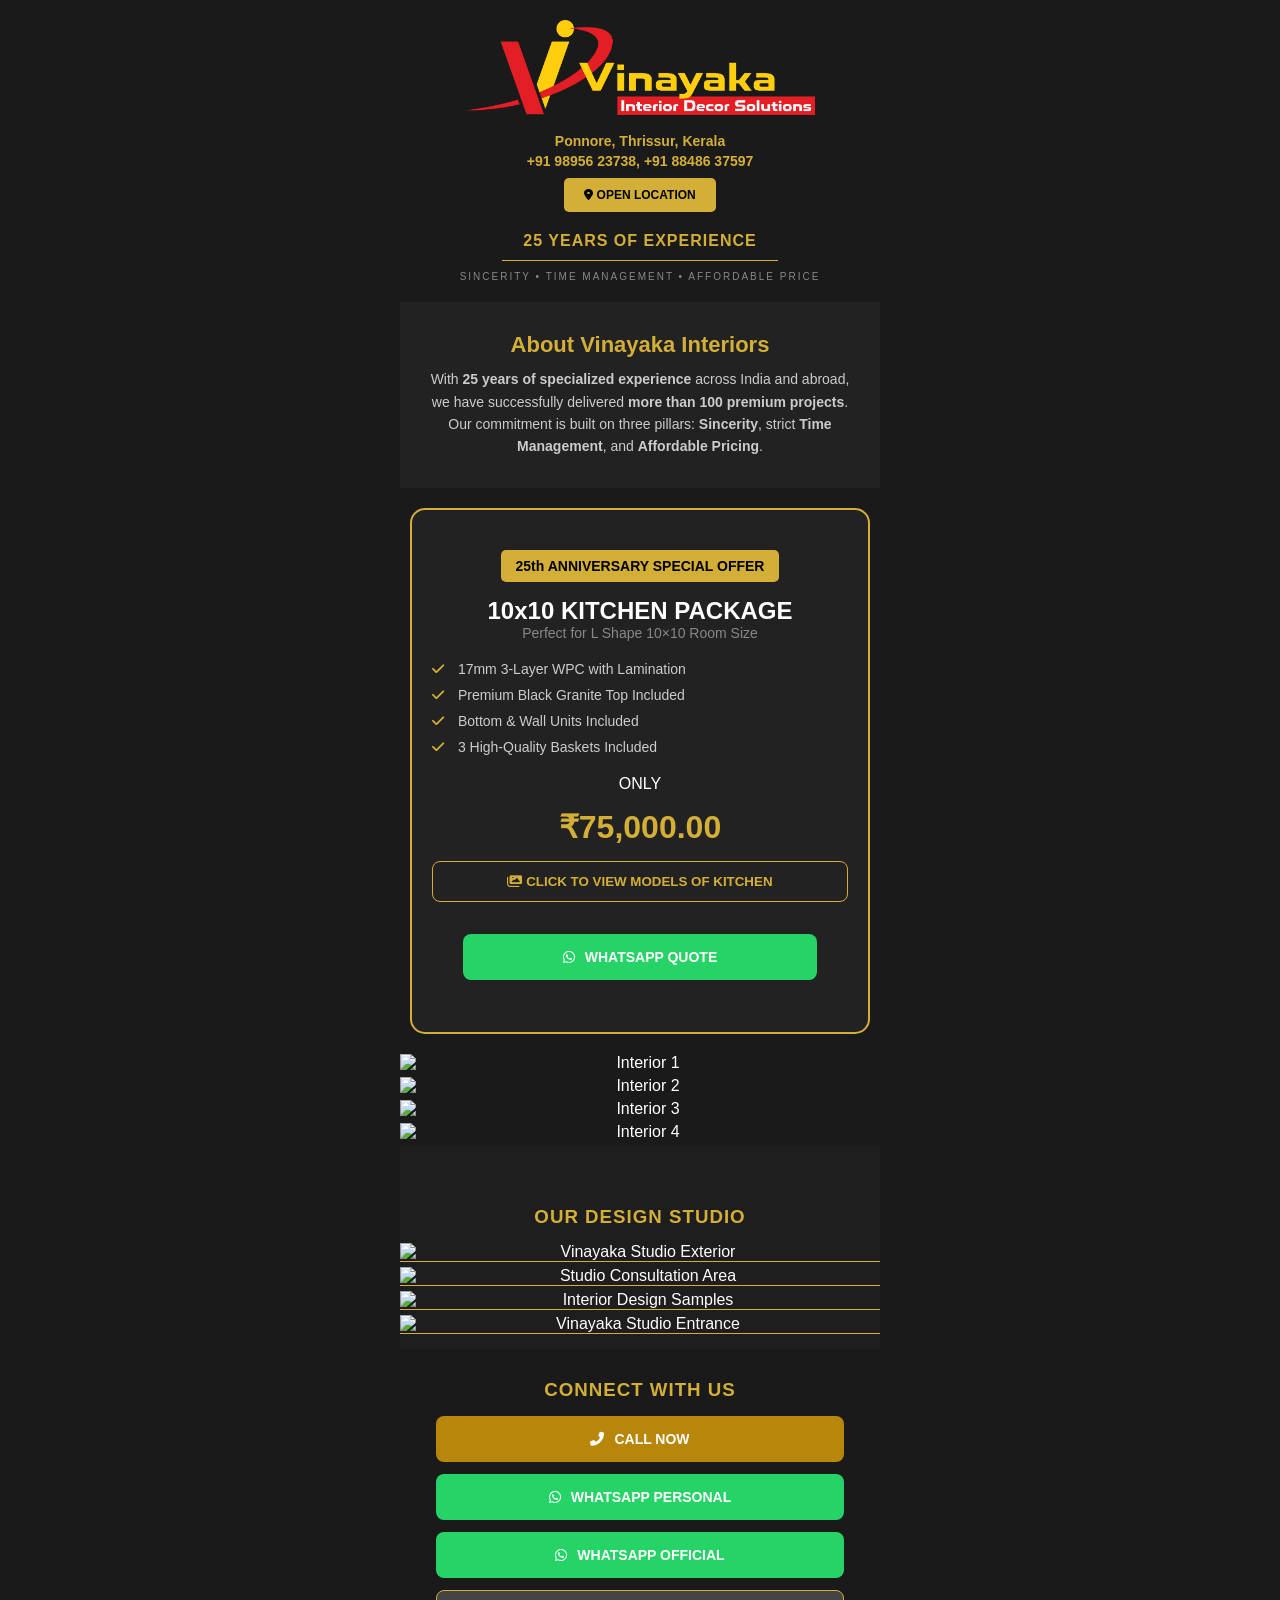
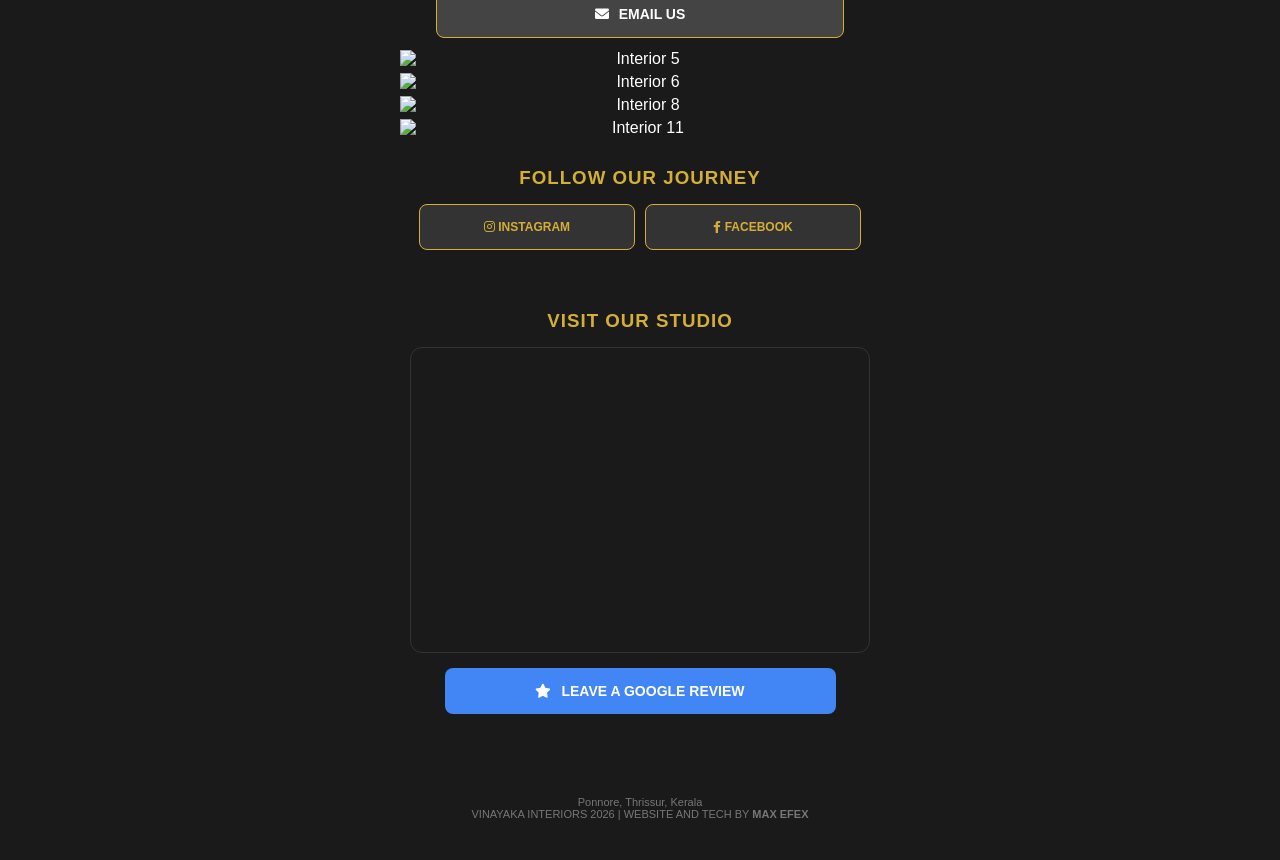
==== index.html @ b16f7d4d "Add files via upload" ====
<!DOCTYPE html>
<html lang="en">

<head>
    <meta charset="UTF-8">
    <meta name="viewport" content="width=device-width, initial-scale=1.0">
    <title>Vinayaka Interiors | Luxury Excellence</title>
    <link rel="stylesheet" href="style.css">
    <link rel="stylesheet" href="https://cdnjs.cloudflare.com/ajax/libs/font-awesome/6.0.0/css/all.min.css">
</head>

<body>

    <header class="luxury-header">
        <div class="logo-area">
            <img src="images/vinayakalogofull.png" alt="Vinayaka Interiors" class="elegant-logo">

            <div class="header-details">
                <p class="loc-name">Ponnore, Thrissur, Kerala</p>
                <p class="phone-num">+91 98956 23738, +91 88486 37597</p>
                <a href="https://maps.app.goo.gl/rWUTkGnAXBbwaqSK6" target="_blank" class="header-loc-btn">
                    <i class="fas fa-map-marker-alt"></i> OPEN LOCATION
                </a>
            </div>
        </div>

        <div class="branding-container">
            <span class="experience-text">25 YEARS OF EXPERIENCE</span>
            <div class="divider"></div>
            <p class="values-text">SINCERITY • TIME MANAGEMENT • AFFORDABLE PRICE</p>
        </div>
    </header>

    <section class="about-section">
        <h2>About Vinayaka Interiors</h2>
        <p>With <strong>25 years of specialized experience</strong> across India and abroad, we have successfully
            delivered <strong>more than 100 premium projects</strong>. Our commitment is built on three pillars:
            <strong>Sincerity</strong>, strict <strong>Time Management</strong>, and <strong>Affordable
                Pricing</strong>.
        </p>
    </section>
    <section class="offer-section">
        <div class="anniversary-badge">25th ANNIVERSARY SPECIAL OFFER</div>
        <h2>10x10 KITCHEN PACKAGE</h2>
        <p class="package-subtitle">Perfect for L Shape 10×10 Room Size</p>

        <div class="offer-details">
            <ul>
                <li><i class="fas fa-check"></i> 17mm 3-Layer WPC with Lamination</li>
                <li><i class="fas fa-check"></i> Premium Black Granite Top Included</li>
                <li><i class="fas fa-check"></i> Bottom & Wall Units Included</li>
                <li><i class="fas fa-check"></i> 3 High-Quality Baskets Included</li>
            </ul>
        </div>

        <div class="price-container">
            <span class="price-label">ONLY</span>
            <span class="price-value">₹75,000.00</span>
        </div>

        <button class="models-btn" onclick="toggleGallery()">
            <i class="fas fa-images"></i> CLICK TO VIEW MODELS OF KITCHEN
        </button>

        <div id="offerGallery" class="offer-gallery-grid" style="display: none;">
            <img src="ofr1.jpeg" alt="Kitchen Model 1">
            <img src="ofr2.jpeg" alt="Kitchen Model 2">
            <img src="ofr3.jpeg" alt="Kitchen Model 3">
            <img src="ofr4.jpeg" alt="Kitchen Model 4">
            <img src="ofr5.jpeg" alt="Kitchen Model 5">
            <img src="ofr6.jpeg" alt="Kitchen Model 6">
            <img src="ofr7.jpeg" alt="Kitchen Model 7">
            <img src="ofr8.jpeg" alt="Kitchen Model 8">
        </div>

        <div class="offer-ctas">
            <a href="https://wa.me/919895623738?text=I%20am%20interested%20in%20the%2075k%20Anniversary%20Kitchen%20Offer"
                class="luxury-btn whatsapp-btn">
                <i class="fab fa-whatsapp"></i> WHATSAPP QUOTE
            </a>
        </div>
    </section>

    <script>
        function toggleGallery() {
            var x = document.getElementById("offerGallery");
            if (x.style.display === "none") {
                x.style.display = "grid";
            } else {
                x.style.display = "none";
            }
        }
    </script>

    <section class="vertical-gallery">
        <img src="images/v1.jpeg" alt="Interior 1">
        <img src="images/v2.jpeg" alt="Interior 2">
        <img src="images/v3.jpeg" alt="Interior 3">
        <img src="images/v4.jpeg" alt="Interior 4">
    </section>

    <section class="studio-gallery">
        <h3>Our Design Studio</h3>
        <img src="images/v12.jpeg" alt="Vinayaka Studio Exterior">
        <img src="images/v13.jpeg" alt="Studio Consultation Area">
        <img src="images/v14.jpeg" alt="Interior Design Samples">
        <img src="images/v15.jpeg" alt="Vinayaka Studio Entrance">
    </section>

    <section class="contact-section">
        <h3>Connect With Us</h3>
        <div class="action-stack">
            <a href="tel:+919895623738" class="luxury-btn call-btn">
                <i class="fas fa-phone-alt"></i> CALL NOW
            </a>
            <a href="https://wa.me/919895623738" class="luxury-btn whatsapp-btn">
                <i class="fab fa-whatsapp"></i> WHATSAPP PERSONAL
            </a>
            <a href="https://wa.me/918848637597" class="luxury-btn whatsapp-btn">
                <i class="fab fa-whatsapp"></i> WHATSAPP OFFICIAL
            </a>
            <a href="mailto:vmk7474@gmail.com?subject=Interior%20Inquiry" class="luxury-btn email-btn">
                <i class="fas fa-envelope"></i> EMAIL US
            </a>
        </div>
    </section>

    <section class="vertical-gallery">
        <img src="images/v5.jpeg" alt="Interior 5">
        <img src="images/v6.jpeg" alt="Interior 6">
        <img src="images/v8.jpeg" alt="Interior 8">
        <img src="images/v11.jpeg" alt="Interior 11">
    </section>

    <section class="social-section">
        <h3>Follow Our Journey</h3>
        <div class="social-links-row">
            <a href="https://www.instagram.com/vijayan.mk/" target="_blank" class="social-item">
                <i class="fab fa-instagram"></i> INSTAGRAM
            </a>
            <a href="https://www.facebook.com/share/1Bd8niPccL/" target="_blank" class="social-item">
                <i class="fab fa-facebook-f"></i> FACEBOOK
            </a>
        </div>
        <section class="map-section">
            <h3>Visit Our Studio</h3>
            <div class="map-container">
                <iframe
                    src="https://www.google.com/maps/embed?pb=!1m18!1m12!1m3!1d4917.789672452954!2d76.13139727503915!3d10.58108328955608!2m3!1f0!2f0!3f0!3m2!1i1024!2i768!4f13.1!3m3!1m2!1s0x3ba7eb006705ee75%3A0x7510680ac60d720!2sVinayaka%20Interiors!5e1!3m2!1sen!2sin!4v1769198369833!5m2!1sen!2sin"
                    width="400" height="300" style="border:0;" allowfullscreen="" loading="lazy"
                    referrerpolicy="no-referrer-when-downgrade" width="100%" height="300" style="border:0;"
                    allowfullscreen="" loading="lazy">
                </iframe>
            </div>
            <a href="https://search.google.com/local/writereview?placeid=ChIJde4FZwDrpzsRINdgrIAGUQc" target="_blank"
                class="review-btn">
                <i class="fas fa-star"></i> LEAVE A GOOGLE REVIEW
            </a>
        </section>

        <footer class="luxury-footer">
            <p>Ponnore, Thrissur, Kerala</p>
            <p>VINAYAKA INTERIORS 2026 | WEBSITE AND TECH BY <strong>MAX EFEX</strong></p>
        </footer>

</body>

</html>
---- style.css ----
/* --- GLOBAL RESET & MOBILE-FIRST CONTAINER --- */
* {
    box-sizing: border-box;
    margin: 0;
    padding: 0;
}

body {
    background-color: #1a1a1a;
    color: #ffffff;
    font-family: 'Segoe UI', Arial, sans-serif;
    margin: 0 auto;
    max-width: 480px;
    /* Limits size on PC to look professional */
    text-align: center;
    overflow-x: hidden;
}

/* --- PREVENT BLUE LINKS --- */
a,
a:visited,
a:hover,
a:active {
    text-decoration: none !important;
    color: inherit;
    -webkit-tap-highlight-color: transparent;
}

/* --- HEADER & LOGO --- */
.elegant-logo {
    width: 90%;
    max-width: 350px;
    height: auto;
    margin: 20px auto 10px;
}

.header-details p {
    color: #d4af37;
    font-weight: bold;
    font-size: 14px;
    margin: 4px 0;
}

.header-loc-btn {
    display: inline-block;
    background: #d4af37 !important;
    color: #000000 !important;
    padding: 10px 20px;
    font-weight: bold;
    border-radius: 5px;
    font-size: 12px;
    margin-top: 5px;
}

.branding-container {
    padding: 20px 10px;
}

.divider {
    height: 1px;
    background: #d4af37;
    width: 60%;
    margin: 10px auto;
}

.experience-text {
    font-weight: bold;
    color: #d4af37;
    letter-spacing: 1px;
}

.values-text {
    font-size: 10px;
    color: #888;
    letter-spacing: 2px;
}

/* --- ABOUT SECTION --- */
.about-section {
    padding: 30px 20px;
    background: #222;
}

.about-section h2 {
    color: #d4af37;
    margin-bottom: 10px;
    font-size: 22px;
}

.about-section p {
    font-size: 14px;
    color: #ccc;
    line-height: 1.6;
}

/* --- VERTICAL PROJECT GALLERY --- */
.vertical-gallery img {
    width: 100%;
    height: auto;
    display: block;
    margin-bottom: 5px;
}

/* --- STUDIO GALLERY (NOW VERTICAL) --- */
.studio-gallery {
    padding: 30px 0 10px;
    /* Removed horizontal padding for full-width look */
    background: #1e1e1e;
}

.studio-gallery img {
    width: 100%;
    height: auto;
    display: block;
    margin-bottom: 5px;
    /* Matches .vertical-gallery spacing */
    border-bottom: 1px solid #d4af37;
    /* Optional: adds a thin gold line between studio photos */
}

/* --- BUTTON STYLING --- */
.luxury-btn,
.review-btn {
    display: flex;
    align-items: center;
    justify-content: center;
    gap: 10px;
    width: 85%;
    margin: 12px auto;
    padding: 15px;
    font-size: 14px;
    font-weight: bold;
    border-radius: 8px;
    text-transform: uppercase;
}

.call-btn {
    background-color: #b8860b !important;
    color: #fff !important;
}

.whatsapp-btn {
    background-color: #25d366 !important;
    color: #fff !important;
}

.email-btn {
    background-color: #444 !important;
    border: 1px solid #d4af37;
    color: #fff !important;
}

.review-btn {
    background-color: #4285F4 !important;
    color: #fff !important;
}

/* --- SOCIAL SECTION --- */
.social-links-row {
    display: flex;
    justify-content: center;
    gap: 10px;
    padding: 0 15px;
}

.social-item {
    width: 48%;
    background: #333 !important;
    color: #d4af37 !important;
    border: 1px solid #d4af37;
    padding: 15px;
    border-radius: 8px;
    font-weight: bold;
    font-size: 12px;
}

/* --- MAP & FOOTER --- */
.map-section {
    padding: 30px 10px;
}

.map-container {
    width: 100%;
    border-radius: 12px;
    overflow: hidden;
    border: 1px solid #333;
    margin-bottom: 15px;
}

h3 {
    color: #d4af37;
    margin: 30px 0 15px;
    text-transform: uppercase;
    letter-spacing: 1px;
}

.luxury-footer {
    padding: 40px 10px;
    font-size: 11px;
    color: #777;
}

/* --- ANNIVERSARY OFFER SECTION --- */
.offer-section {
    background: #222;
    padding: 40px 20px;
    border: 2px solid #d4af37;
    margin: 20px 10px;
    border-radius: 15px;
}

.anniversary-badge {
    background: #d4af37;
    color: #000;
    font-weight: 900;
    padding: 8px 15px;
    display: inline-block;
    border-radius: 5px;
    margin-bottom: 15px;
    font-size: 14px;
}

.package-subtitle {
    color: #888;
    font-size: 14px;
    margin-bottom: 20px;
}

.offer-details ul {
    list-style: none;
    text-align: left;
    margin: 20px 0;
}

.offer-details li {
    margin: 10px 0;
    font-size: 14px;
    color: #ccc;
}

.offer-details i {
    color: #d4af37;
    margin-right: 10px;
}

.price-value {
    display: block;
    font-size: 32px;
    font-weight: 900;
    color: #d4af37;
    margin: 15px 0;
}

.models-btn {
    background: transparent;
    color: #d4af37;
    border: 1px solid #d4af37;
    padding: 12px;
    width: 100%;
    font-weight: bold;
    cursor: pointer;
    border-radius: 8px;
    margin-bottom: 20px;
}

.offer-gallery-grid {
    display: grid;
    grid-template-columns: 1fr 1fr;
    gap: 10px;
    margin-bottom: 25px;
}

.offer-gallery-grid img {
    width: 100%;
    border-radius: 5px;
    border: 1px solid #333;
}

.get-offer-btn {
    background-color: #d4af37 !important;
    color: #000 !important;
}
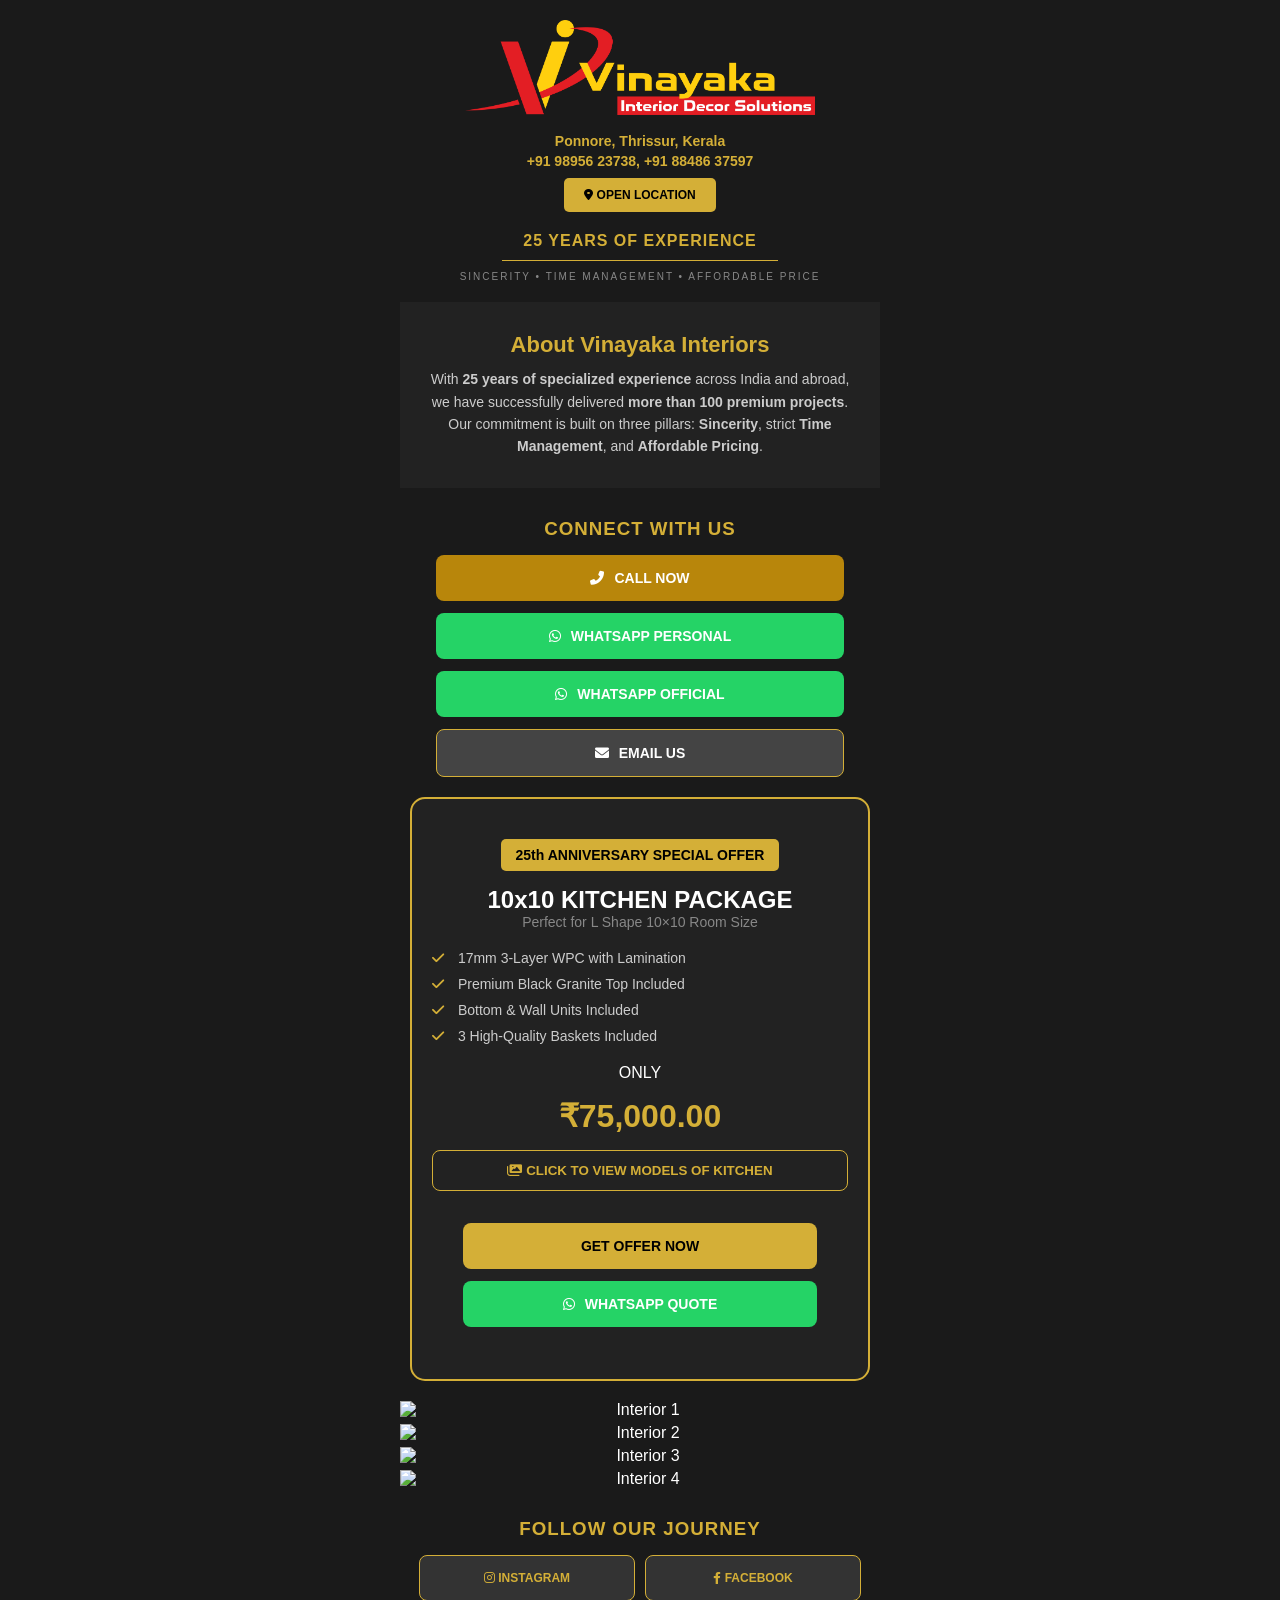
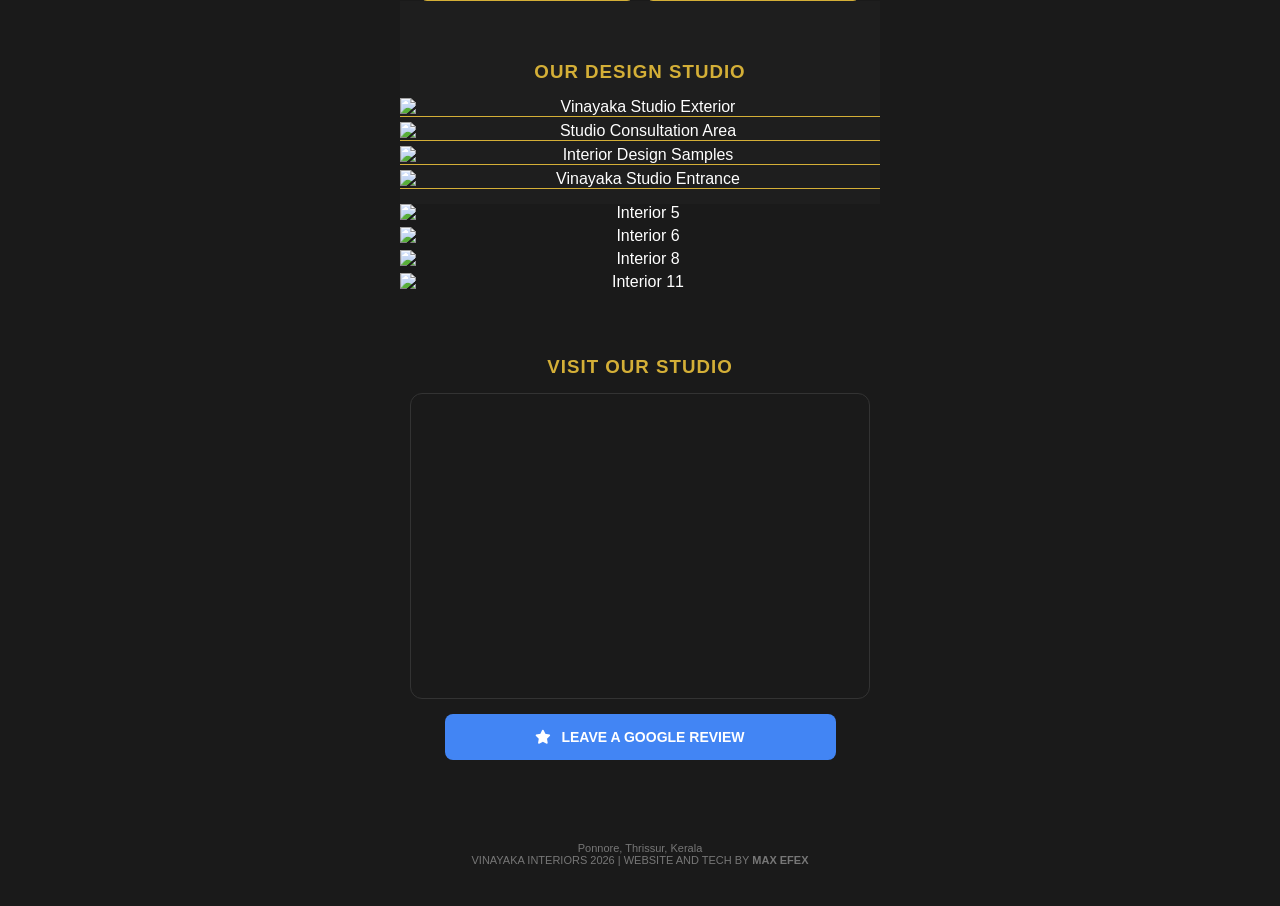
==== commit db393c59: "Add files via upload" ====
--- a/index.html
+++ b/index.html
@@ -39,6 +39,23 @@
                 Pricing</strong>.
         </p>
     </section>
+<section class="contact-section">
+        <h3>Connect With Us</h3>
+        <div class="action-stack">
+            <a href="tel:+919895623738" class="luxury-btn call-btn">
+                <i class="fas fa-phone-alt"></i> CALL NOW
+            </a>
+            <a href="https://wa.me/919895623738" class="luxury-btn whatsapp-btn">
+                <i class="fab fa-whatsapp"></i> WHATSAPP PERSONAL
+            </a>
+            <a href="https://wa.me/918848637597" class="luxury-btn whatsapp-btn">
+                <i class="fab fa-whatsapp"></i> WHATSAPP OFFICIAL
+            </a>
+            <a href="mailto:vmk7474@gmail.com?subject=Interior%20Inquiry" class="luxury-btn email-btn">
+                <i class="fas fa-envelope"></i> EMAIL US
+            </a>
+        </div>
+    </section>
     <section class="offer-section">
         <div class="anniversary-badge">25th ANNIVERSARY SPECIAL OFFER</div>
         <h2>10x10 KITCHEN PACKAGE</h2>
@@ -74,6 +91,7 @@
         </div>
 
         <div class="offer-ctas">
+            <a href="#contact-section" class="luxury-btn get-offer-btn">GET OFFER NOW</a>
             <a href="https://wa.me/919895623738?text=I%20am%20interested%20in%20the%2075k%20Anniversary%20Kitchen%20Offer"
                 class="luxury-btn whatsapp-btn">
                 <i class="fab fa-whatsapp"></i> WHATSAPP QUOTE
@@ -99,39 +117,6 @@
         <img src="images/v4.jpeg" alt="Interior 4">
     </section>
 
-    <section class="studio-gallery">
-        <h3>Our Design Studio</h3>
-        <img src="images/v12.jpeg" alt="Vinayaka Studio Exterior">
-        <img src="images/v13.jpeg" alt="Studio Consultation Area">
-        <img src="images/v14.jpeg" alt="Interior Design Samples">
-        <img src="images/v15.jpeg" alt="Vinayaka Studio Entrance">
-    </section>
-
-    <section class="contact-section">
-        <h3>Connect With Us</h3>
-        <div class="action-stack">
-            <a href="tel:+919895623738" class="luxury-btn call-btn">
-                <i class="fas fa-phone-alt"></i> CALL NOW
-            </a>
-            <a href="https://wa.me/919895623738" class="luxury-btn whatsapp-btn">
-                <i class="fab fa-whatsapp"></i> WHATSAPP PERSONAL
-            </a>
-            <a href="https://wa.me/918848637597" class="luxury-btn whatsapp-btn">
-                <i class="fab fa-whatsapp"></i> WHATSAPP OFFICIAL
-            </a>
-            <a href="mailto:vmk7474@gmail.com?subject=Interior%20Inquiry" class="luxury-btn email-btn">
-                <i class="fas fa-envelope"></i> EMAIL US
-            </a>
-        </div>
-    </section>
-
-    <section class="vertical-gallery">
-        <img src="images/v5.jpeg" alt="Interior 5">
-        <img src="images/v6.jpeg" alt="Interior 6">
-        <img src="images/v8.jpeg" alt="Interior 8">
-        <img src="images/v11.jpeg" alt="Interior 11">
-    </section>
-
     <section class="social-section">
         <h3>Follow Our Journey</h3>
         <div class="social-links-row">
@@ -142,7 +127,24 @@
                 <i class="fab fa-facebook-f"></i> FACEBOOK
             </a>
         </div>
-        <section class="map-section">
+
+    <section class="studio-gallery">
+        <h3>Our Design Studio</h3>
+        <img src="images/v12.jpeg" alt="Vinayaka Studio Exterior">
+        <img src="images/v13.jpeg" alt="Studio Consultation Area">
+        <img src="images/v14.jpeg" alt="Interior Design Samples">
+        <img src="images/v15.jpeg" alt="Vinayaka Studio Entrance">
+    </section>
+
+
+    <section class="vertical-gallery">
+        <img src="images/v5.jpeg" alt="Interior 5">
+        <img src="images/v6.jpeg" alt="Interior 6">
+        <img src="images/v8.jpeg" alt="Interior 8">
+        <img src="images/v11.jpeg" alt="Interior 11">
+    </section>
+
+            <section class="map-section">
             <h3>Visit Our Studio</h3>
             <div class="map-container">
                 <iframe
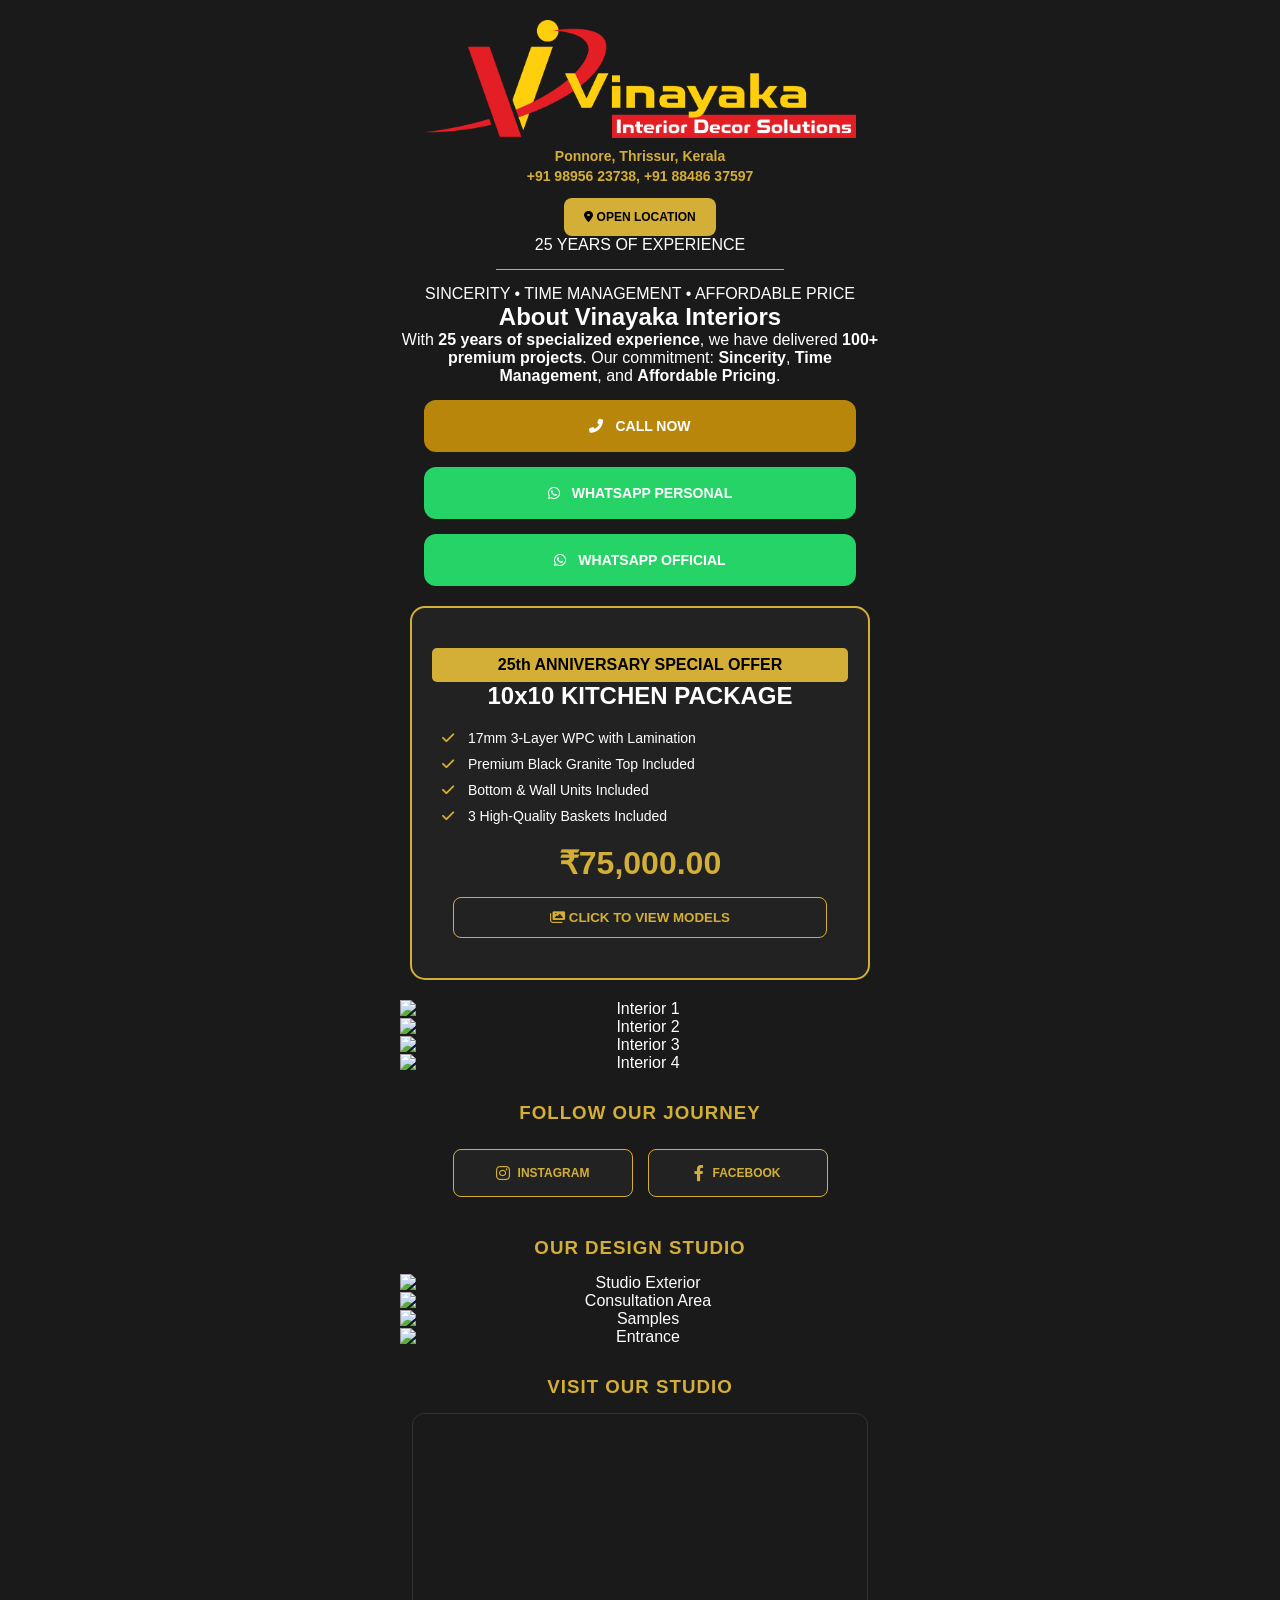
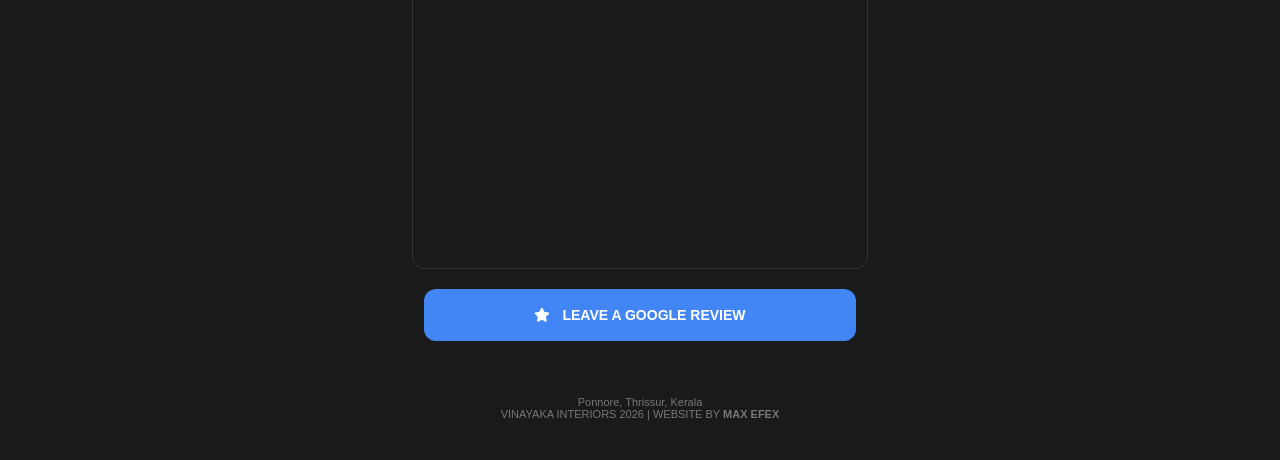
==== commit 93e5d453: "Add files via upload" ====
--- a/index.html
+++ b/index.html
@@ -1,6 +1,5 @@
 <!DOCTYPE html>
 <html lang="en">
-
 <head>
     <meta charset="UTF-8">
     <meta name="viewport" content="width=device-width, initial-scale=1.0">
@@ -8,22 +7,19 @@
     <link rel="stylesheet" href="style.css">
     <link rel="stylesheet" href="https://cdnjs.cloudflare.com/ajax/libs/font-awesome/6.0.0/css/all.min.css">
 </head>
-
 <body>
 
     <header class="luxury-header">
         <div class="logo-area">
             <img src="images/vinayakalogofull.png" alt="Vinayaka Interiors" class="elegant-logo">
-
             <div class="header-details">
                 <p class="loc-name">Ponnore, Thrissur, Kerala</p>
                 <p class="phone-num">+91 98956 23738, +91 88486 37597</p>
-                <a href="https://maps.app.goo.gl/rWUTkGnAXBbwaqSK6" target="_blank" class="header-loc-btn">
+                <a href="https://maps.app.goo.gl/8g2rGRspGR6bTbxo7" target="_blank" class="header-loc-btn">
                     <i class="fas fa-map-marker-alt"></i> OPEN LOCATION
                 </a>
             </div>
         </div>
-
         <div class="branding-container">
             <span class="experience-text">25 YEARS OF EXPERIENCE</span>
             <div class="divider"></div>
@@ -33,14 +29,10 @@
 
     <section class="about-section">
         <h2>About Vinayaka Interiors</h2>
-        <p>With <strong>25 years of specialized experience</strong> across India and abroad, we have successfully
-            delivered <strong>more than 100 premium projects</strong>. Our commitment is built on three pillars:
-            <strong>Sincerity</strong>, strict <strong>Time Management</strong>, and <strong>Affordable
-                Pricing</strong>.
-        </p>
+        <p>With <strong>25 years of specialized experience</strong>, we have delivered <strong>100+ premium projects</strong>. Our commitment: <strong>Sincerity</strong>, <strong>Time Management</strong>, and <strong>Affordable Pricing</strong>.</p>
     </section>
-<section class="contact-section">
-        <h3>Connect With Us</h3>
+
+    <section class="contact-section">
         <div class="action-stack">
             <a href="tel:+919895623738" class="luxury-btn call-btn">
                 <i class="fas fa-phone-alt"></i> CALL NOW
@@ -51,16 +43,12 @@
             <a href="https://wa.me/918848637597" class="luxury-btn whatsapp-btn">
                 <i class="fab fa-whatsapp"></i> WHATSAPP OFFICIAL
             </a>
-            <a href="mailto:vmk7474@gmail.com?subject=Interior%20Inquiry" class="luxury-btn email-btn">
-                <i class="fas fa-envelope"></i> EMAIL US
-            </a>
         </div>
     </section>
+
     <section class="offer-section">
         <div class="anniversary-badge">25th ANNIVERSARY SPECIAL OFFER</div>
         <h2>10x10 KITCHEN PACKAGE</h2>
-        <p class="package-subtitle">Perfect for L Shape 10×10 Room Size</p>
-
         <div class="offer-details">
             <ul>
                 <li><i class="fas fa-check"></i> 17mm 3-Layer WPC with Lamination</li>
@@ -69,46 +57,23 @@
                 <li><i class="fas fa-check"></i> 3 High-Quality Baskets Included</li>
             </ul>
         </div>
-
         <div class="price-container">
-            <span class="price-label">ONLY</span>
             <span class="price-value">₹75,000.00</span>
         </div>
-
         <button class="models-btn" onclick="toggleGallery()">
-            <i class="fas fa-images"></i> CLICK TO VIEW MODELS OF KITCHEN
+            <i class="fas fa-images"></i> CLICK TO VIEW MODELS
         </button>
-
         <div id="offerGallery" class="offer-gallery-grid" style="display: none;">
-            <img src="ofr1.jpeg" alt="Kitchen Model 1">
-            <img src="ofr2.jpeg" alt="Kitchen Model 2">
-            <img src="ofr3.jpeg" alt="Kitchen Model 3">
-            <img src="ofr4.jpeg" alt="Kitchen Model 4">
-            <img src="ofr5.jpeg" alt="Kitchen Model 5">
-            <img src="ofr6.jpeg" alt="Kitchen Model 6">
-            <img src="ofr7.jpeg" alt="Kitchen Model 7">
-            <img src="ofr8.jpeg" alt="Kitchen Model 8">
-        </div>
-
-        <div class="offer-ctas">
-            <a href="#contact-section" class="luxury-btn get-offer-btn">GET OFFER NOW</a>
-            <a href="https://wa.me/919895623738?text=I%20am%20interested%20in%20the%2075k%20Anniversary%20Kitchen%20Offer"
-                class="luxury-btn whatsapp-btn">
-                <i class="fab fa-whatsapp"></i> WHATSAPP QUOTE
-            </a>
+            <img src="ofr1.jpeg" alt="Kitchen 1">
+            <img src="ofr2.jpeg" alt="Kitchen 2">
+            <img src="ofr3.jpeg" alt="Kitchen 3">
+            <img src="ofr4.jpeg" alt="Kitchen 4">
+            <img src="ofr5.jpeg" alt="Kitchen 5">
+            <img src="ofr6.jpeg" alt="Kitchen 6">
+            <img src="ofr7.jpeg" alt="Kitchen 7">
+            <img src="ofr8.jpeg" alt="Kitchen 8">
         </div>
     </section>
-
-    <script>
-        function toggleGallery() {
-            var x = document.getElementById("offerGallery");
-            if (x.style.display === "none") {
-                x.style.display = "grid";
-            } else {
-                x.style.display = "none";
-            }
-        }
-    </script>
 
     <section class="vertical-gallery">
         <img src="images/v1.jpeg" alt="Interior 1">
@@ -118,53 +83,48 @@
     </section>
 
     <section class="social-section">
-        <h3>Follow Our Journey</h3>
-        <div class="social-links-row">
-            <a href="https://www.instagram.com/vijayan.mk/" target="_blank" class="social-item">
-                <i class="fab fa-instagram"></i> INSTAGRAM
-            </a>
-            <a href="https://www.facebook.com/share/1Bd8niPccL/" target="_blank" class="social-item">
-                <i class="fab fa-facebook-f"></i> FACEBOOK
-            </a>
-        </div>
+    <h3>Follow Our Journey</h3>
+    <div class="social-links-row">
+        <a href="https://www.instagram.com/vijayan.mk/" target="_blank" class="social-item">
+            <i class="fab fa-instagram"></i> INSTAGRAM
+        </a>
+        <a href="https://www.facebook.com/share/1Bd8niPccL/" target="_blank" class="social-item">
+            <i class="fab fa-facebook-f"></i> FACEBOOK
+        </a>
+    </div>
+</section>
 
     <section class="studio-gallery">
         <h3>Our Design Studio</h3>
-        <img src="images/v12.jpeg" alt="Vinayaka Studio Exterior">
-        <img src="images/v13.jpeg" alt="Studio Consultation Area">
-        <img src="images/v14.jpeg" alt="Interior Design Samples">
-        <img src="images/v15.jpeg" alt="Vinayaka Studio Entrance">
+        <img src="images/v12.jpeg" alt="Studio Exterior">
+        <img src="images/v13.jpeg" alt="Consultation Area">
+        <img src="images/v14.jpeg" alt="Samples">
+        <img src="images/v15.jpeg" alt="Entrance">
     </section>
 
-
-    <section class="vertical-gallery">
-        <img src="images/v5.jpeg" alt="Interior 5">
-        <img src="images/v6.jpeg" alt="Interior 6">
-        <img src="images/v8.jpeg" alt="Interior 8">
-        <img src="images/v11.jpeg" alt="Interior 11">
+    <section class="map-section">
+        <h3>Visit Our Studio</h3>
+        <div class="map-container">
+            <iframe
+                src="https://www.google.com/maps/embed?pb=!1m18!1m12!1m3!1d3921.9755641903052!2d76.1339722!3d10.5810833!2m3!1f0!2f0!3f0!3m2!1i1024!2i768!4f13.1!3m3!1m2!1s0x3ba7eb006705ee75%3A0x7510680ac60d720!2sVinayaka%20Interiors!5e0!3m2!1sen!2sin!4v1769610318908!5m2!1sen!2sin" width="600" height="450" style="border:0;" allowfullscreen="" loading="lazy" referrerpolicy="no-referrer-when-downgrade""
+                width="100%" height="300" style="border:0;" allowfullscreen="" loading="lazy">
+            </iframe>
+        </div>
+        <a href="https://search.google.com/local/writereview?placeid=ChIJde4FZwDrpzsRINdgrIAGUQc" target="_blank" class="review-btn">
+            <i class="fas fa-star"></i> LEAVE A GOOGLE REVIEW
+        </a>
     </section>
 
-            <section class="map-section">
-            <h3>Visit Our Studio</h3>
-            <div class="map-container">
-                <iframe
-                    src="https://www.google.com/maps/embed?pb=!1m18!1m12!1m3!1d4917.789672452954!2d76.13139727503915!3d10.58108328955608!2m3!1f0!2f0!3f0!3m2!1i1024!2i768!4f13.1!3m3!1m2!1s0x3ba7eb006705ee75%3A0x7510680ac60d720!2sVinayaka%20Interiors!5e1!3m2!1sen!2sin!4v1769198369833!5m2!1sen!2sin"
-                    width="400" height="300" style="border:0;" allowfullscreen="" loading="lazy"
-                    referrerpolicy="no-referrer-when-downgrade" width="100%" height="300" style="border:0;"
-                    allowfullscreen="" loading="lazy">
-                </iframe>
-            </div>
-            <a href="https://search.google.com/local/writereview?placeid=ChIJde4FZwDrpzsRINdgrIAGUQc" target="_blank"
-                class="review-btn">
-                <i class="fas fa-star"></i> LEAVE A GOOGLE REVIEW
-            </a>
-        </section>
+    <footer class="luxury-footer">
+        <p>Ponnore, Thrissur, Kerala</p>
+        <p>VINAYAKA INTERIORS 2026 | WEBSITE BY <strong>MAX EFEX</strong></p>
+    </footer>
 
-        <footer class="luxury-footer">
-            <p>Ponnore, Thrissur, Kerala</p>
-            <p>VINAYAKA INTERIORS 2026 | WEBSITE AND TECH BY <strong>MAX EFEX</strong></p>
-        </footer>
-
+    <script>
+        function toggleGallery() {
+            var x = document.getElementById("offerGallery");
+            x.style.display = (x.style.display === "none") ? "grid" : "none";
+        }
+    </script>
 </body>
-
 </html>
--- a/style.css
+++ b/style.css
@@ -1,206 +1,57 @@
-/* --- GLOBAL RESET & MOBILE-FIRST CONTAINER --- */
-* {
-    box-sizing: border-box;
-    margin: 0;
-    padding: 0;
-}
+/* --- GLOBAL RESET & NO OVERFLOW --- */
+* { box-sizing: border-box; margin: 0; padding: 0; }
 
 body {
     background-color: #1a1a1a;
     color: #ffffff;
     font-family: 'Segoe UI', Arial, sans-serif;
     margin: 0 auto;
-    max-width: 480px;
-    /* Limits size on PC to look professional */
+    max-width: 480px; /* Forces mobile view on desktop */
     text-align: center;
     overflow-x: hidden;
 }
 
-/* --- PREVENT BLUE LINKS --- */
-a,
-a:visited,
-a:hover,
-a:active {
-    text-decoration: none !important;
-    color: inherit;
-    -webkit-tap-highlight-color: transparent;
-}
+/* FIX: Ensure images never get too big */
+img { max-width: 100%; height: auto; display: block; }
 
-/* --- HEADER & LOGO --- */
-.elegant-logo {
-    width: 90%;
-    max-width: 350px;
-    height: auto;
-    margin: 20px auto 10px;
-}
-
-.header-details p {
-    color: #d4af37;
-    font-weight: bold;
-    font-size: 14px;
-    margin: 4px 0;
-}
-
+/* --- HEADER --- */
+.elegant-logo { width: 90%; margin: 20px auto 10px; }
+.header-details p { color: #d4af37; font-weight: bold; font-size: 14px; margin: 4px 0; }
 .header-loc-btn {
     display: inline-block;
-    background: #d4af37 !important;
-    color: #000000 !important;
-    padding: 10px 20px;
+    background: #d4af37;
+    color: #000;
+    padding: 12px 20px;
     font-weight: bold;
-    border-radius: 5px;
+    border-radius: 8px;
     font-size: 12px;
-    margin-top: 5px;
+    text-decoration: none;
+    margin-top: 10px;
 }
+.divider { height: 1px; background: #d4af37; width: 60%; margin: 15px auto; }
 
-.branding-container {
-    padding: 20px 10px;
-}
-
-.divider {
-    height: 1px;
-    background: #d4af37;
-    width: 60%;
-    margin: 10px auto;
-}
-
-.experience-text {
-    font-weight: bold;
-    color: #d4af37;
-    letter-spacing: 1px;
-}
-
-.values-text {
-    font-size: 10px;
-    color: #888;
-    letter-spacing: 2px;
-}
-
-/* --- ABOUT SECTION --- */
-.about-section {
-    padding: 30px 20px;
-    background: #222;
-}
-
-.about-section h2 {
-    color: #d4af37;
-    margin-bottom: 10px;
-    font-size: 22px;
-}
-
-.about-section p {
-    font-size: 14px;
-    color: #ccc;
-    line-height: 1.6;
-}
-
-/* --- VERTICAL PROJECT GALLERY --- */
-.vertical-gallery img {
-    width: 100%;
-    height: auto;
-    display: block;
-    margin-bottom: 5px;
-}
-
-/* --- STUDIO GALLERY (NOW VERTICAL) --- */
-.studio-gallery {
-    padding: 30px 0 10px;
-    /* Removed horizontal padding for full-width look */
-    background: #1e1e1e;
-}
-
-.studio-gallery img {
-    width: 100%;
-    height: auto;
-    display: block;
-    margin-bottom: 5px;
-    /* Matches .vertical-gallery spacing */
-    border-bottom: 1px solid #d4af37;
-    /* Optional: adds a thin gold line between studio photos */
-}
-
-/* --- BUTTON STYLING --- */
-.luxury-btn,
-.review-btn {
+/* --- BUTTON STYLING (THE REFIX) --- */
+.luxury-btn, .review-btn {
     display: flex;
     align-items: center;
     justify-content: center;
-    gap: 10px;
-    width: 85%;
-    margin: 12px auto;
-    padding: 15px;
+    gap: 12px;
+    width: 90%;
+    margin: 15px auto;
+    padding: 18px;
     font-size: 14px;
-    font-weight: bold;
-    border-radius: 8px;
+    font-weight: 800;
+    border-radius: 12px;
+    text-decoration: none;
     text-transform: uppercase;
+    border: none;
 }
 
-.call-btn {
-    background-color: #b8860b !important;
-    color: #fff !important;
-}
+.call-btn { background: #b8860b; color: #fff; }
+.whatsapp-btn { background: #25d366; color: #fff; }
+.review-btn { background: #4285F4; color: #fff; margin-top: 20px; }
 
-.whatsapp-btn {
-    background-color: #25d366 !important;
-    color: #fff !important;
-}
-
-.email-btn {
-    background-color: #444 !important;
-    border: 1px solid #d4af37;
-    color: #fff !important;
-}
-
-.review-btn {
-    background-color: #4285F4 !important;
-    color: #fff !important;
-}
-
-/* --- SOCIAL SECTION --- */
-.social-links-row {
-    display: flex;
-    justify-content: center;
-    gap: 10px;
-    padding: 0 15px;
-}
-
-.social-item {
-    width: 48%;
-    background: #333 !important;
-    color: #d4af37 !important;
-    border: 1px solid #d4af37;
-    padding: 15px;
-    border-radius: 8px;
-    font-weight: bold;
-    font-size: 12px;
-}
-
-/* --- MAP & FOOTER --- */
-.map-section {
-    padding: 30px 10px;
-}
-
-.map-container {
-    width: 100%;
-    border-radius: 12px;
-    overflow: hidden;
-    border: 1px solid #333;
-    margin-bottom: 15px;
-}
-
-h3 {
-    color: #d4af37;
-    margin: 30px 0 15px;
-    text-transform: uppercase;
-    letter-spacing: 1px;
-}
-
-.luxury-footer {
-    padding: 40px 10px;
-    font-size: 11px;
-    color: #777;
-}
-
-/* --- ANNIVERSARY OFFER SECTION --- */
+/* --- OFFER SECTION --- */
 .offer-section {
     background: #222;
     padding: 40px 20px;
@@ -208,75 +59,51 @@
     margin: 20px 10px;
     border-radius: 15px;
 }
+.anniversary-badge { background: #d4af37; color: #000; padding: 8px 15px; border-radius: 5px; font-weight: 900; }
+.offer-details ul { list-style: none; text-align: left; margin: 20px 0; padding-left: 10px; }
+.offer-details li { margin: 10px 0; font-size: 14px; }
+.offer-details i { color: #d4af37; margin-right: 10px; }
+.price-value { font-size: 32px; font-weight: 900; color: #d4af37; display: block; margin: 15px 0; }
 
-.anniversary-badge {
-    background: #d4af37;
-    color: #000;
-    font-weight: 900;
-    padding: 8px 15px;
-    display: inline-block;
-    border-radius: 5px;
-    margin-bottom: 15px;
-    font-size: 14px;
+.models-btn { background: transparent; color: #d4af37; border: 1px solid #d4af37; padding: 12px; width: 90%; border-radius: 8px; font-weight: bold; cursor: pointer; }
+.offer-gallery-grid { display: grid; grid-template-columns: 1fr 1fr; gap: 10px; padding: 15px; }
+
+/* --- MAP & FOOTER --- */
+.map-container { width: 95%; margin: 15px auto; border-radius: 12px; overflow: hidden; border: 1px solid #333; }
+h3 { color: #d4af37; margin: 30px 0 15px; text-transform: uppercase; letter-spacing: 1px; }
+.luxury-footer { padding: 40px 10px; font-size: 11px; color: #777; }
+/* --- SOCIAL SECTION BUTTONS --- */
+.social-links-row {
+    display: flex;
+    justify-content: center;
+    gap: 15px;
+    padding: 10px 15px;
+    margin-top: 10px;
 }
 
-.package-subtitle {
-    color: #888;
-    font-size: 14px;
-    margin-bottom: 20px;
+.social-item {
+    flex: 1; /* Makes both buttons equal width */
+    max-width: 180px;
+    background: #222 !important; /* Dark background */
+    color: #d4af37 !important; /* Gold text */
+    border: 1px solid #d4af37; /* Gold border */
+    padding: 15px 10px;
+    border-radius: 8px;
+    font-weight: bold;
+    font-size: 12px;
+    text-decoration: none !important; /* Removes the underline/purple color */
+    display: flex;
+    align-items: center;
+    justify-content: center;
+    gap: 8px;
+    transition: 0.3s;
 }
 
-.offer-details ul {
-    list-style: none;
-    text-align: left;
-    margin: 20px 0;
+.social-item:hover {
+    background: #d4af37 !important;
+    color: #000 !important; /* Inverts colors on hover */
 }
 
-.offer-details li {
-    margin: 10px 0;
-    font-size: 14px;
-    color: #ccc;
-}
-
-.offer-details i {
-    color: #d4af37;
-    margin-right: 10px;
-}
-
-.price-value {
-    display: block;
-    font-size: 32px;
-    font-weight: 900;
-    color: #d4af37;
-    margin: 15px 0;
-}
-
-.models-btn {
-    background: transparent;
-    color: #d4af37;
-    border: 1px solid #d4af37;
-    padding: 12px;
-    width: 100%;
-    font-weight: bold;
-    cursor: pointer;
-    border-radius: 8px;
-    margin-bottom: 20px;
-}
-
-.offer-gallery-grid {
-    display: grid;
-    grid-template-columns: 1fr 1fr;
-    gap: 10px;
-    margin-bottom: 25px;
-}
-
-.offer-gallery-grid img {
-    width: 100%;
-    border-radius: 5px;
-    border: 1px solid #333;
-}
-
-.get-offer-btn {
-    background-color: #d4af37 !important;
-    color: #000 !important;
+.social-item i {
+    font-size: 16px;
 }
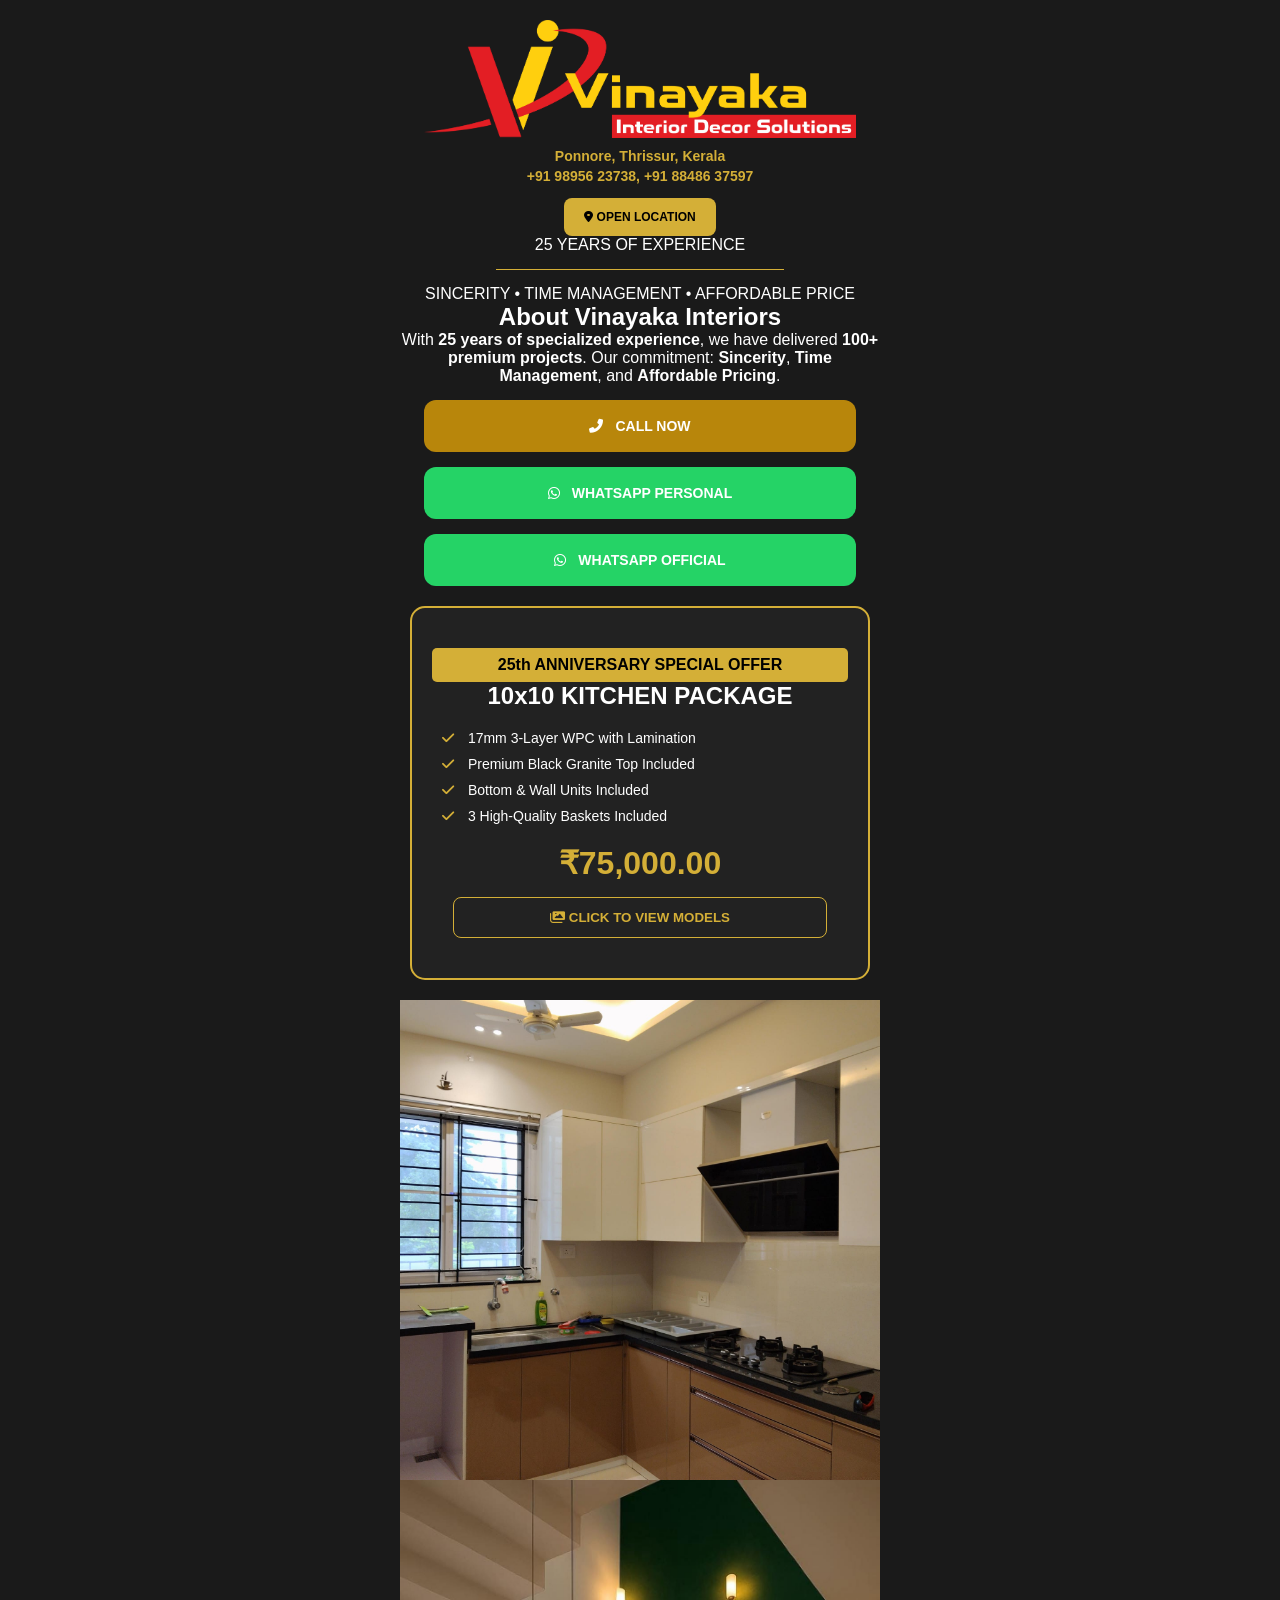
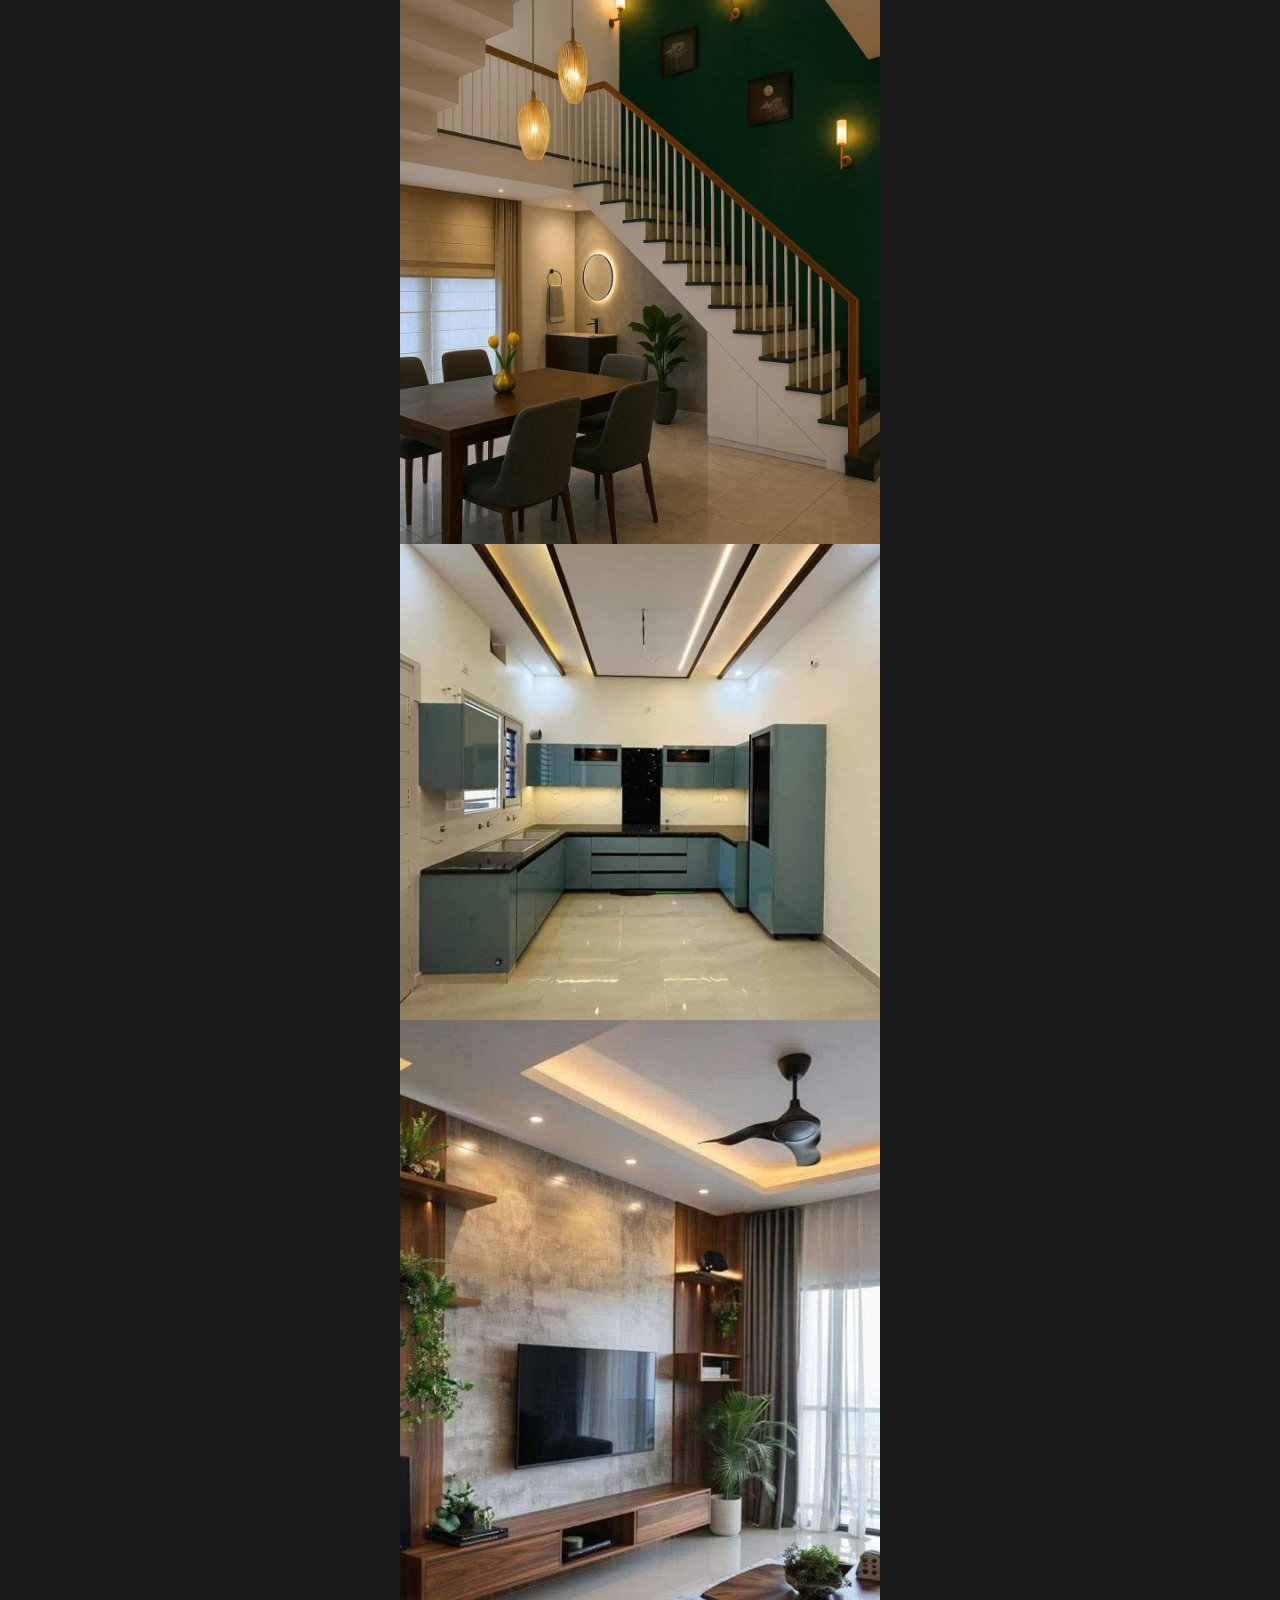
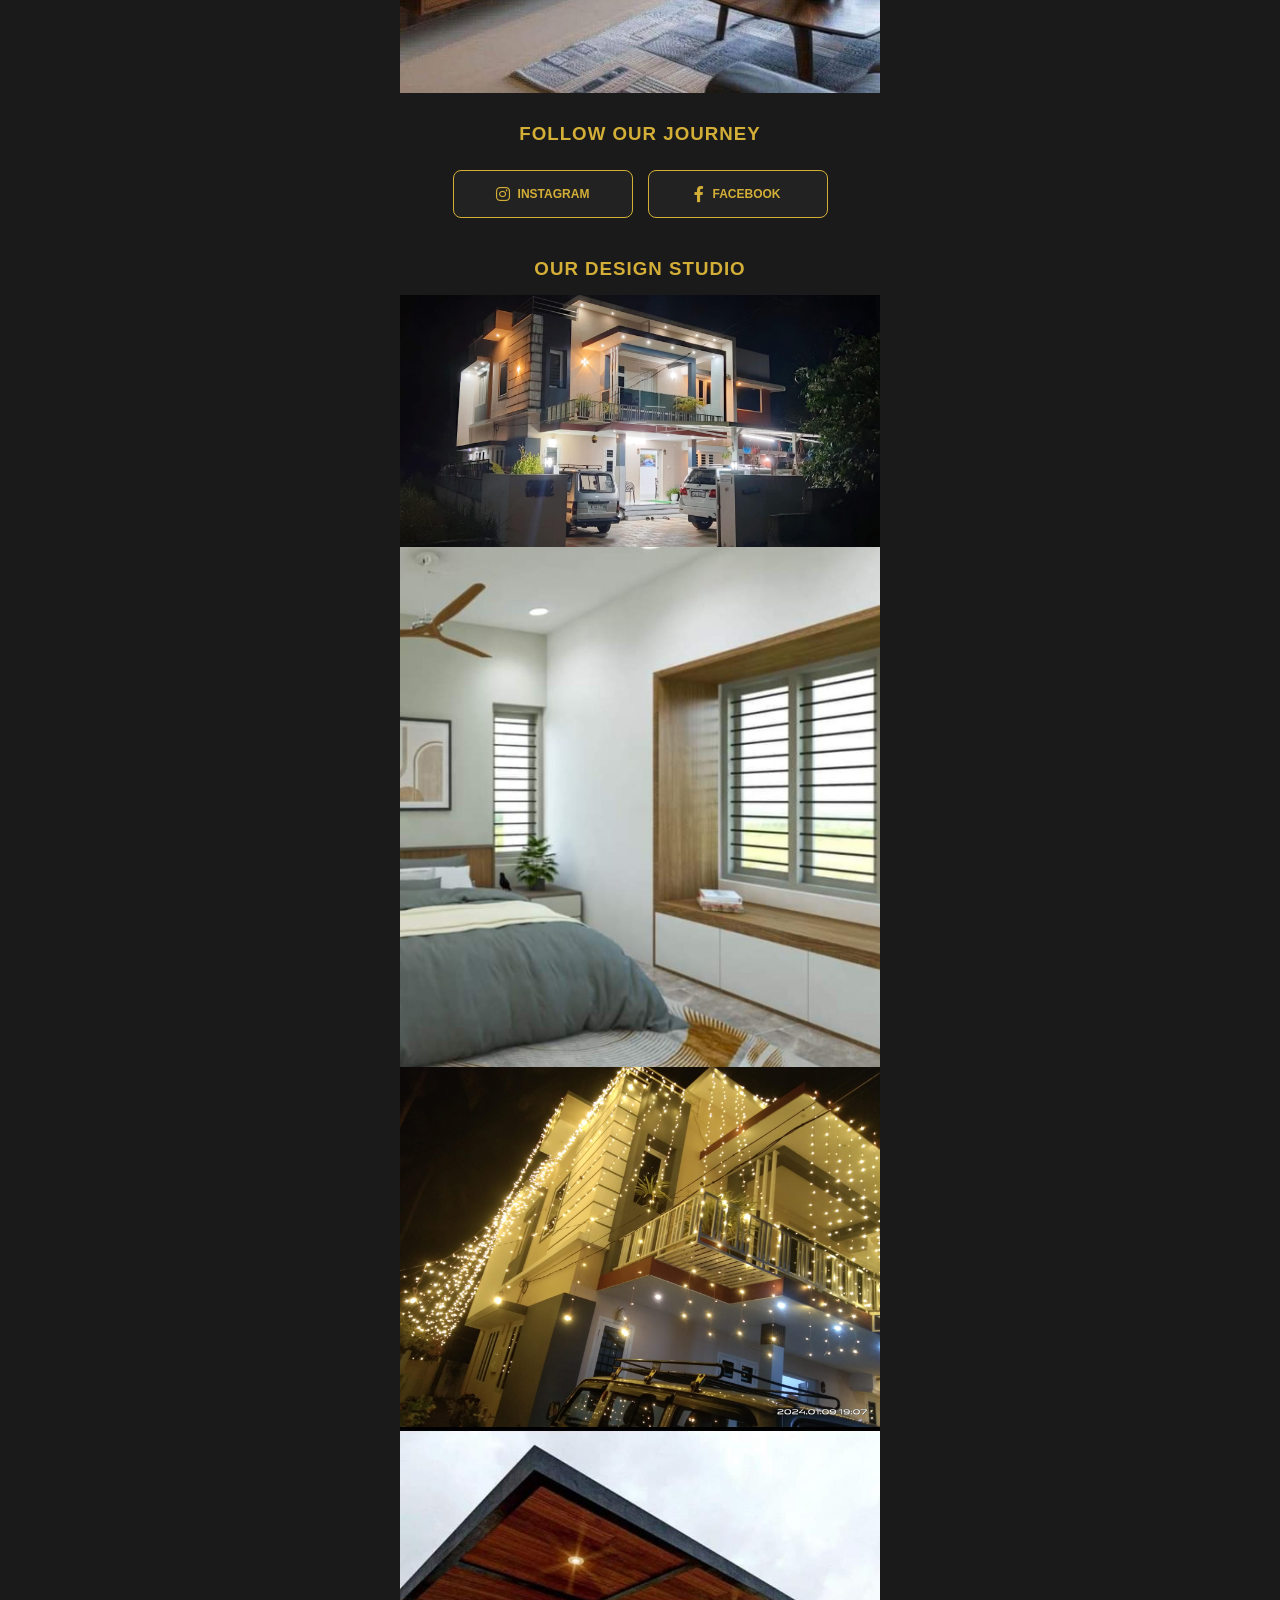
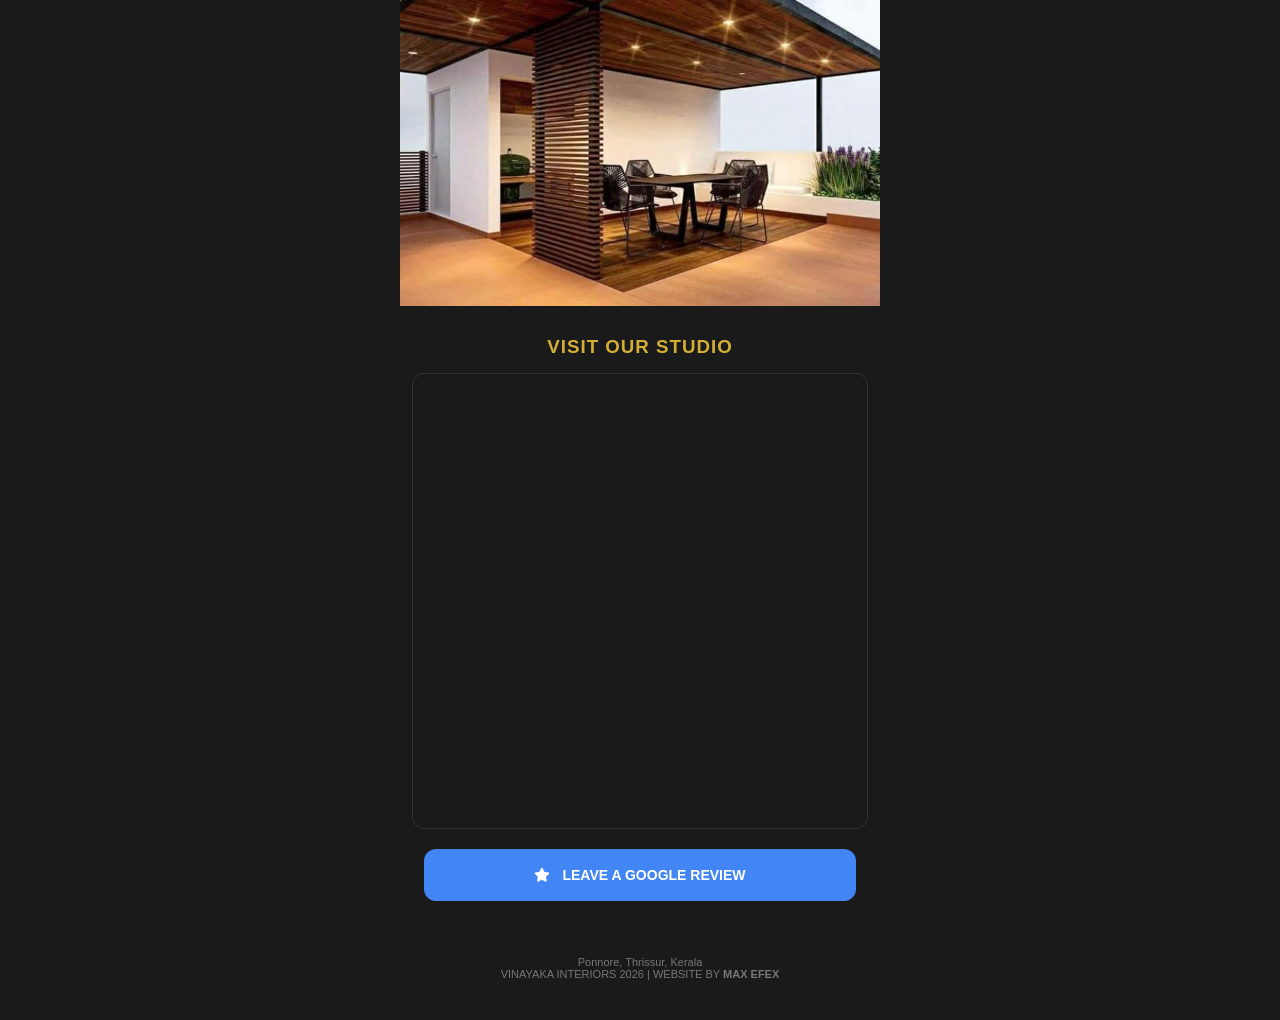
==== commit 61eeaf52: "Add files via upload" ====
--- a/index.html
+++ b/index.html
@@ -15,7 +15,7 @@
             <div class="header-details">
                 <p class="loc-name">Ponnore, Thrissur, Kerala</p>
                 <p class="phone-num">+91 98956 23738, +91 88486 37597</p>
-                <a href="https://maps.app.goo.gl/8g2rGRspGR6bTbxo7" target="_blank" class="header-loc-btn">
+                <a href="https://maps.app.goo.gl/gSb2u2tdSpuxBzYN9" class="header-loc-btn">
                     <i class="fas fa-map-marker-alt"></i> OPEN LOCATION
                 </a>
             </div>
@@ -76,44 +76,41 @@
     </section>
 
     <section class="vertical-gallery">
-        <img src="images/v1.jpeg" alt="Interior 1">
-        <img src="images/v2.jpeg" alt="Interior 2">
-        <img src="images/v3.jpeg" alt="Interior 3">
-        <img src="images/v4.jpeg" alt="Interior 4">
+        <img src="images/V1.jpeg" alt="Interior 1">
+        <img src="images/V2.jpeg" alt="Interior 2">
+        <img src="images/V3.jpeg" alt="Interior 3">
+        <img src="images/V4.jpeg" alt="Interior 4">
     </section>
 
     <section class="social-section">
-    <h3>Follow Our Journey</h3>
-    <div class="social-links-row">
-        <a href="https://www.instagram.com/vijayan.mk/" target="_blank" class="social-item">
-            <i class="fab fa-instagram"></i> INSTAGRAM
-        </a>
-        <a href="https://www.facebook.com/share/1Bd8niPccL/" target="_blank" class="social-item">
-            <i class="fab fa-facebook-f"></i> FACEBOOK
-        </a>
-    </div>
-</section>
+        <h3>Follow Our Journey</h3>
+        <div class="social-links-row">
+            <a href="https://www.instagram.com/vijayan.mk/" target="_blank" class="social-item">
+                <i class="fab fa-instagram"></i> INSTAGRAM
+            </a>
+            <a href="https://www.facebook.com/share/1Bd8niPccL/" target="_blank" class="social-item">
+                <i class="fab fa-facebook-f"></i> FACEBOOK
+            </a>
+        </div>
+    </section>
 
     <section class="studio-gallery">
         <h3>Our Design Studio</h3>
-        <img src="images/v12.jpeg" alt="Studio Exterior">
-        <img src="images/v13.jpeg" alt="Consultation Area">
-        <img src="images/v14.jpeg" alt="Samples">
-        <img src="images/v15.jpeg" alt="Entrance">
+        <img src="images/V12.jpeg" alt="Studio Exterior">
+        <img src="images/V13.jpeg" alt="Consultation Area">
+        <img src="images/V14.jpeg" alt="Samples">
+        <img src="images/V15.jpeg" alt="Entrance">
     </section>
 
     <section class="map-section">
-        <h3>Visit Our Studio</h3>
-        <div class="map-container">
-            <iframe
-                src="https://www.google.com/maps/embed?pb=!1m18!1m12!1m3!1d3921.9755641903052!2d76.1339722!3d10.5810833!2m3!1f0!2f0!3f0!3m2!1i1024!2i768!4f13.1!3m3!1m2!1s0x3ba7eb006705ee75%3A0x7510680ac60d720!2sVinayaka%20Interiors!5e0!3m2!1sen!2sin!4v1769610318908!5m2!1sen!2sin" width="600" height="450" style="border:0;" allowfullscreen="" loading="lazy" referrerpolicy="no-referrer-when-downgrade""
-                width="100%" height="300" style="border:0;" allowfullscreen="" loading="lazy">
-            </iframe>
-        </div>
-        <a href="https://search.google.com/local/writereview?placeid=ChIJde4FZwDrpzsRINdgrIAGUQc" target="_blank" class="review-btn">
-            <i class="fas fa-star"></i> LEAVE A GOOGLE REVIEW
-        </a>
-    </section>
+    <h3>Visit Our Studio</h3>
+    <div class="map-container">
+        <iframe src="https://www.google.com/maps/embed?pb=!1m18!1m12!1m3!1d3921.9755641903052!2d76.1339722!3d10.5810833!2m3!1f0!2f0!3f0!3m2!1i1024!2i768!4f13.1!3m3!1m2!1s0x3ba7eb006705ee75%3A0x7510680ac60d720!2sVinayaka%20Interiors!5e0!3m2!1sen!2sin!4v1769613013277!5m2!1sen!2sin" width="600" height="450" style="border:0;" allowfullscreen="" loading="lazy" referrerpolicy="no-referrer-when-downgrade"></iframe>
+    </div>
+    <a href="https://search.google.com/local/writereview?placeid=ChIJde4FZwDrpzsRINdgrIAGUQc" target="_blank" class="review-btn">
+        <i class="fas fa-star"></i> LEAVE A GOOGLE REVIEW
+    </a>
+</section>
 
     <footer class="luxury-footer">
         <p>Ponnore, Thrissur, Kerala</p>
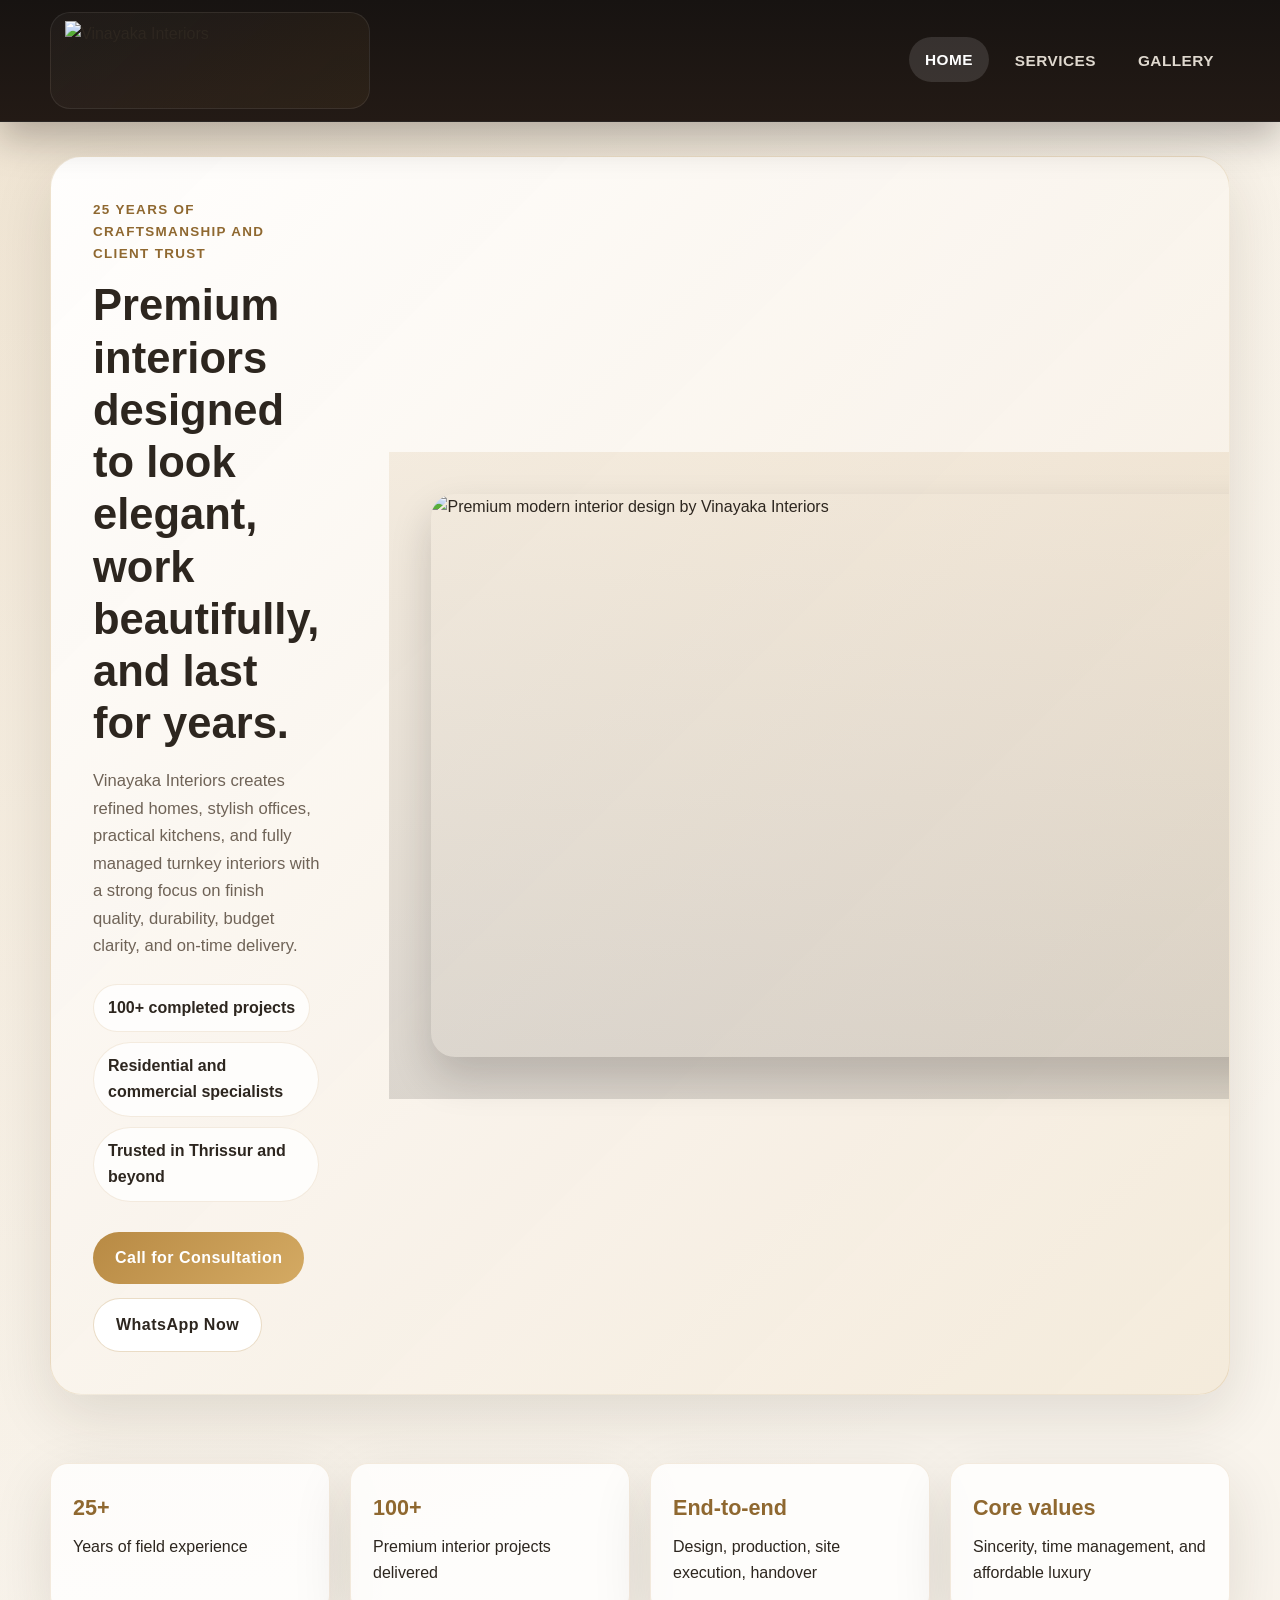
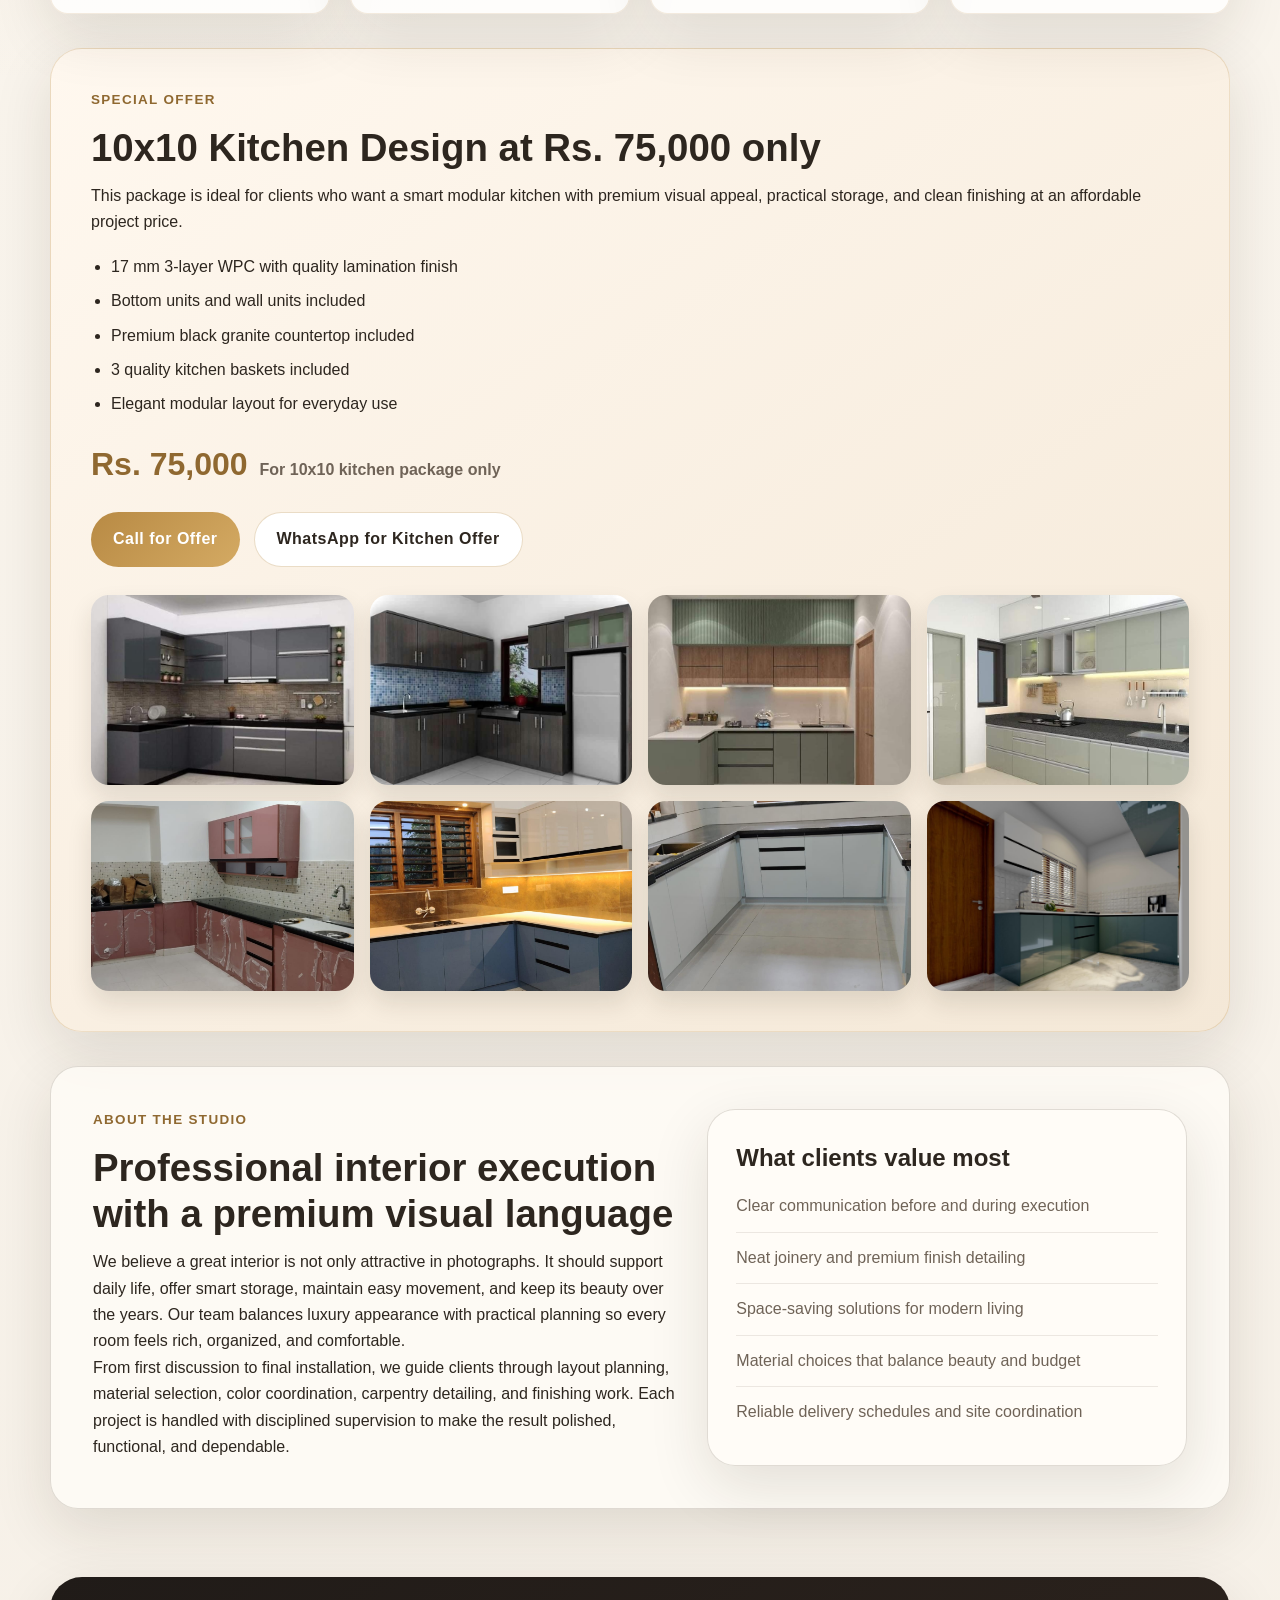
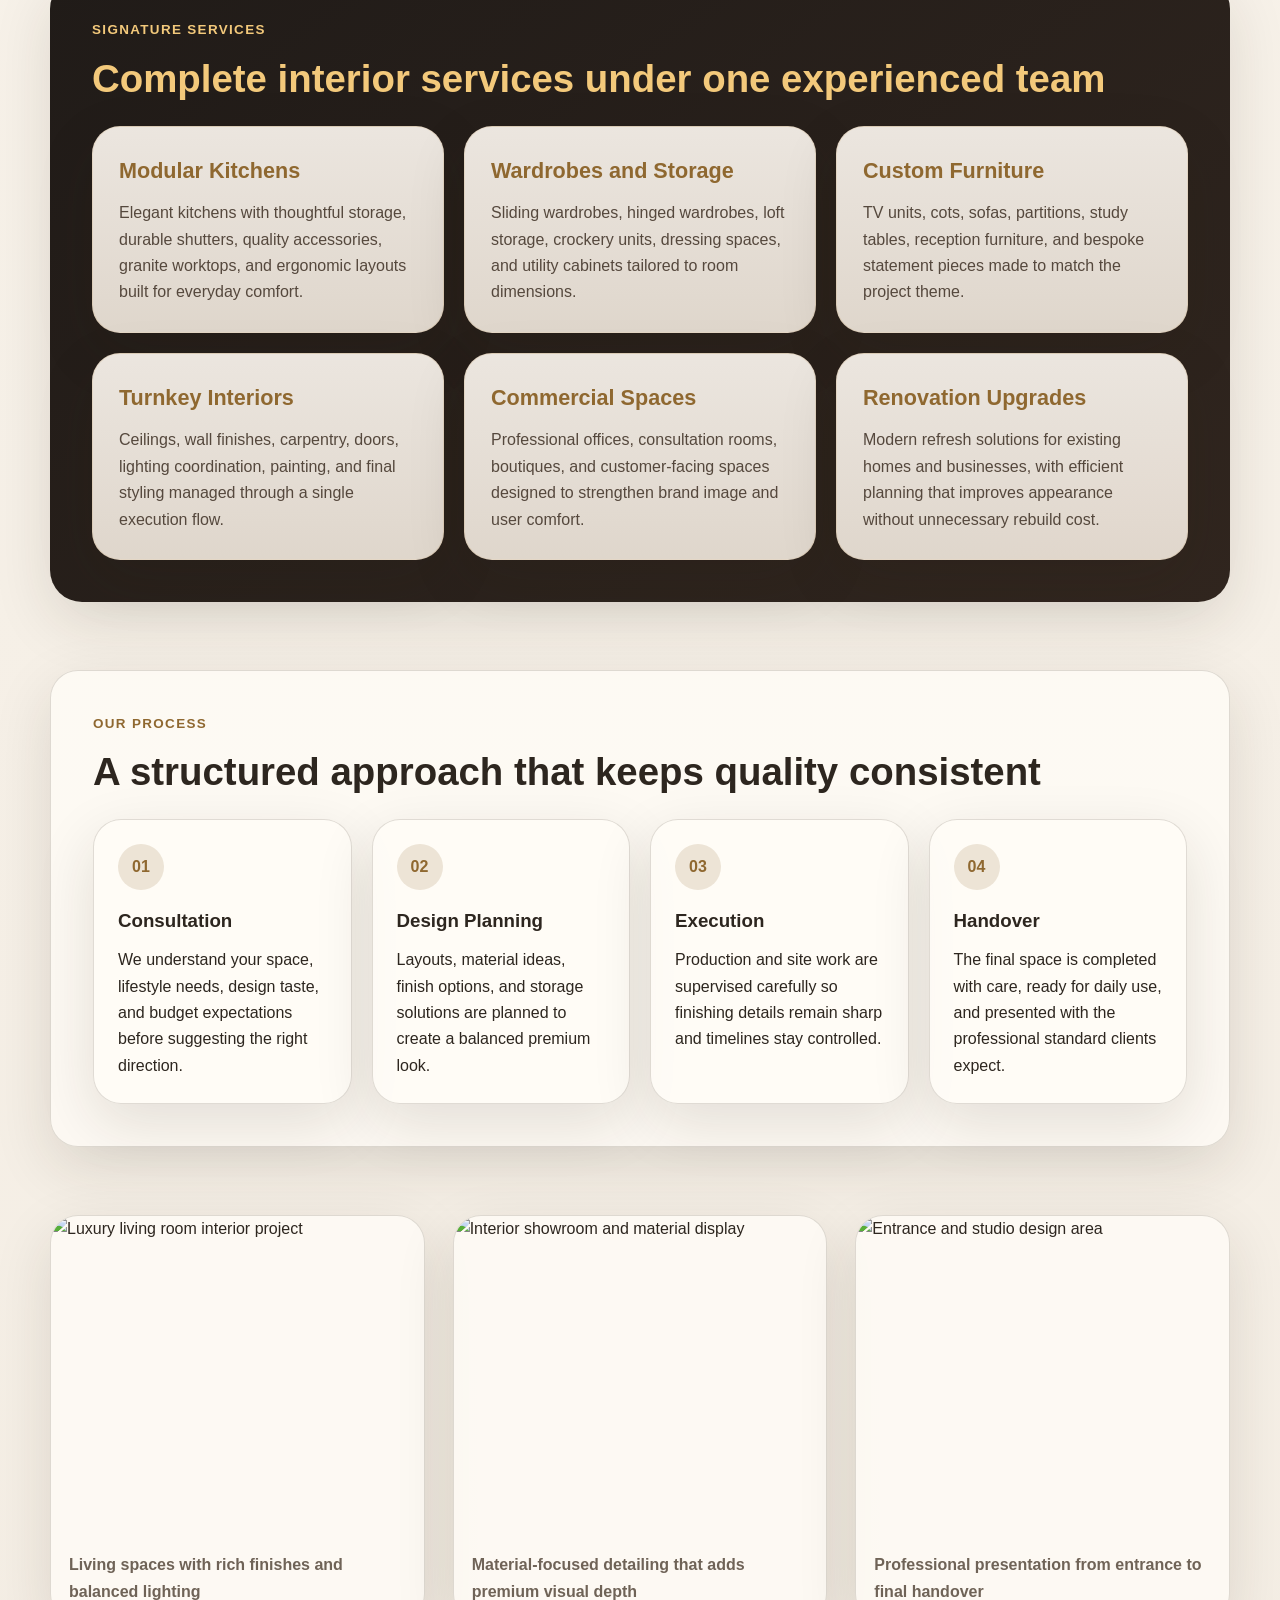
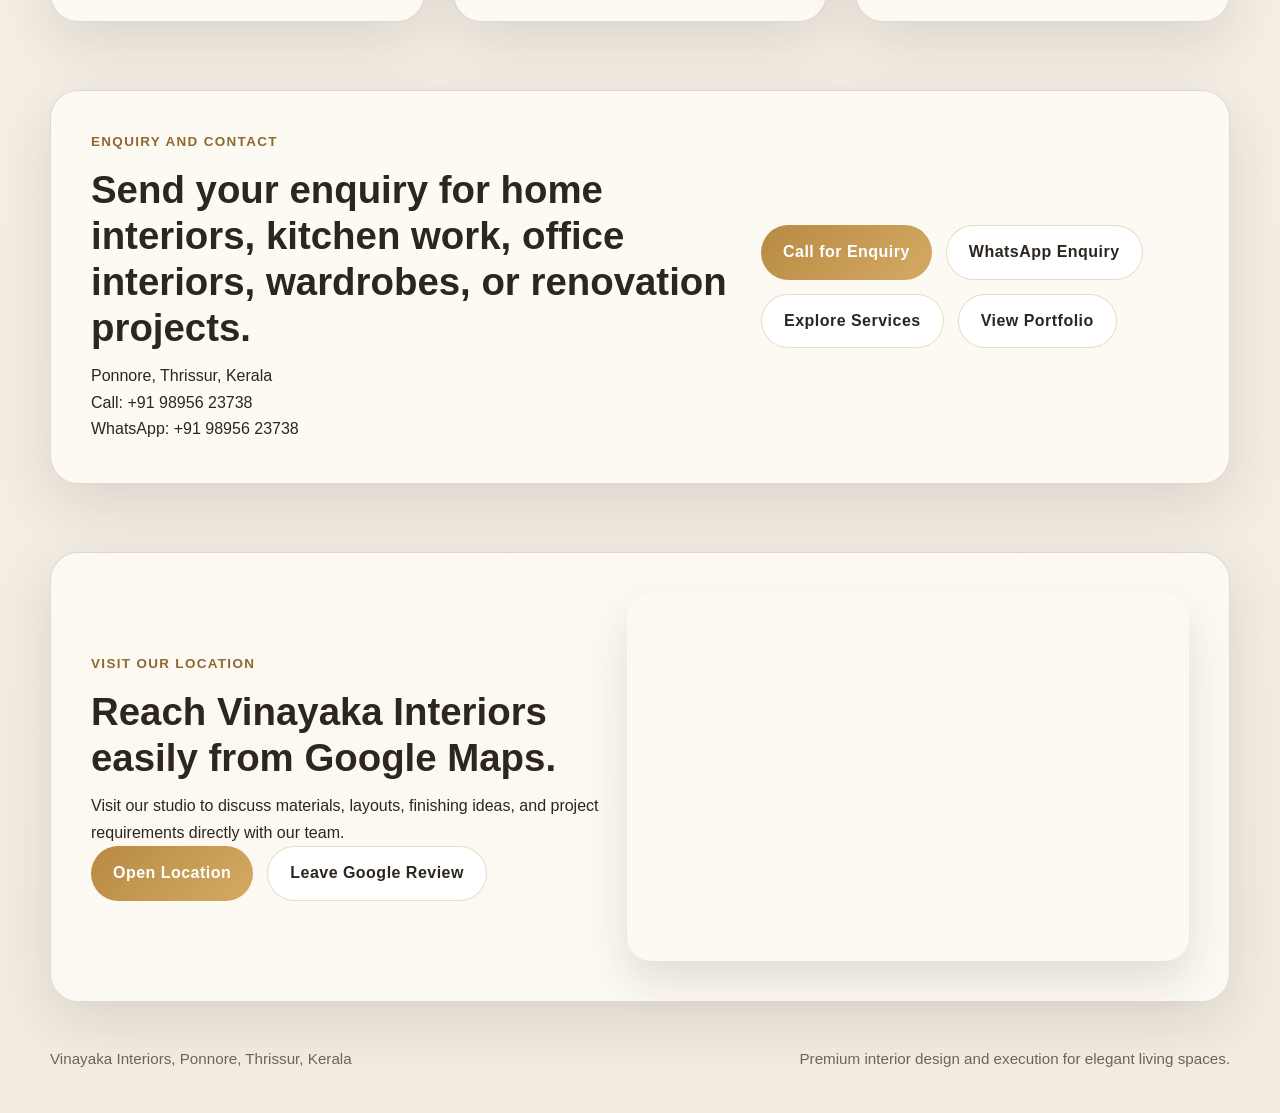
==== commit f14cb216: "Add files via upload" ====
--- a/index.html
+++ b/index.html
@@ -1,127 +1,250 @@
-<!DOCTYPE html>
-<html lang="en">
-<head>
-    <meta charset="UTF-8">
-    <meta name="viewport" content="width=device-width, initial-scale=1.0">
-    <title>Vinayaka Interiors | Luxury Excellence</title>
-    <link rel="stylesheet" href="style.css">
-    <link rel="stylesheet" href="https://cdnjs.cloudflare.com/ajax/libs/font-awesome/6.0.0/css/all.min.css">
-</head>
-<body>
-
-    <header class="luxury-header">
-        <div class="logo-area">
-            <img src="images/vinayakalogofull.png" alt="Vinayaka Interiors" class="elegant-logo">
-            <div class="header-details">
-                <p class="loc-name">Ponnore, Thrissur, Kerala</p>
-                <p class="phone-num">+91 98956 23738, +91 88486 37597</p>
-                <a href="https://maps.app.goo.gl/gSb2u2tdSpuxBzYN9" class="header-loc-btn">
-                    <i class="fas fa-map-marker-alt"></i> OPEN LOCATION
-                </a>
-            </div>
-        </div>
-        <div class="branding-container">
-            <span class="experience-text">25 YEARS OF EXPERIENCE</span>
-            <div class="divider"></div>
-            <p class="values-text">SINCERITY • TIME MANAGEMENT • AFFORDABLE PRICE</p>
-        </div>
-    </header>
-
-    <section class="about-section">
-        <h2>About Vinayaka Interiors</h2>
-        <p>With <strong>25 years of specialized experience</strong>, we have delivered <strong>100+ premium projects</strong>. Our commitment: <strong>Sincerity</strong>, <strong>Time Management</strong>, and <strong>Affordable Pricing</strong>.</p>
-    </section>
-
-    <section class="contact-section">
-        <div class="action-stack">
-            <a href="tel:+919895623738" class="luxury-btn call-btn">
-                <i class="fas fa-phone-alt"></i> CALL NOW
-            </a>
-            <a href="https://wa.me/919895623738" class="luxury-btn whatsapp-btn">
-                <i class="fab fa-whatsapp"></i> WHATSAPP PERSONAL
-            </a>
-            <a href="https://wa.me/918848637597" class="luxury-btn whatsapp-btn">
-                <i class="fab fa-whatsapp"></i> WHATSAPP OFFICIAL
-            </a>
-        </div>
-    </section>
-
-    <section class="offer-section">
-        <div class="anniversary-badge">25th ANNIVERSARY SPECIAL OFFER</div>
-        <h2>10x10 KITCHEN PACKAGE</h2>
-        <div class="offer-details">
-            <ul>
-                <li><i class="fas fa-check"></i> 17mm 3-Layer WPC with Lamination</li>
-                <li><i class="fas fa-check"></i> Premium Black Granite Top Included</li>
-                <li><i class="fas fa-check"></i> Bottom & Wall Units Included</li>
-                <li><i class="fas fa-check"></i> 3 High-Quality Baskets Included</li>
-            </ul>
-        </div>
-        <div class="price-container">
-            <span class="price-value">₹75,000.00</span>
-        </div>
-        <button class="models-btn" onclick="toggleGallery()">
-            <i class="fas fa-images"></i> CLICK TO VIEW MODELS
-        </button>
-        <div id="offerGallery" class="offer-gallery-grid" style="display: none;">
-            <img src="ofr1.jpeg" alt="Kitchen 1">
-            <img src="ofr2.jpeg" alt="Kitchen 2">
-            <img src="ofr3.jpeg" alt="Kitchen 3">
-            <img src="ofr4.jpeg" alt="Kitchen 4">
-            <img src="ofr5.jpeg" alt="Kitchen 5">
-            <img src="ofr6.jpeg" alt="Kitchen 6">
-            <img src="ofr7.jpeg" alt="Kitchen 7">
-            <img src="ofr8.jpeg" alt="Kitchen 8">
-        </div>
-    </section>
-
-    <section class="vertical-gallery">
-        <img src="images/V1.jpeg" alt="Interior 1">
-        <img src="images/V2.jpeg" alt="Interior 2">
-        <img src="images/V3.jpeg" alt="Interior 3">
-        <img src="images/V4.jpeg" alt="Interior 4">
-    </section>
-
-    <section class="social-section">
-        <h3>Follow Our Journey</h3>
-        <div class="social-links-row">
-            <a href="https://www.instagram.com/vijayan.mk/" target="_blank" class="social-item">
-                <i class="fab fa-instagram"></i> INSTAGRAM
-            </a>
-            <a href="https://www.facebook.com/share/1Bd8niPccL/" target="_blank" class="social-item">
-                <i class="fab fa-facebook-f"></i> FACEBOOK
-            </a>
-        </div>
-    </section>
-
-    <section class="studio-gallery">
-        <h3>Our Design Studio</h3>
-        <img src="images/V12.jpeg" alt="Studio Exterior">
-        <img src="images/V13.jpeg" alt="Consultation Area">
-        <img src="images/V14.jpeg" alt="Samples">
-        <img src="images/V15.jpeg" alt="Entrance">
-    </section>
-
-    <section class="map-section">
-    <h3>Visit Our Studio</h3>
-    <div class="map-container">
-        <iframe src="https://www.google.com/maps/embed?pb=!1m18!1m12!1m3!1d3921.9755641903052!2d76.1339722!3d10.5810833!2m3!1f0!2f0!3f0!3m2!1i1024!2i768!4f13.1!3m3!1m2!1s0x3ba7eb006705ee75%3A0x7510680ac60d720!2sVinayaka%20Interiors!5e0!3m2!1sen!2sin!4v1769613013277!5m2!1sen!2sin" width="600" height="450" style="border:0;" allowfullscreen="" loading="lazy" referrerpolicy="no-referrer-when-downgrade"></iframe>
-    </div>
-    <a href="https://search.google.com/local/writereview?placeid=ChIJde4FZwDrpzsRINdgrIAGUQc" target="_blank" class="review-btn">
-        <i class="fas fa-star"></i> LEAVE A GOOGLE REVIEW
-    </a>
-</section>
-
-    <footer class="luxury-footer">
-        <p>Ponnore, Thrissur, Kerala</p>
-        <p>VINAYAKA INTERIORS 2026 | WEBSITE BY <strong>MAX EFEX</strong></p>
-    </footer>
-
-    <script>
-        function toggleGallery() {
-            var x = document.getElementById("offerGallery");
-            x.style.display = (x.style.display === "none") ? "grid" : "none";
-        }
-    </script>
-</body>
-</html>+<!DOCTYPE html>
+<html lang="en">
+<head>
+    <meta charset="UTF-8">
+    <meta name="viewport" content="width=device-width, initial-scale=1.0">
+    <meta name="description" content="Vinayaka Interiors delivers premium residential and commercial interior design, modular kitchens, wardrobes, custom furniture, false ceilings, and turnkey execution across Kerala.">
+    <title>Vinayaka Interiors | Premium Interior Design in Thrissur</title>
+    <link rel="stylesheet" href="style.css">
+</head>
+<body>
+    <header class="site-header">
+        <div class="container topbar">
+            <a href="index.html" class="brand-mark" aria-label="Vinayaka Interiors home">
+                <img src="images/optimized/vinayakalogofull.png" alt="Vinayaka Interiors" class="elegant-logo" width="1400" height="381" fetchpriority="high" decoding="async">
+            </a>
+            <nav class="main-nav" aria-label="Primary navigation">
+                <a href="index.html" class="active">Home</a>
+                <a href="services.html">Services</a>
+                <a href="gallery.html">Gallery</a>
+            </nav>
+        </div>
+    </header>
+
+    <main>
+        <section class="hero-section">
+            <div class="container hero-grid">
+                <div class="hero-copy">
+                    <p class="eyebrow">25 years of craftsmanship and client trust</p>
+                    <h1>Premium interiors designed to look elegant, work beautifully, and last for years.</h1>
+                    <p class="lead">Vinayaka Interiors creates refined homes, stylish offices, practical kitchens, and fully managed turnkey interiors with a strong focus on finish quality, durability, budget clarity, and on-time delivery.</p>
+                    <div class="hero-points">
+                        <span>100+ completed projects</span>
+                        <span>Residential and commercial specialists</span>
+                        <span>Trusted in Thrissur and beyond</span>
+                    </div>
+                    <div class="cta-row">
+                        <a href="tel:+919895623738" class="luxury-btn primary-btn">Call for Consultation</a>
+                        <a href="https://wa.me/919895623738" class="luxury-btn secondary-btn">WhatsApp Now</a>
+                    </div>
+                </div>
+                <div class="hero-visual">
+                    <img src="images/optimized/V12.jpeg" alt="Premium modern interior design by Vinayaka Interiors" width="1200" height="630" class="hero-image" fetchpriority="high" decoding="async">
+                </div>
+            </div>
+        </section>
+
+        <section class="stats-section">
+            <div class="container stats-grid">
+                <article class="stat-card">
+                    <strong>25+</strong>
+                    <span>Years of field experience</span>
+                </article>
+                <article class="stat-card">
+                    <strong>100+</strong>
+                    <span>Premium interior projects delivered</span>
+                </article>
+                <article class="stat-card">
+                    <strong>End-to-end</strong>
+                    <span>Design, production, site execution, handover</span>
+                </article>
+                <article class="stat-card">
+                    <strong>Core values</strong>
+                    <span>Sincerity, time management, and affordable luxury</span>
+                </article>
+            </div>
+        </section>
+
+        <section class="offer-section">
+            <div class="container offer-panel">
+                <div class="offer-copy">
+                    <p class="section-tag">Special offer</p>
+                    <h2>10x10 Kitchen Design at Rs. 75,000 only</h2>
+                    <p>This package is ideal for clients who want a smart modular kitchen with premium visual appeal, practical storage, and clean finishing at an affordable project price.</p>
+                    <ul class="offer-list">
+                        <li>17 mm 3-layer WPC with quality lamination finish</li>
+                        <li>Bottom units and wall units included</li>
+                        <li>Premium black granite countertop included</li>
+                        <li>3 quality kitchen baskets included</li>
+                        <li>Elegant modular layout for everyday use</li>
+                    </ul>
+                    <div class="offer-price-row">
+                        <strong>Rs. 75,000</strong>
+                        <span>For 10x10 kitchen package only</span>
+                    </div>
+                    <div class="cta-row">
+                        <a href="tel:+919895623738" class="luxury-btn primary-btn">Call for Offer</a>
+                        <a href="https://wa.me/919895623738" class="luxury-btn secondary-btn">WhatsApp for Kitchen Offer</a>
+                    </div>
+                </div>
+                <div class="offer-gallery">
+                    <img src="ofr1.jpeg" alt="10x10 modular kitchen design model 1" width="720" height="720" loading="lazy" decoding="async">
+                    <img src="ofr2.jpeg" alt="10x10 modular kitchen design model 2" width="720" height="720" loading="lazy" decoding="async">
+                    <img src="ofr3.jpeg" alt="10x10 modular kitchen design model 3" width="720" height="720" loading="lazy" decoding="async">
+                    <img src="ofr4.jpeg" alt="10x10 modular kitchen design model 4" width="720" height="720" loading="lazy" decoding="async">
+                    <img src="ofr5.jpeg" alt="10x10 modular kitchen design model 5" width="720" height="720" loading="lazy" decoding="async">
+                    <img src="ofr6.jpeg" alt="10x10 modular kitchen design model 6" width="720" height="720" loading="lazy" decoding="async">
+                    <img src="ofr7.jpeg" alt="10x10 modular kitchen design model 7" width="720" height="720" loading="lazy" decoding="async">
+                    <img src="ofr8.jpeg" alt="10x10 modular kitchen design model 8" width="720" height="720" loading="lazy" decoding="async">
+                </div>
+            </div>
+        </section>
+
+        <section class="content-section">
+            <div class="container split-section">
+                <div>
+                    <p class="section-tag">About the studio</p>
+                    <h2>Professional interior execution with a premium visual language</h2>
+                    <p>We believe a great interior is not only attractive in photographs. It should support daily life, offer smart storage, maintain easy movement, and keep its beauty over the years. Our team balances luxury appearance with practical planning so every room feels rich, organized, and comfortable.</p>
+                    <p>From first discussion to final installation, we guide clients through layout planning, material selection, color coordination, carpentry detailing, and finishing work. Each project is handled with disciplined supervision to make the result polished, functional, and dependable.</p>
+                </div>
+                <div class="info-panel">
+                    <h3>What clients value most</h3>
+                    <ul class="feature-list">
+                        <li>Clear communication before and during execution</li>
+                        <li>Neat joinery and premium finish detailing</li>
+                        <li>Space-saving solutions for modern living</li>
+                        <li>Material choices that balance beauty and budget</li>
+                        <li>Reliable delivery schedules and site coordination</li>
+                    </ul>
+                </div>
+            </div>
+        </section>
+
+        <section class="dark-section">
+            <div class="container">
+                <div class="section-heading">
+                    <p class="section-tag">Signature services</p>
+                    <h2>Complete interior services under one experienced team</h2>
+                </div>
+                <div class="service-grid">
+                    <article class="service-card">
+                        <h3>Modular Kitchens</h3>
+                        <p>Elegant kitchens with thoughtful storage, durable shutters, quality accessories, granite worktops, and ergonomic layouts built for everyday comfort.</p>
+                    </article>
+                    <article class="service-card">
+                        <h3>Wardrobes and Storage</h3>
+                        <p>Sliding wardrobes, hinged wardrobes, loft storage, crockery units, dressing spaces, and utility cabinets tailored to room dimensions.</p>
+                    </article>
+                    <article class="service-card">
+                        <h3>Custom Furniture</h3>
+                        <p>TV units, cots, sofas, partitions, study tables, reception furniture, and bespoke statement pieces made to match the project theme.</p>
+                    </article>
+                    <article class="service-card">
+                        <h3>Turnkey Interiors</h3>
+                        <p>Ceilings, wall finishes, carpentry, doors, lighting coordination, painting, and final styling managed through a single execution flow.</p>
+                    </article>
+                    <article class="service-card">
+                        <h3>Commercial Spaces</h3>
+                        <p>Professional offices, consultation rooms, boutiques, and customer-facing spaces designed to strengthen brand image and user comfort.</p>
+                    </article>
+                    <article class="service-card">
+                        <h3>Renovation Upgrades</h3>
+                        <p>Modern refresh solutions for existing homes and businesses, with efficient planning that improves appearance without unnecessary rebuild cost.</p>
+                    </article>
+                </div>
+            </div>
+        </section>
+
+        <section class="content-section">
+            <div class="container">
+                <div class="section-heading">
+                    <p class="section-tag">Our process</p>
+                    <h2>A structured approach that keeps quality consistent</h2>
+                </div>
+                <div class="process-grid">
+                    <article class="process-card">
+                        <span>01</span>
+                        <h3>Consultation</h3>
+                        <p>We understand your space, lifestyle needs, design taste, and budget expectations before suggesting the right direction.</p>
+                    </article>
+                    <article class="process-card">
+                        <span>02</span>
+                        <h3>Design Planning</h3>
+                        <p>Layouts, material ideas, finish options, and storage solutions are planned to create a balanced premium look.</p>
+                    </article>
+                    <article class="process-card">
+                        <span>03</span>
+                        <h3>Execution</h3>
+                        <p>Production and site work are supervised carefully so finishing details remain sharp and timelines stay controlled.</p>
+                    </article>
+                    <article class="process-card">
+                        <span>04</span>
+                        <h3>Handover</h3>
+                        <p>The final space is completed with care, ready for daily use, and presented with the professional standard clients expect.</p>
+                    </article>
+                </div>
+            </div>
+        </section>
+
+        <section class="gallery-preview-section">
+            <div class="container preview-grid">
+                <figure class="preview-card">
+                    <img src="images/optimized/V1.jpeg" alt="Luxury living room interior project" width="1200" height="1200" loading="lazy" decoding="async">
+                    <figcaption>Living spaces with rich finishes and balanced lighting</figcaption>
+                </figure>
+                <figure class="preview-card">
+                    <img src="images/optimized/V14.jpeg" alt="Interior showroom and material display" width="1200" height="900" loading="lazy" decoding="async">
+                    <figcaption>Material-focused detailing that adds premium visual depth</figcaption>
+                </figure>
+                <figure class="preview-card">
+                    <img src="images/optimized/V15.jpeg" alt="Entrance and studio design area" width="720" height="719" loading="lazy" decoding="async">
+                    <figcaption>Professional presentation from entrance to final handover</figcaption>
+                </figure>
+            </div>
+        </section>
+
+        <section class="contact-section">
+            <div class="container contact-panel">
+                <div>
+                    <p class="section-tag">Enquiry and contact</p>
+                    <h2>Send your enquiry for home interiors, kitchen work, office interiors, wardrobes, or renovation projects.</h2>
+                    <p>Ponnore, Thrissur, Kerala</p>
+                    <p>Call: +91 98956 23738</p>
+                    <p>WhatsApp: +91 98956 23738</p>
+                </div>
+                <div class="cta-column">
+                    <a href="tel:+919895623738" class="luxury-btn primary-btn">Call for Enquiry</a>
+                    <a href="https://wa.me/919895623738" class="luxury-btn secondary-btn">WhatsApp Enquiry</a>
+                    <a href="services.html" class="luxury-btn tertiary-btn">Explore Services</a>
+                    <a href="gallery.html" class="luxury-btn tertiary-btn">View Portfolio</a>
+                </div>
+            </div>
+        </section>
+
+        <section class="map-section">
+            <div class="container map-panel">
+                <div class="map-copy">
+                    <p class="section-tag">Visit our location</p>
+                    <h2>Reach Vinayaka Interiors easily from Google Maps.</h2>
+                    <p>Visit our studio to discuss materials, layouts, finishing ideas, and project requirements directly with our team.</p>
+                    <div class="cta-row">
+                        <a href="https://maps.app.goo.gl/gSb2u2tdSpuxBzYN9" class="luxury-btn primary-btn" target="_blank" rel="noopener">Open Location</a>
+                        <a href="https://search.google.com/local/writereview?placeid=ChIJde4FZwDrpzsRINdgrIAGUQc" class="luxury-btn secondary-btn" target="_blank" rel="noopener">Leave Google Review</a>
+                    </div>
+                </div>
+                <div class="map-frame">
+                    <iframe src="https://www.google.com/maps/embed?pb=!1m18!1m12!1m3!1d3921.9755641903052!2d76.1339722!3d10.5810833!2m3!1f0!2f0!3f0!3m2!1i1024!2i768!4f13.1!3m3!1m2!1s0x3ba7eb006705ee75%3A0x7510680ac60d720!2sVinayaka%20Interiors!5e0!3m2!1sen!2sin!4v1769613013277!5m2!1sen!2sin" title="Vinayaka Interiors location map" loading="lazy" referrerpolicy="no-referrer-when-downgrade" allowfullscreen></iframe>
+                </div>
+            </div>
+        </section>
+    </main>
+
+    <footer class="luxury-footer">
+        <div class="container footer-layout">
+            <p>Vinayaka Interiors, Ponnore, Thrissur, Kerala</p>
+            <p>Premium interior design and execution for elegant living spaces.</p>
+        </div>
+    </footer>
+</body>
+</html>
--- a/style.css
+++ b/style.css
@@ -1,109 +1,651 @@
-/* --- GLOBAL RESET & NO OVERFLOW --- */
-* { box-sizing: border-box; margin: 0; padding: 0; }
-
-body {
-    background-color: #1a1a1a;
-    color: #ffffff;
-    font-family: 'Segoe UI', Arial, sans-serif;
-    margin: 0 auto;
-    max-width: 480px; /* Forces mobile view on desktop */
-    text-align: center;
-    overflow-x: hidden;
-}
-
-/* FIX: Ensure images never get too big */
-img { max-width: 100%; height: auto; display: block; }
-
-/* --- HEADER --- */
-.elegant-logo { width: 90%; margin: 20px auto 10px; }
-.header-details p { color: #d4af37; font-weight: bold; font-size: 14px; margin: 4px 0; }
-.header-loc-btn {
-    display: inline-block;
-    background: #d4af37;
-    color: #000;
-    padding: 12px 20px;
-    font-weight: bold;
-    border-radius: 8px;
-    font-size: 12px;
-    text-decoration: none;
-    margin-top: 10px;
-}
-.divider { height: 1px; background: #d4af37; width: 60%; margin: 15px auto; }
-
-/* --- BUTTON STYLING (THE REFIX) --- */
-.luxury-btn, .review-btn {
-    display: flex;
-    align-items: center;
-    justify-content: center;
-    gap: 12px;
-    width: 90%;
-    margin: 15px auto;
-    padding: 18px;
-    font-size: 14px;
-    font-weight: 800;
-    border-radius: 12px;
-    text-decoration: none;
-    text-transform: uppercase;
-    border: none;
-}
-
-.call-btn { background: #b8860b; color: #fff; }
-.whatsapp-btn { background: #25d366; color: #fff; }
-.review-btn { background: #4285F4; color: #fff; margin-top: 20px; }
-
-/* --- OFFER SECTION --- */
-.offer-section {
-    background: #222;
-    padding: 40px 20px;
-    border: 2px solid #d4af37;
-    margin: 20px 10px;
-    border-radius: 15px;
-}
-.anniversary-badge { background: #d4af37; color: #000; padding: 8px 15px; border-radius: 5px; font-weight: 900; }
-.offer-details ul { list-style: none; text-align: left; margin: 20px 0; padding-left: 10px; }
-.offer-details li { margin: 10px 0; font-size: 14px; }
-.offer-details i { color: #d4af37; margin-right: 10px; }
-.price-value { font-size: 32px; font-weight: 900; color: #d4af37; display: block; margin: 15px 0; }
-
-.models-btn { background: transparent; color: #d4af37; border: 1px solid #d4af37; padding: 12px; width: 90%; border-radius: 8px; font-weight: bold; cursor: pointer; }
-.offer-gallery-grid { display: grid; grid-template-columns: 1fr 1fr; gap: 10px; padding: 15px; }
-
-/* --- MAP & FOOTER --- */
-.map-container { width: 95%; margin: 15px auto; border-radius: 12px; overflow: hidden; border: 1px solid #333; }
-h3 { color: #d4af37; margin: 30px 0 15px; text-transform: uppercase; letter-spacing: 1px; }
-.luxury-footer { padding: 40px 10px; font-size: 11px; color: #777; }
-/* --- SOCIAL SECTION BUTTONS --- */
-.social-links-row {
-    display: flex;
-    justify-content: center;
-    gap: 15px;
-    padding: 10px 15px;
-    margin-top: 10px;
-}
-
-.social-item {
-    flex: 1; /* Makes both buttons equal width */
-    max-width: 180px;
-    background: #222 !important; /* Dark background */
-    color: #d4af37 !important; /* Gold text */
-    border: 1px solid #d4af37; /* Gold border */
-    padding: 15px 10px;
-    border-radius: 8px;
-    font-weight: bold;
-    font-size: 12px;
-    text-decoration: none !important; /* Removes the underline/purple color */
-    display: flex;
-    align-items: center;
-    justify-content: center;
-    gap: 8px;
-    transition: 0.3s;
-}
-
-.social-item:hover {
-    background: #d4af37 !important;
-    color: #000 !important; /* Inverts colors on hover */
-}
-
-.social-item i {
-    font-size: 16px;
-}+:root {
+    --bg: #f5f0e8;
+    --surface: #fffdf8;
+    --surface-strong: #1f1b18;
+    --surface-soft: #ede4d6;
+    --text: #2d261f;
+    --muted: #6f6357;
+    --line: rgba(67, 51, 34, 0.16);
+    --accent: #b88a44;
+    --accent-deep: #8f6830;
+    --white: #ffffff;
+    --shadow: 0 20px 60px rgba(41, 30, 16, 0.12);
+    --radius-lg: 28px;
+    --radius-md: 18px;
+    --container: 1180px;
+}
+
+* {
+    box-sizing: border-box;
+    margin: 0;
+    padding: 0;
+}
+
+html {
+    scroll-behavior: smooth;
+}
+
+body {
+    background:
+        radial-gradient(circle at top left, rgba(184, 138, 68, 0.18), transparent 28%),
+        linear-gradient(180deg, #fbf7f0 0%, #f3ece2 100%);
+    color: var(--text);
+    font-family: Arial, "Segoe UI", sans-serif;
+    line-height: 1.65;
+}
+
+img {
+    display: block;
+    max-width: 100%;
+}
+
+a {
+    color: inherit;
+    text-decoration: none;
+}
+
+.container {
+    width: min(calc(100% - 32px), var(--container));
+    margin: 0 auto;
+}
+
+.site-header {
+    position: sticky;
+    top: 0;
+    z-index: 20;
+    background: linear-gradient(180deg, #171311 0%, #231a15 100%);
+    border-bottom: 1px solid rgba(255, 255, 255, 0.08);
+    box-shadow: 0 16px 36px rgba(17, 11, 8, 0.28);
+}
+
+.topbar {
+    display: flex;
+    align-items: center;
+    justify-content: space-between;
+    gap: 24px;
+    padding: 12px 0;
+}
+
+.brand-mark {
+    flex: 0 1 320px;
+    display: inline-flex;
+    align-items: center;
+    padding: 8px 14px;
+    border-radius: 20px;
+    background: linear-gradient(135deg, rgba(255, 255, 255, 0.03), rgba(184, 138, 68, 0.08));
+    border: 1px solid rgba(255, 255, 255, 0.08);
+}
+
+.elegant-logo {
+    width: min(100%, 290px);
+    height: auto;
+}
+
+.main-nav {
+    display: flex;
+    align-items: center;
+    gap: 10px;
+    flex-wrap: wrap;
+    justify-content: flex-end;
+}
+
+.main-nav a {
+    padding: 10px 16px;
+    border-radius: 999px;
+    color: rgba(255, 248, 238, 0.86);
+    font-size: 0.96rem;
+    font-weight: 700;
+    letter-spacing: 0.03em;
+    text-transform: uppercase;
+    transition: background-color 0.25s ease, color 0.25s ease, transform 0.25s ease;
+}
+
+.main-nav a:hover,
+.main-nav a.active {
+    background: rgba(255, 255, 255, 0.12);
+    color: #ffffff;
+    transform: translateY(-1px);
+}
+
+.hero-section {
+    padding-top: 22px;
+}
+
+.hero-section,
+.inner-hero,
+.content-section,
+.dark-section,
+.stats-section,
+.gallery-preview-section,
+.contact-section,
+.map-section {
+    padding: 34px 0;
+}
+
+.hero-grid,
+.split-section,
+.preview-grid,
+.contact-panel,
+.map-panel {
+    display: grid;
+    gap: 28px;
+}
+
+.hero-grid {
+    grid-template-columns: 1.05fr 0.95fr;
+    align-items: center;
+    background: linear-gradient(135deg, rgba(255, 255, 255, 0.95), rgba(243, 233, 217, 0.92));
+    border: 1px solid rgba(184, 138, 68, 0.18);
+    border-radius: 32px;
+    box-shadow: var(--shadow);
+    overflow: hidden;
+}
+
+.hero-copy,
+.hero-visual,
+.inner-hero .container,
+.content-section .container,
+.dark-section .container,
+.contact-panel {
+    padding: clamp(24px, 4vw, 42px);
+}
+
+.hero-copy h1,
+.inner-hero h1,
+.section-heading h2,
+.split-section h2,
+.contact-panel h2 {
+    font-family: Arial, "Segoe UI", sans-serif;
+    line-height: 1.2;
+    letter-spacing: 0;
+}
+
+.hero-copy h1 {
+    font-size: clamp(2rem, 3.4vw, 3.6rem);
+    max-width: 13ch;
+    margin-bottom: 18px;
+}
+
+.lead {
+    font-size: 1.04rem;
+    color: var(--muted);
+    max-width: 64ch;
+}
+
+.eyebrow,
+.section-tag {
+    color: var(--accent-deep);
+    font-size: 0.84rem;
+    font-weight: 800;
+    letter-spacing: 0.1em;
+    text-transform: uppercase;
+    margin-bottom: 14px;
+}
+
+.hero-points {
+    display: flex;
+    flex-wrap: wrap;
+    gap: 10px;
+    margin: 24px 0 30px;
+}
+
+.hero-points span,
+.stat-card,
+.gallery-card figcaption {
+    background: rgba(255, 255, 255, 0.78);
+    border: 1px solid rgba(184, 138, 68, 0.16);
+}
+
+.hero-points span {
+    padding: 10px 14px;
+    border-radius: 999px;
+    font-weight: 700;
+    color: var(--text);
+}
+
+.cta-row,
+.cta-column {
+    display: flex;
+    gap: 14px;
+    flex-wrap: wrap;
+}
+
+.luxury-btn {
+    display: inline-flex;
+    align-items: center;
+    justify-content: center;
+    min-height: 50px;
+    padding: 13px 22px;
+    border-radius: 999px;
+    font-weight: 800;
+    letter-spacing: 0.03em;
+    transition: transform 0.25s ease, box-shadow 0.25s ease, background-color 0.25s ease;
+}
+
+.luxury-btn:hover {
+    transform: translateY(-2px);
+    box-shadow: 0 14px 28px rgba(41, 30, 16, 0.12);
+}
+
+.primary-btn {
+    background: linear-gradient(135deg, var(--accent), #d4aa63);
+    color: var(--white);
+}
+
+.secondary-btn,
+.tertiary-btn {
+    background: var(--white);
+    color: var(--text);
+    border: 1px solid rgba(184, 138, 68, 0.3);
+}
+
+.hero-visual {
+    background: linear-gradient(180deg, rgba(184, 138, 68, 0.12), rgba(31, 27, 24, 0.14));
+}
+
+.hero-image {
+    width: 100%;
+    height: clamp(340px, 44vw, 620px);
+    object-fit: cover;
+    border-radius: 24px;
+    box-shadow: 0 20px 40px rgba(22, 18, 14, 0.18);
+}
+
+.stats-grid,
+.service-grid,
+.process-grid,
+.gallery-grid {
+    display: grid;
+    gap: 20px;
+}
+
+.stats-grid {
+    grid-template-columns: repeat(4, 1fr);
+}
+
+.stat-card {
+    padding: 26px 22px;
+    border-radius: var(--radius-md);
+    box-shadow: var(--shadow);
+}
+
+.stat-card strong {
+    display: block;
+    margin-bottom: 8px;
+    color: var(--accent-deep);
+    font-size: 1.35rem;
+}
+
+.split-section {
+    grid-template-columns: 1.1fr 0.9fr;
+    align-items: start;
+}
+
+.info-panel,
+.service-card,
+.process-card,
+.gallery-card,
+.preview-card,
+.contact-panel,
+.map-panel,
+.inner-hero .container,
+.content-section .container {
+    background: rgba(255, 253, 248, 0.76);
+    border: 1px solid var(--line);
+    border-radius: var(--radius-lg);
+    box-shadow: var(--shadow);
+}
+
+.info-panel {
+    padding: 28px;
+}
+
+.info-panel h3 {
+    font-family: Arial, "Segoe UI", sans-serif;
+    margin-bottom: 16px;
+    font-size: 1.5rem;
+}
+
+.feature-list {
+    list-style: none;
+}
+
+.feature-list li {
+    padding: 12px 0;
+    border-top: 1px solid rgba(67, 51, 34, 0.1);
+    color: var(--muted);
+}
+
+.feature-list li:first-child {
+    border-top: 0;
+    padding-top: 0;
+}
+
+.dark-section .container {
+    background: linear-gradient(145deg, #201b18, #31261f);
+    color: rgba(255, 248, 238, 0.92);
+    border-radius: 32px;
+    box-shadow: var(--shadow);
+}
+
+.dark-section .section-tag,
+.dark-section h2,
+.dark-section h3 {
+    color: #f3c97b;
+}
+
+.dark-section .service-card {
+    background: linear-gradient(180deg, rgba(244, 238, 231, 0.96), rgba(231, 222, 211, 0.96));
+    border: 1px solid rgba(184, 138, 68, 0.16);
+}
+
+.dark-section .service-card h3 {
+    color: var(--accent-deep);
+}
+
+.dark-section .service-card p {
+    color: #55483d;
+}
+
+.section-heading {
+    margin-bottom: 24px;
+}
+
+.section-heading h2,
+.split-section h2,
+.contact-panel h2,
+.inner-hero h1 {
+    font-size: clamp(1.7rem, 3vw, 2.8rem);
+    margin-bottom: 12px;
+}
+
+.service-grid {
+    grid-template-columns: repeat(3, 1fr);
+}
+
+.service-card {
+    padding: 26px;
+}
+
+.service-card h3 {
+    font-family: Arial, "Segoe UI", sans-serif;
+    font-size: 1.35rem;
+    margin-bottom: 12px;
+}
+
+.service-card p + p {
+    margin-top: 12px;
+}
+
+.service-grid-detailed .service-card {
+    background: linear-gradient(180deg, rgba(255, 253, 248, 0.94), rgba(242, 232, 220, 0.72));
+}
+
+.process-grid {
+    grid-template-columns: repeat(4, 1fr);
+}
+
+.process-card {
+    padding: 24px;
+}
+
+.process-card span {
+    display: inline-flex;
+    align-items: center;
+    justify-content: center;
+    width: 46px;
+    height: 46px;
+    margin-bottom: 16px;
+    border-radius: 50%;
+    background: var(--surface-soft);
+    color: var(--accent-deep);
+    font-weight: 800;
+}
+
+.process-card h3 {
+    font-family: Arial, "Segoe UI", sans-serif;
+    margin-bottom: 10px;
+}
+
+.offer-panel {
+    display: grid;
+    grid-template-columns: 1fr;
+    gap: 28px;
+    padding: clamp(24px, 4vw, 40px);
+    background: linear-gradient(145deg, #fff8ef, #f4e8d7);
+    border: 1px solid rgba(184, 138, 68, 0.24);
+    border-radius: 32px;
+    box-shadow: var(--shadow);
+}
+
+.offer-copy h2 {
+    font-family: Arial, "Segoe UI", sans-serif;
+    font-size: clamp(1.8rem, 3vw, 2.8rem);
+    line-height: 1.2;
+    margin-bottom: 12px;
+}
+
+.offer-list {
+    margin: 18px 0 20px;
+    padding-left: 20px;
+    color: var(--text);
+}
+
+.offer-list li {
+    margin-bottom: 8px;
+}
+
+.offer-price-row {
+    display: flex;
+    flex-wrap: wrap;
+    align-items: baseline;
+    gap: 12px;
+    margin-bottom: 22px;
+}
+
+.offer-price-row strong {
+    font-size: 2rem;
+    color: var(--accent-deep);
+}
+
+.offer-price-row span {
+    color: var(--muted);
+    font-weight: 700;
+}
+
+.offer-gallery {
+    display: grid;
+    grid-template-columns: repeat(4, 1fr);
+    gap: 16px;
+}
+
+.offer-gallery img {
+    width: 100%;
+    height: 190px;
+    object-fit: cover;
+    border-radius: 18px;
+    box-shadow: 0 12px 24px rgba(41, 30, 16, 0.12);
+}
+
+.preview-grid {
+    grid-template-columns: repeat(3, 1fr);
+}
+
+.preview-card,
+.gallery-card {
+    overflow: hidden;
+}
+
+.preview-card img,
+.gallery-card img {
+    width: 100%;
+    object-fit: cover;
+}
+
+.preview-card img {
+    height: 320px;
+}
+
+.preview-card figcaption,
+.gallery-card figcaption {
+    padding: 16px 18px;
+    color: var(--muted);
+    font-weight: 600;
+}
+
+.gallery-grid-rich {
+    grid-template-columns: repeat(3, 1fr);
+}
+
+.gallery-card img {
+    height: 280px;
+}
+
+.contact-panel {
+    grid-template-columns: 1.2fr 0.8fr;
+    align-items: center;
+    padding: clamp(24px, 4vw, 40px);
+}
+
+.map-panel {
+    grid-template-columns: 0.95fr 1.05fr;
+    align-items: center;
+    padding: clamp(24px, 4vw, 40px);
+}
+
+.map-copy h2 {
+    font-family: Arial, "Segoe UI", sans-serif;
+    font-size: clamp(1.7rem, 3vw, 2.7rem);
+    line-height: 1.2;
+    margin-bottom: 12px;
+}
+
+.map-frame {
+    overflow: hidden;
+    border-radius: 24px;
+    min-height: 360px;
+    box-shadow: 0 20px 40px rgba(41, 30, 16, 0.12);
+}
+
+.map-frame iframe {
+    width: 100%;
+    height: 100%;
+    min-height: 360px;
+    border: 0;
+}
+
+.luxury-footer {
+    padding: 10px 0 42px;
+}
+
+.footer-layout {
+    display: flex;
+    justify-content: space-between;
+    gap: 12px;
+    flex-wrap: wrap;
+    color: var(--muted);
+    font-size: 0.95rem;
+}
+
+@media (max-width: 1024px) {
+    .hero-grid,
+    .split-section,
+    .contact-panel,
+    .map-panel {
+        grid-template-columns: 1fr;
+    }
+
+    .stats-grid,
+    .service-grid,
+    .process-grid,
+    .gallery-grid-rich,
+    .preview-grid,
+    .offer-gallery {
+        grid-template-columns: repeat(2, 1fr);
+    }
+}
+
+@media (max-width: 700px) {
+    .site-header {
+        position: static;
+    }
+
+    .topbar {
+        flex-direction: column;
+        align-items: stretch;
+        gap: 12px;
+        padding: 10px 0 12px;
+    }
+
+    .brand-mark {
+        flex: none;
+        width: 100%;
+        justify-content: center;
+        padding: 10px 12px;
+        border-radius: 18px;
+    }
+
+    .main-nav {
+        justify-content: center;
+        width: 100%;
+        gap: 8px;
+    }
+
+    .main-nav a {
+        flex: 1 1 0;
+        text-align: center;
+        padding: 10px 8px;
+        font-size: 0.92rem;
+    }
+
+    .hero-copy,
+    .hero-visual,
+    .inner-hero .container,
+    .content-section .container,
+    .dark-section .container,
+    .contact-panel {
+        padding: 22px;
+    }
+
+    .hero-copy h1 {
+        max-width: none;
+        font-size: clamp(1.9rem, 8vw, 2.5rem);
+    }
+
+    .hero-section {
+        padding-top: 14px;
+    }
+
+    .hero-grid {
+        gap: 0;
+        border-radius: 26px;
+    }
+
+    .hero-visual {
+        order: -1;
+        padding: 16px 16px 0;
+    }
+
+    .hero-image {
+        border-radius: 18px;
+    }
+
+    .stats-grid,
+    .service-grid,
+    .process-grid,
+    .gallery-grid-rich,
+    .preview-grid,
+    .offer-gallery {
+        grid-template-columns: 1fr;
+    }
+
+    .gallery-card img,
+    .preview-card img,
+    .hero-image {
+        height: auto;
+    }
+
+    .footer-layout {
+        flex-direction: column;
+    }
+}
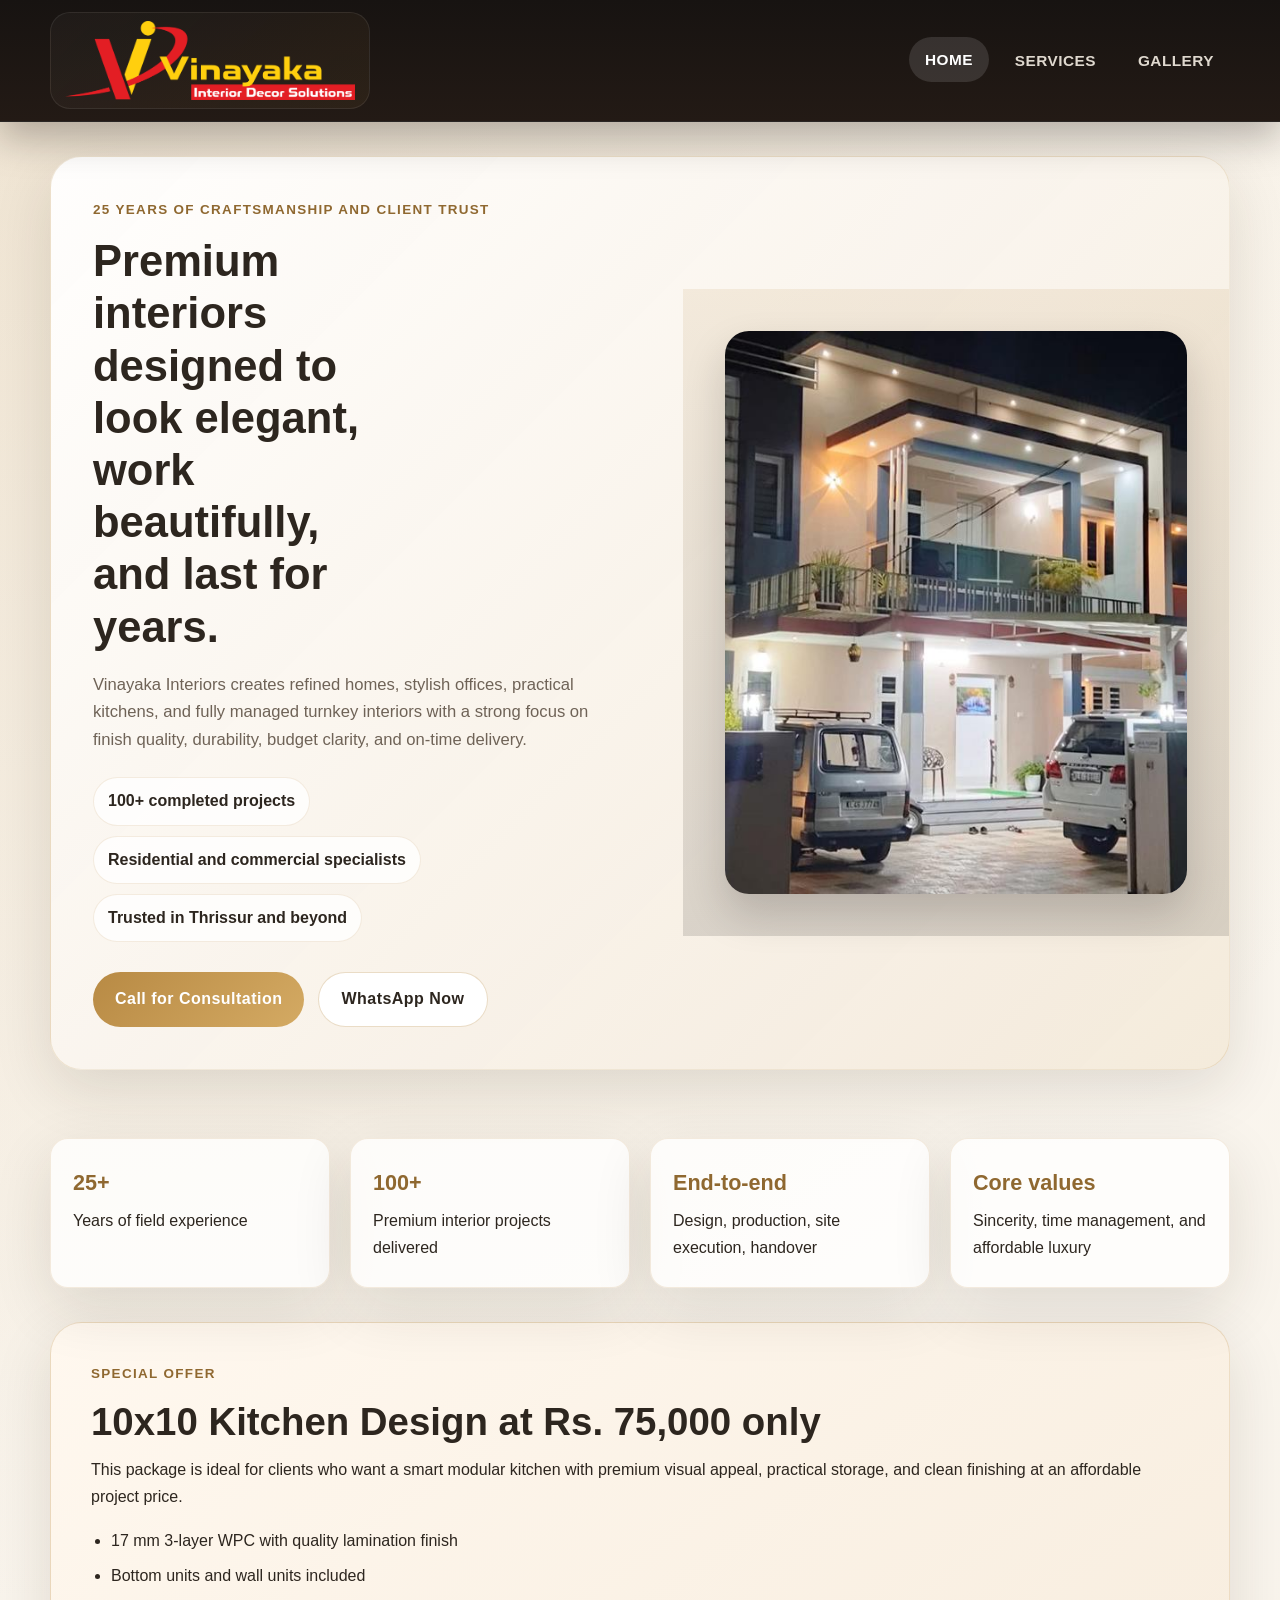
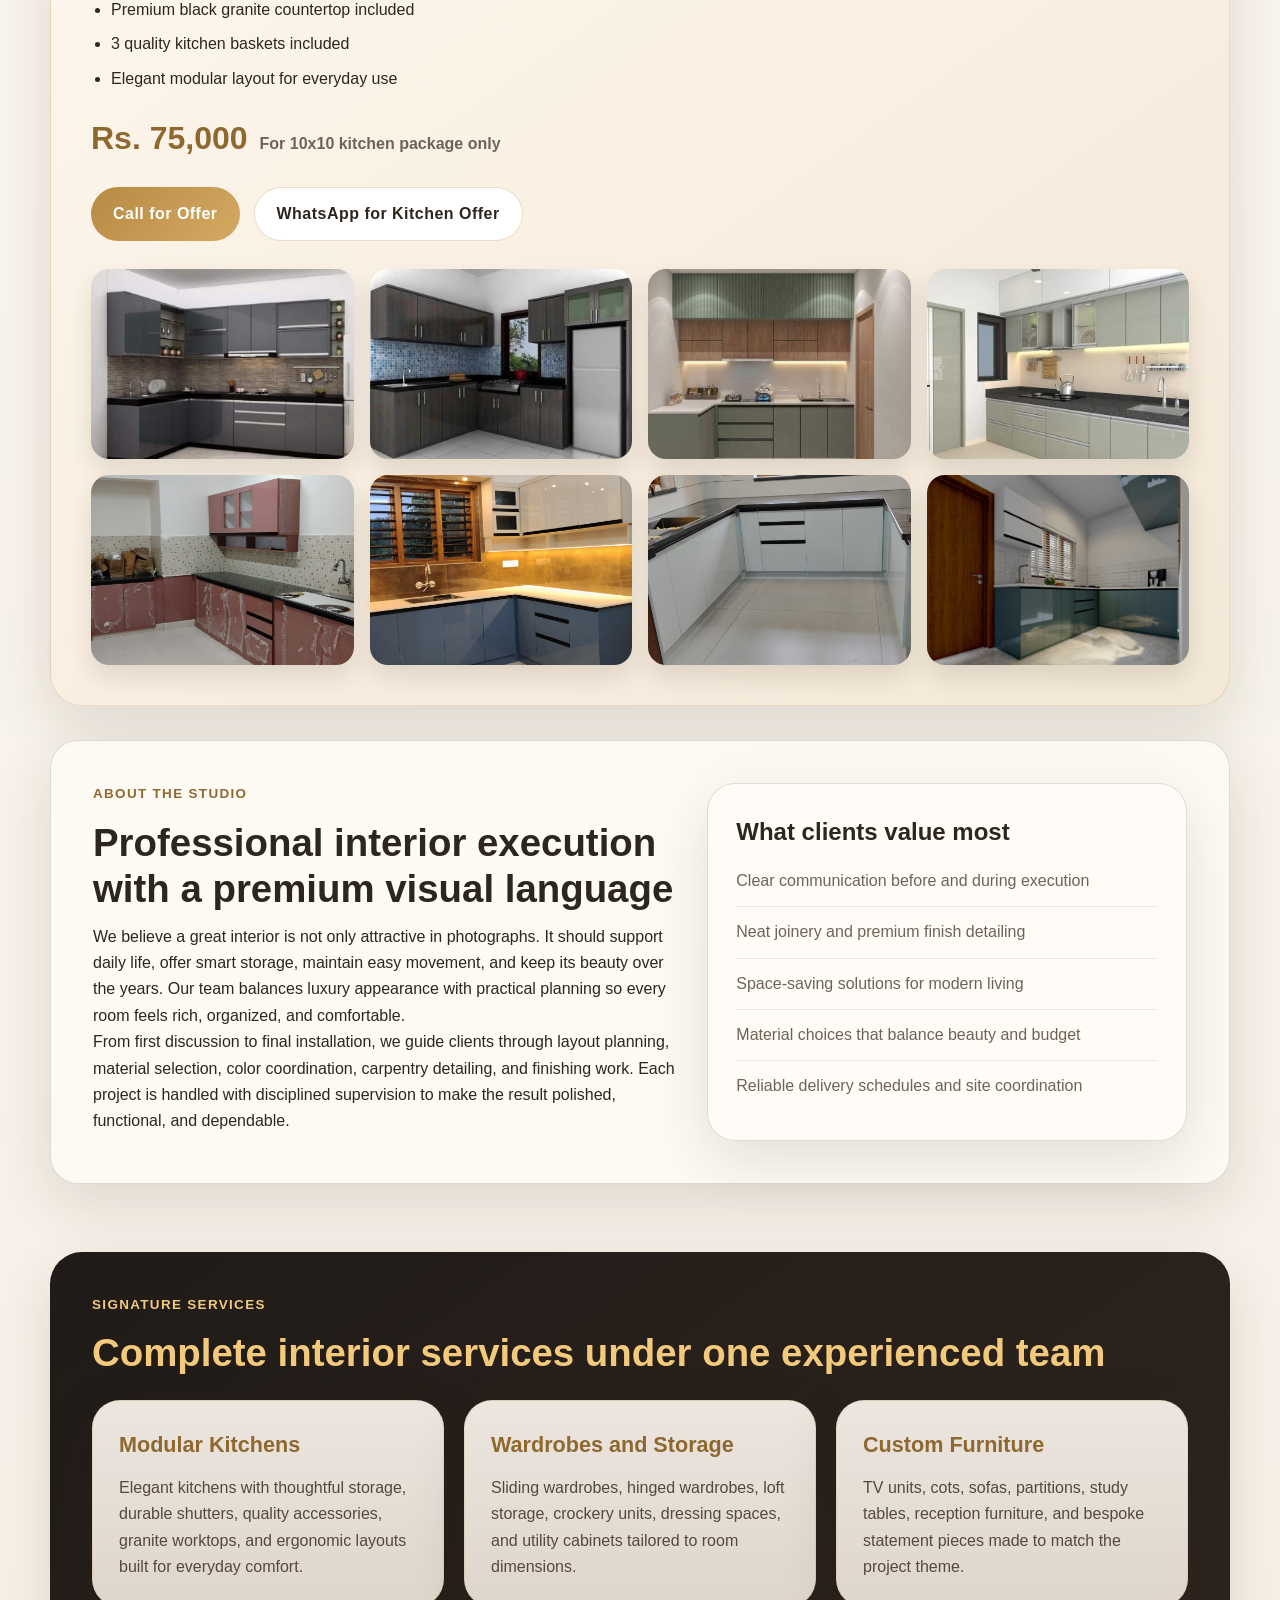
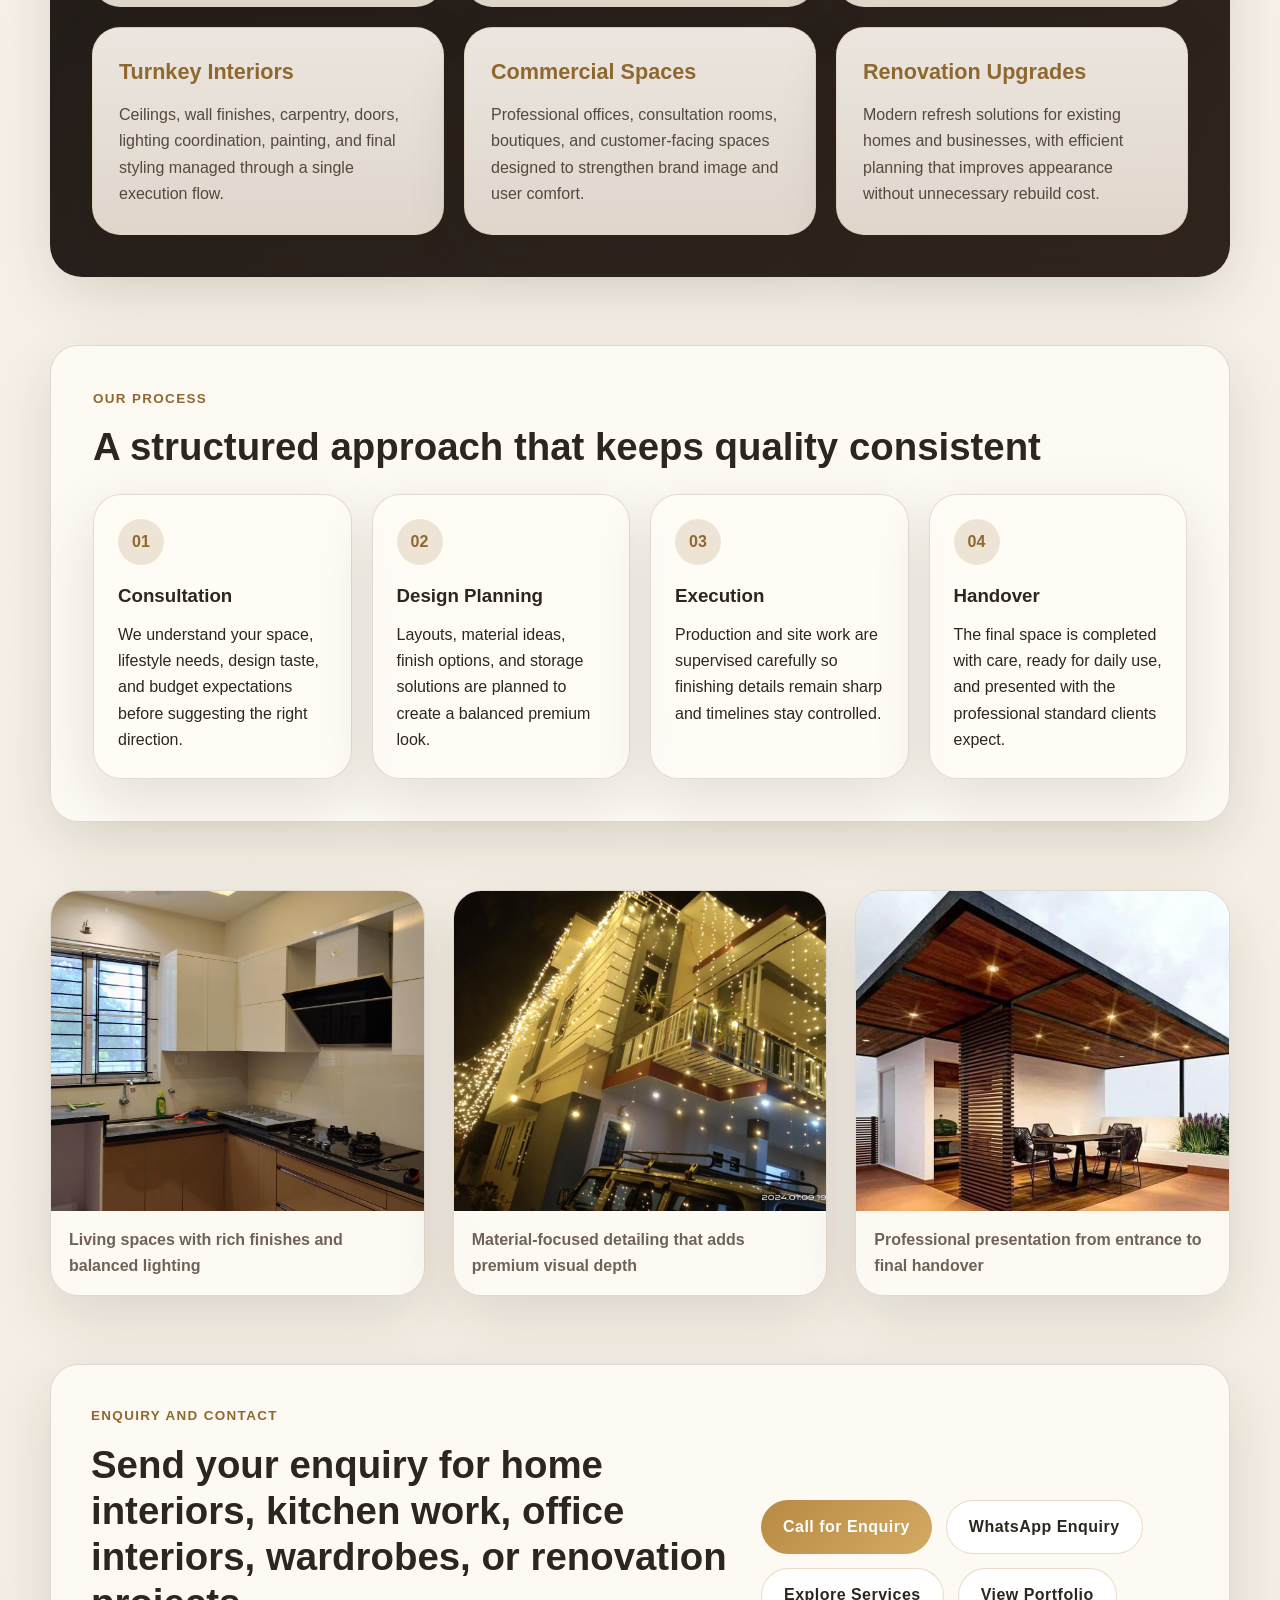
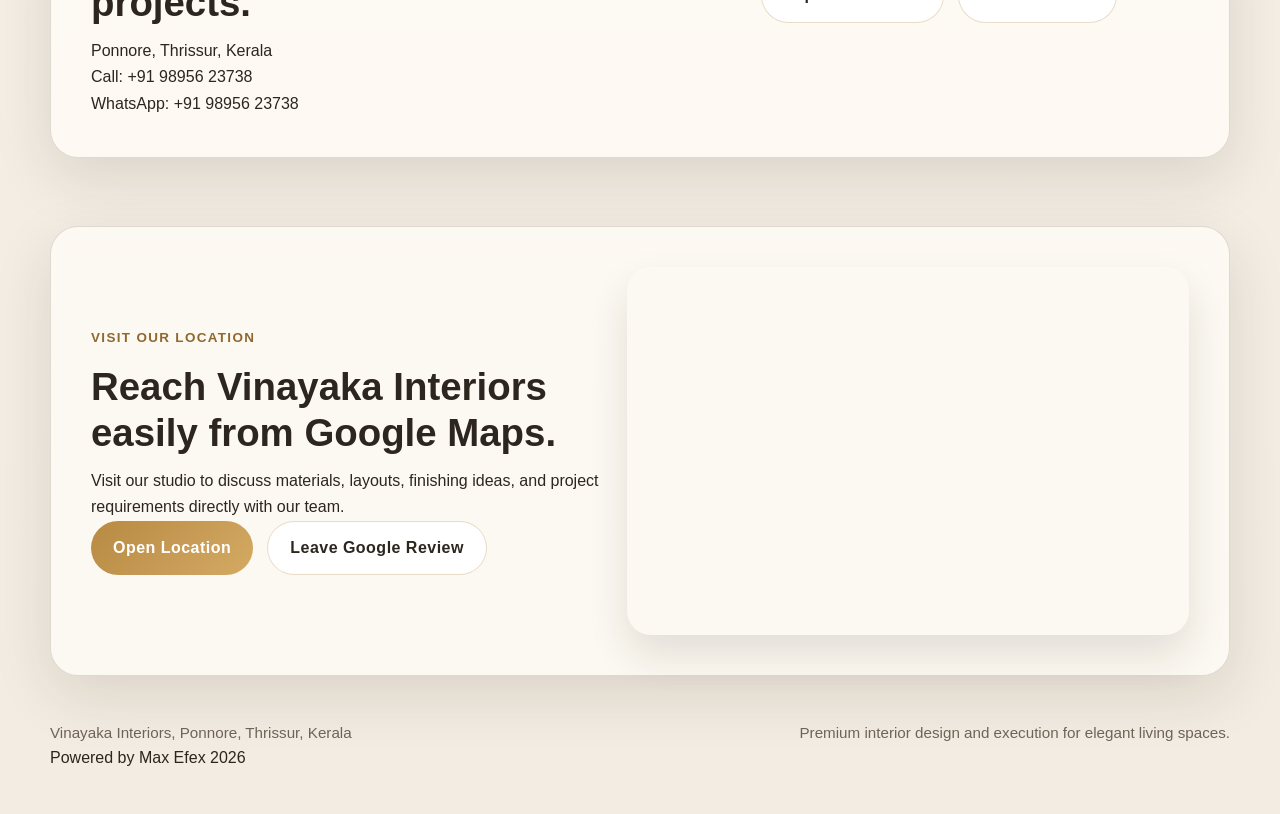
==== commit 1bb83a85: "Add files via upload" ====
--- a/index.html
+++ b/index.html
@@ -245,6 +245,7 @@
             <p>Vinayaka Interiors, Ponnore, Thrissur, Kerala</p>
             <p>Premium interior design and execution for elegant living spaces.</p>
         </div>
+        <div class="container footer-credit">Powered by Max Efex 2026</div>
     </footer>
 </body>
 </html>
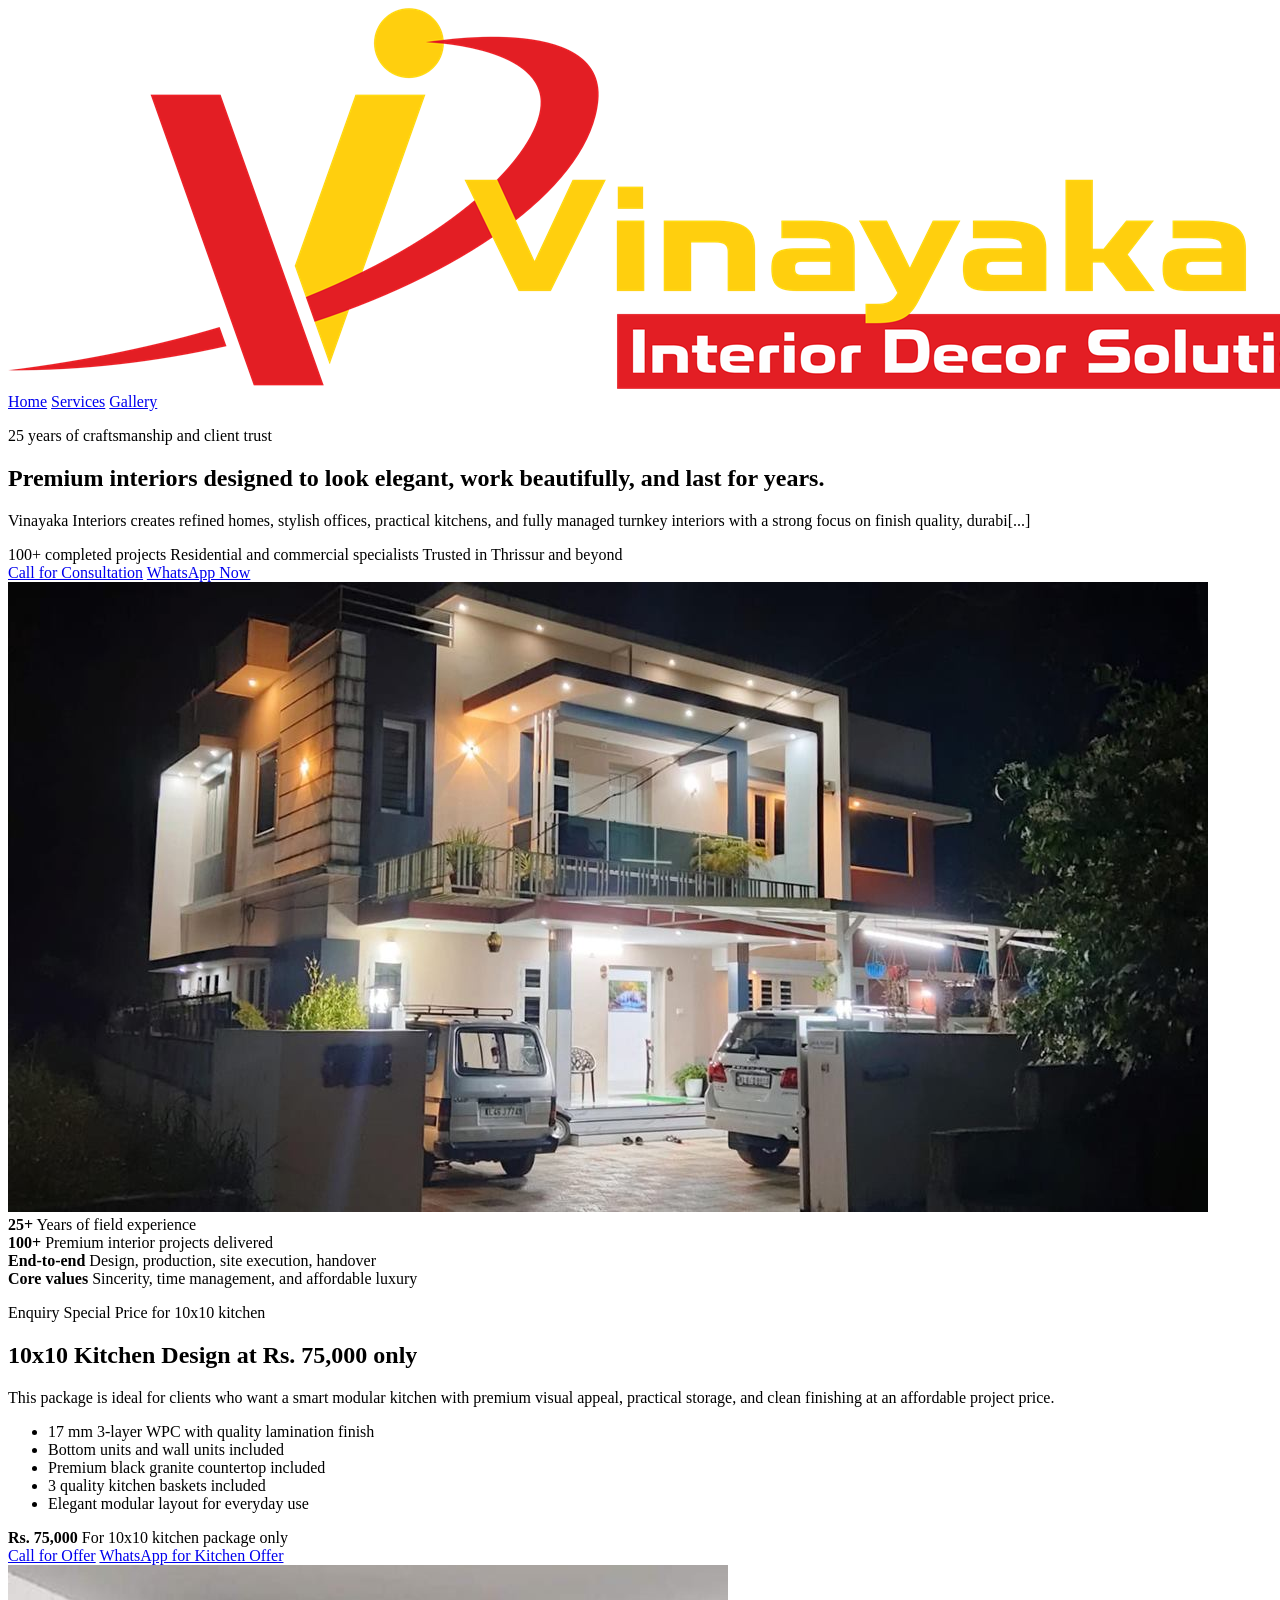
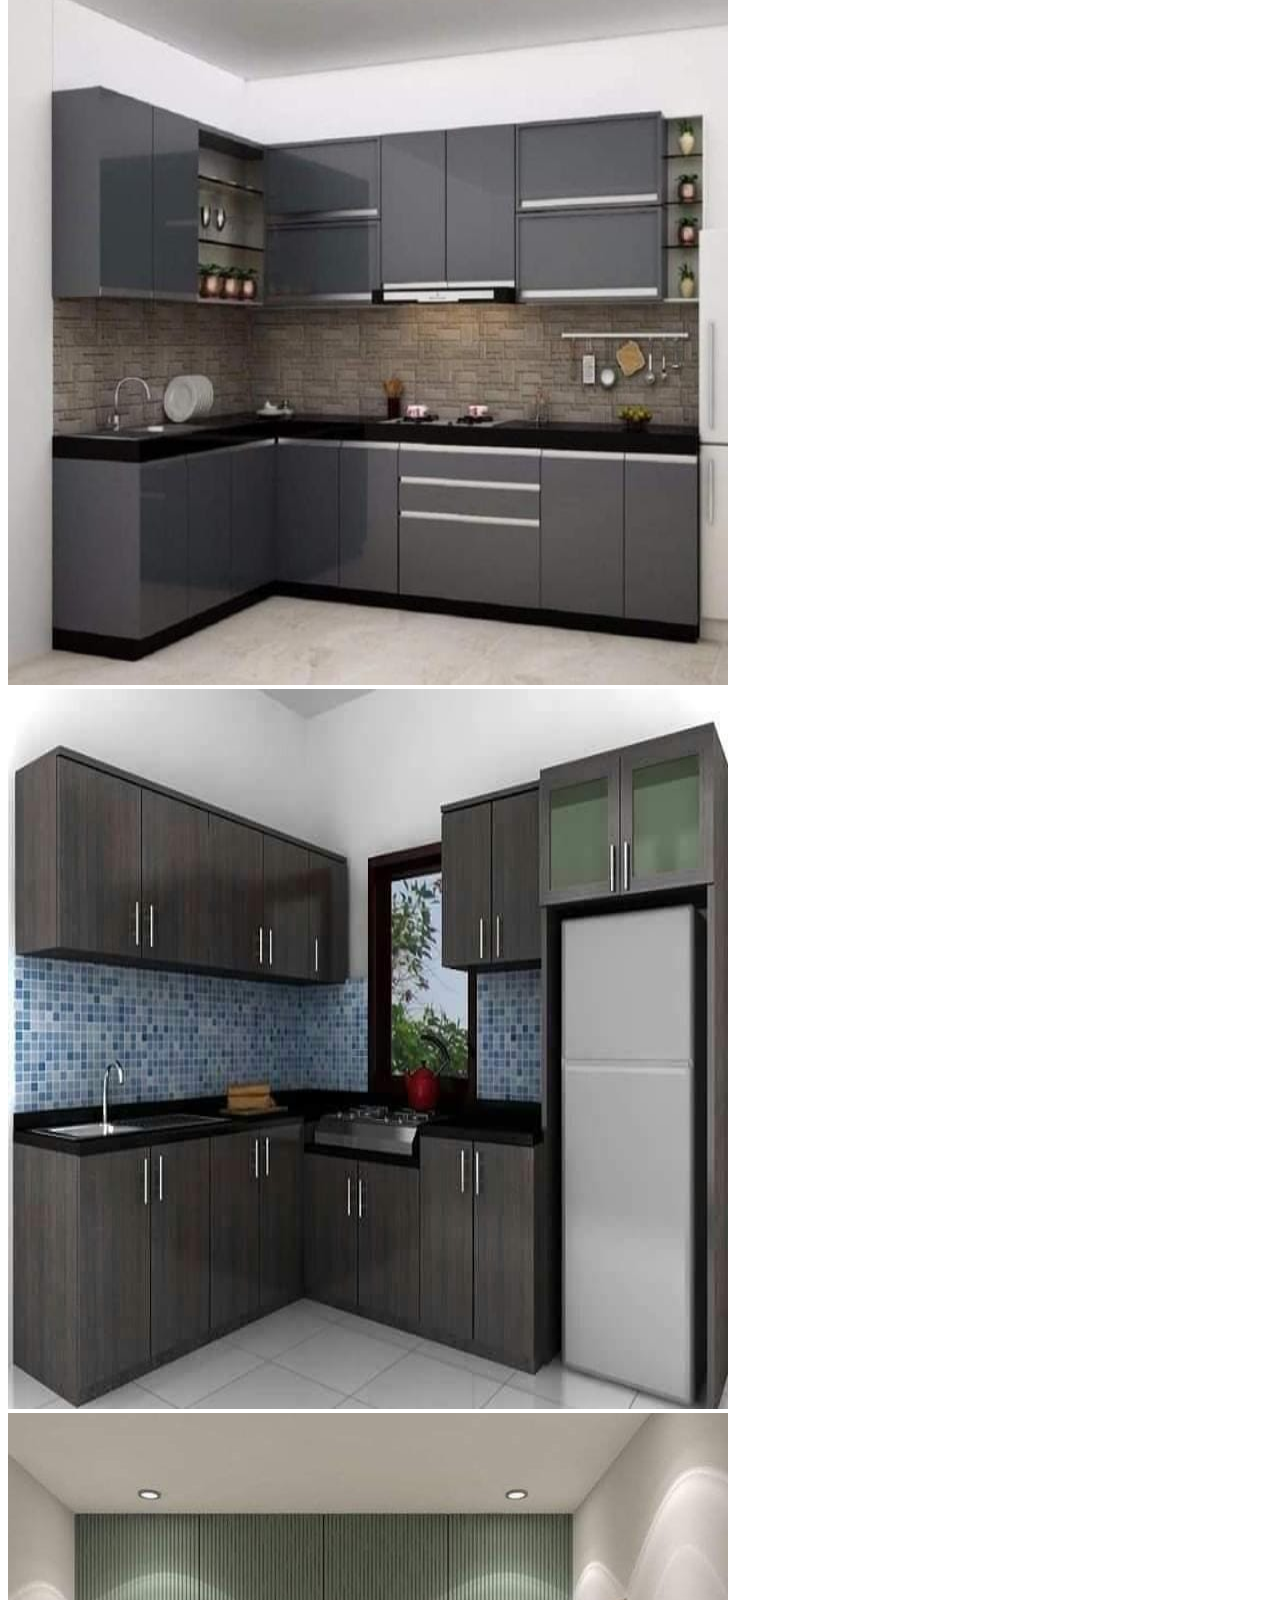
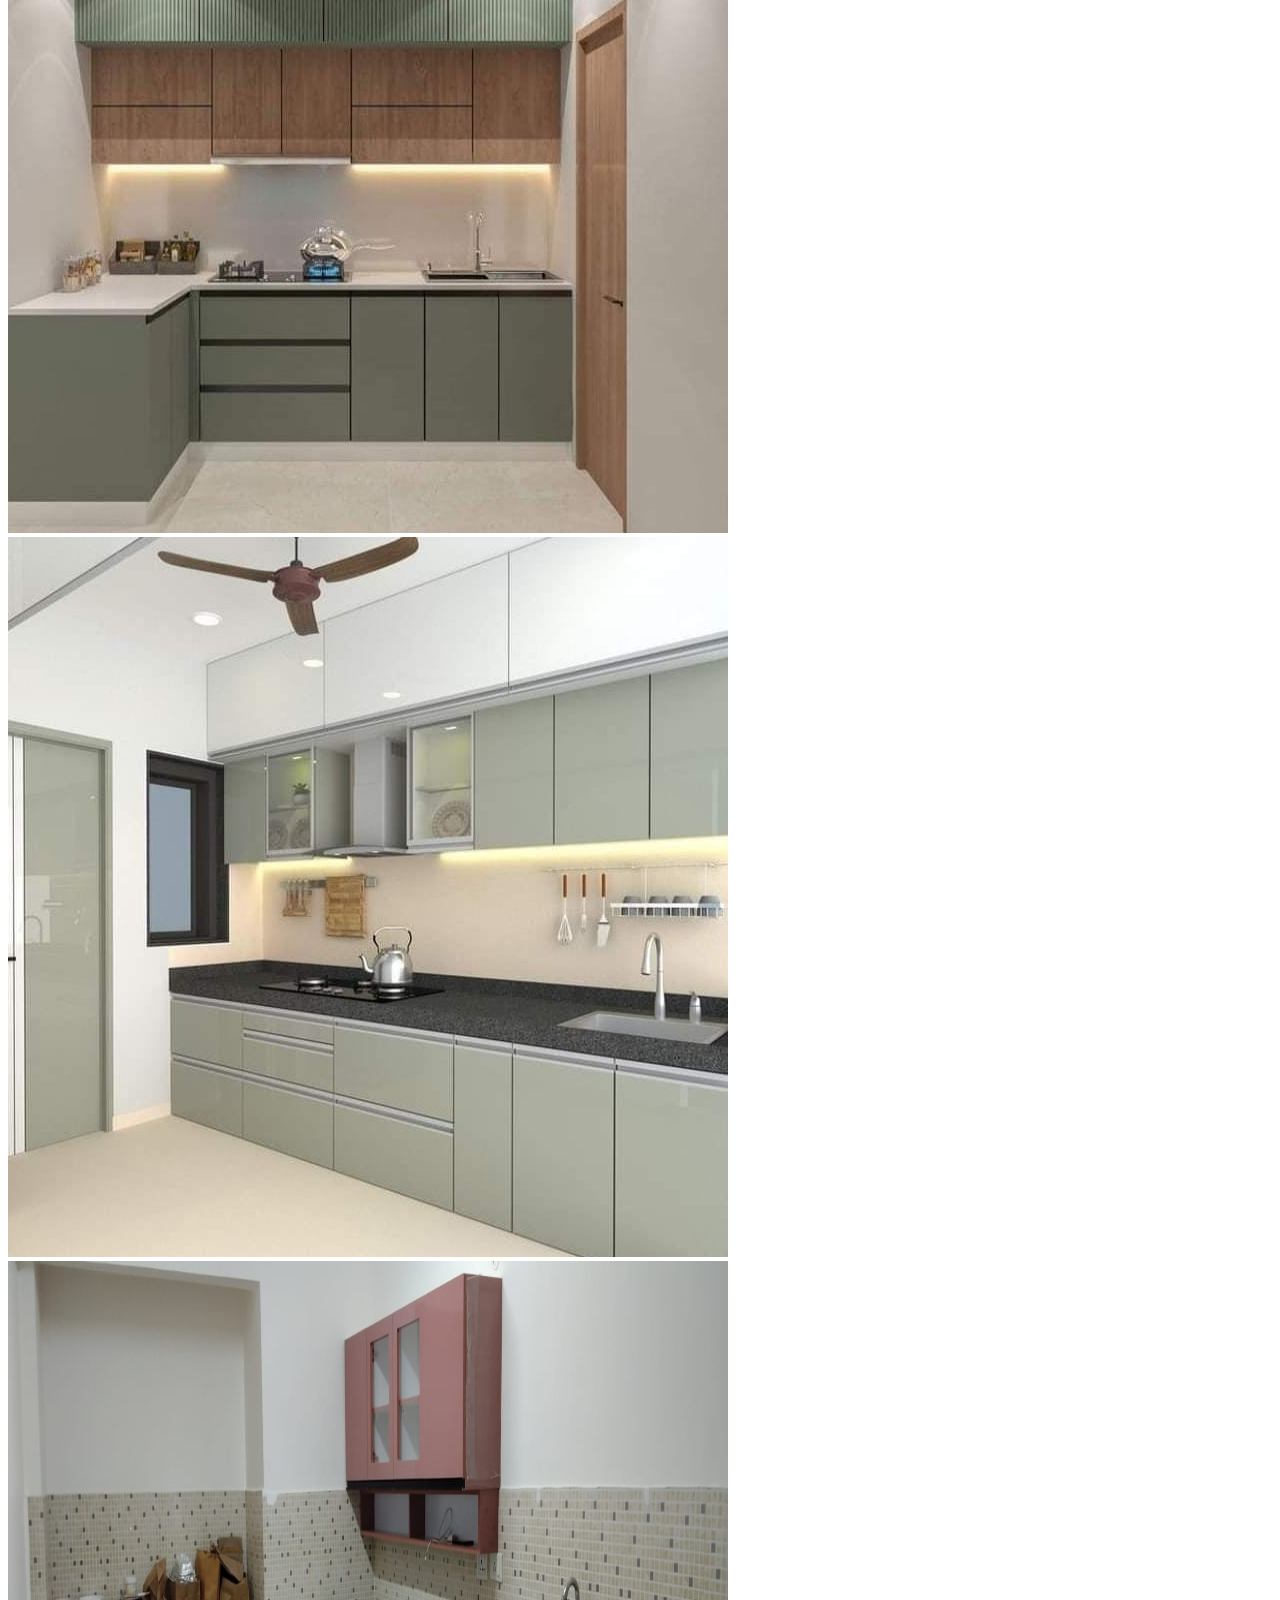
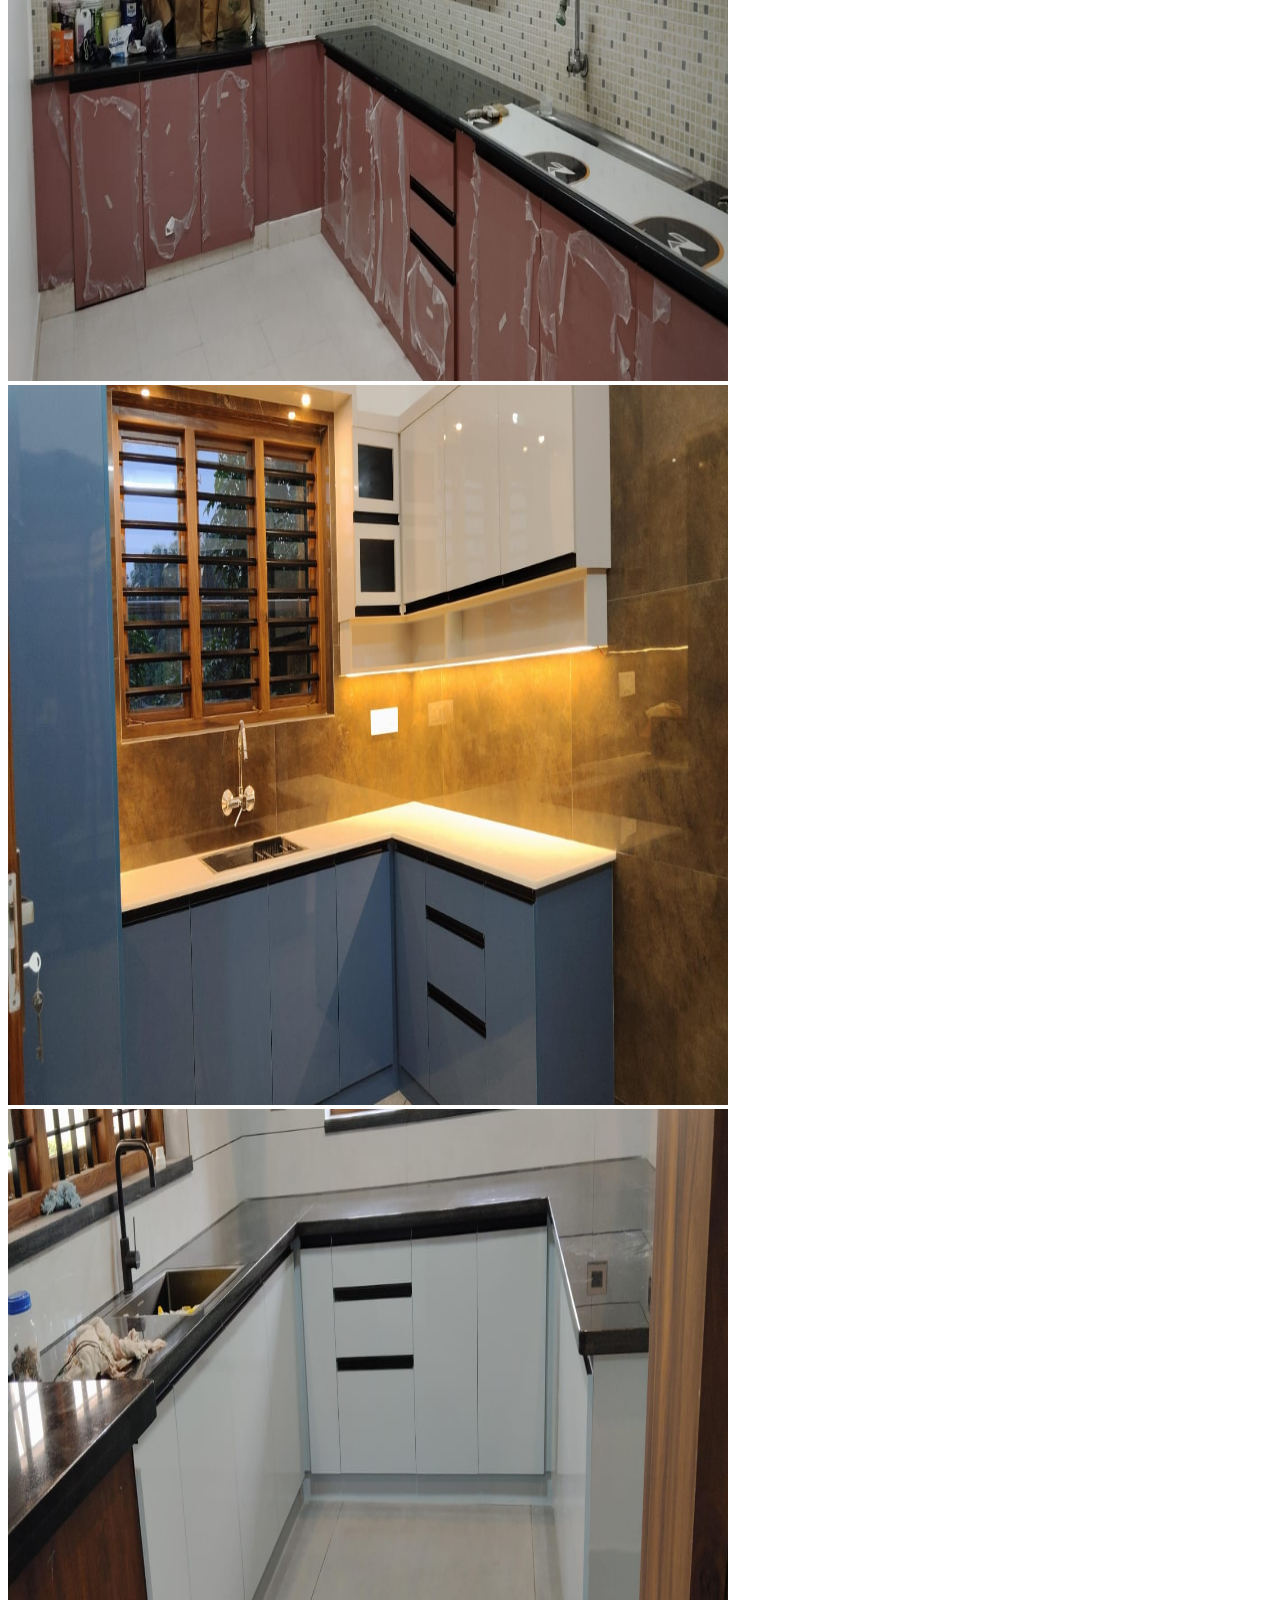
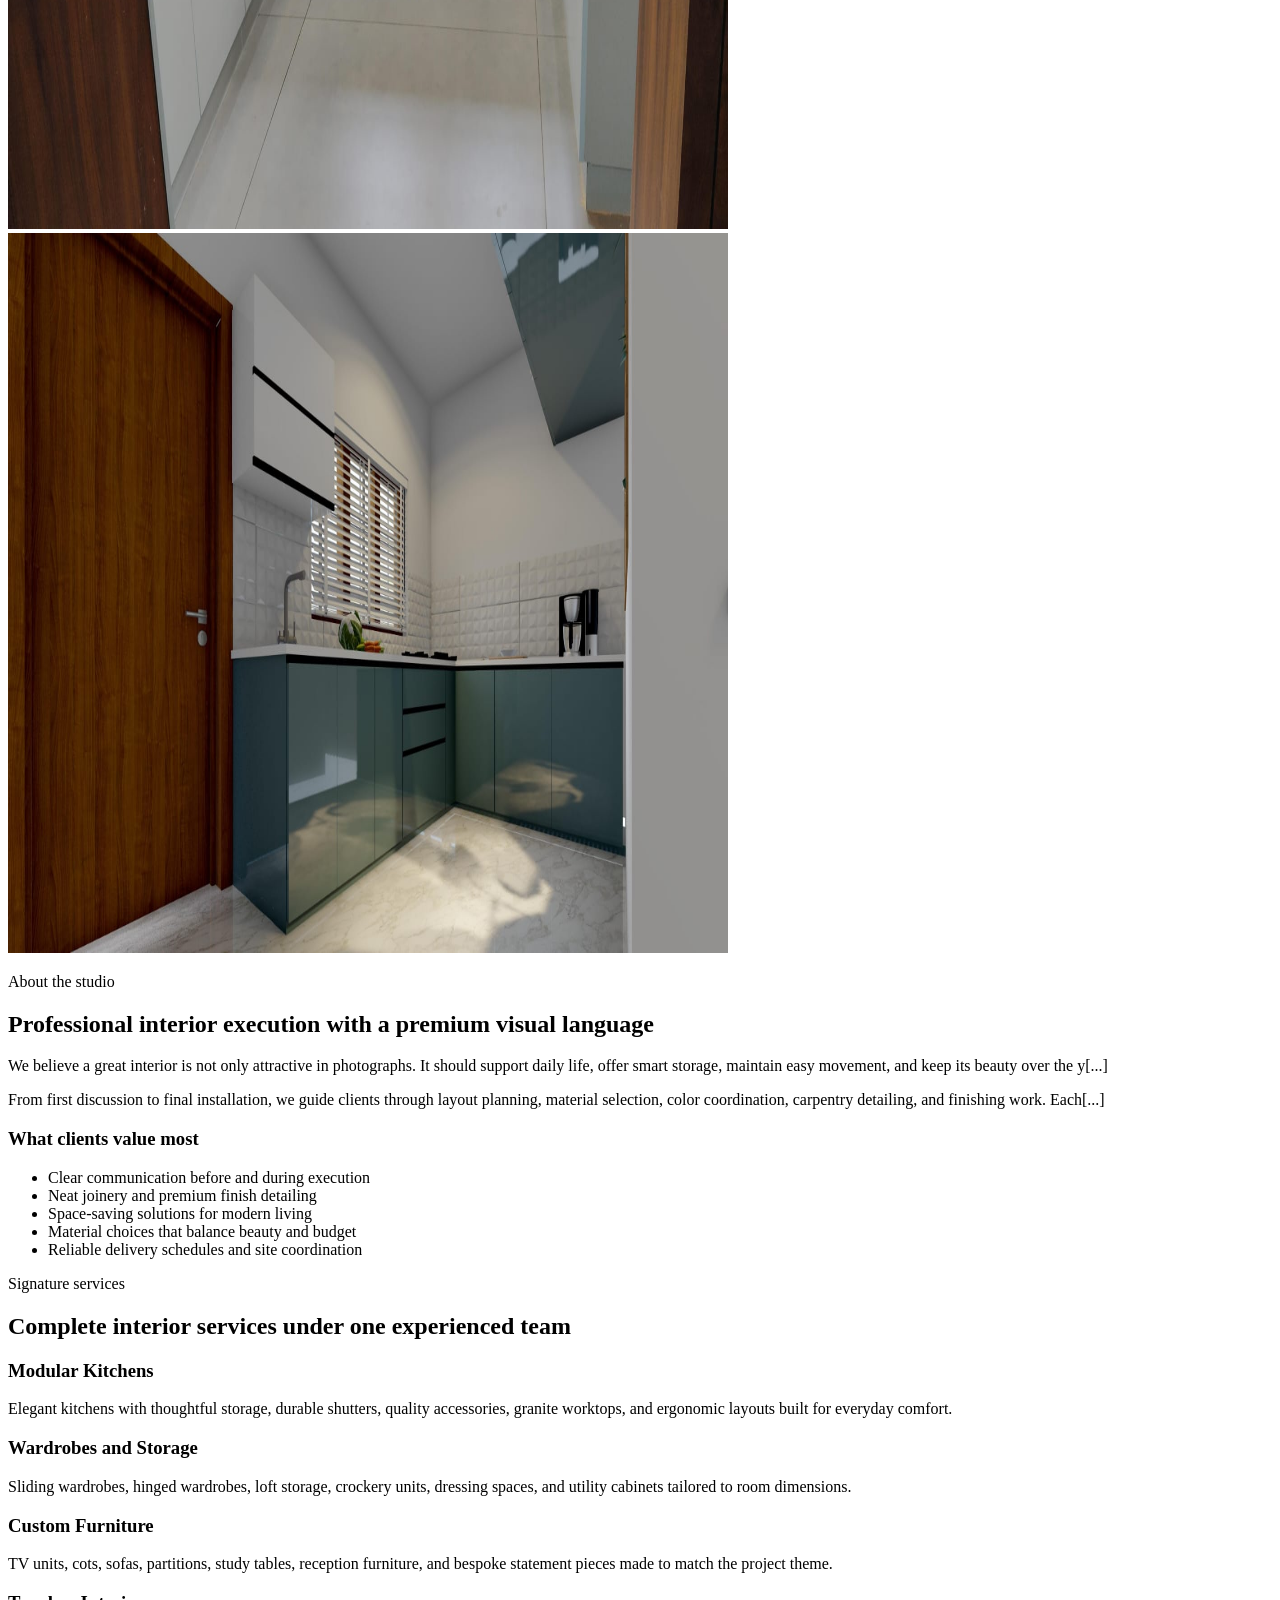
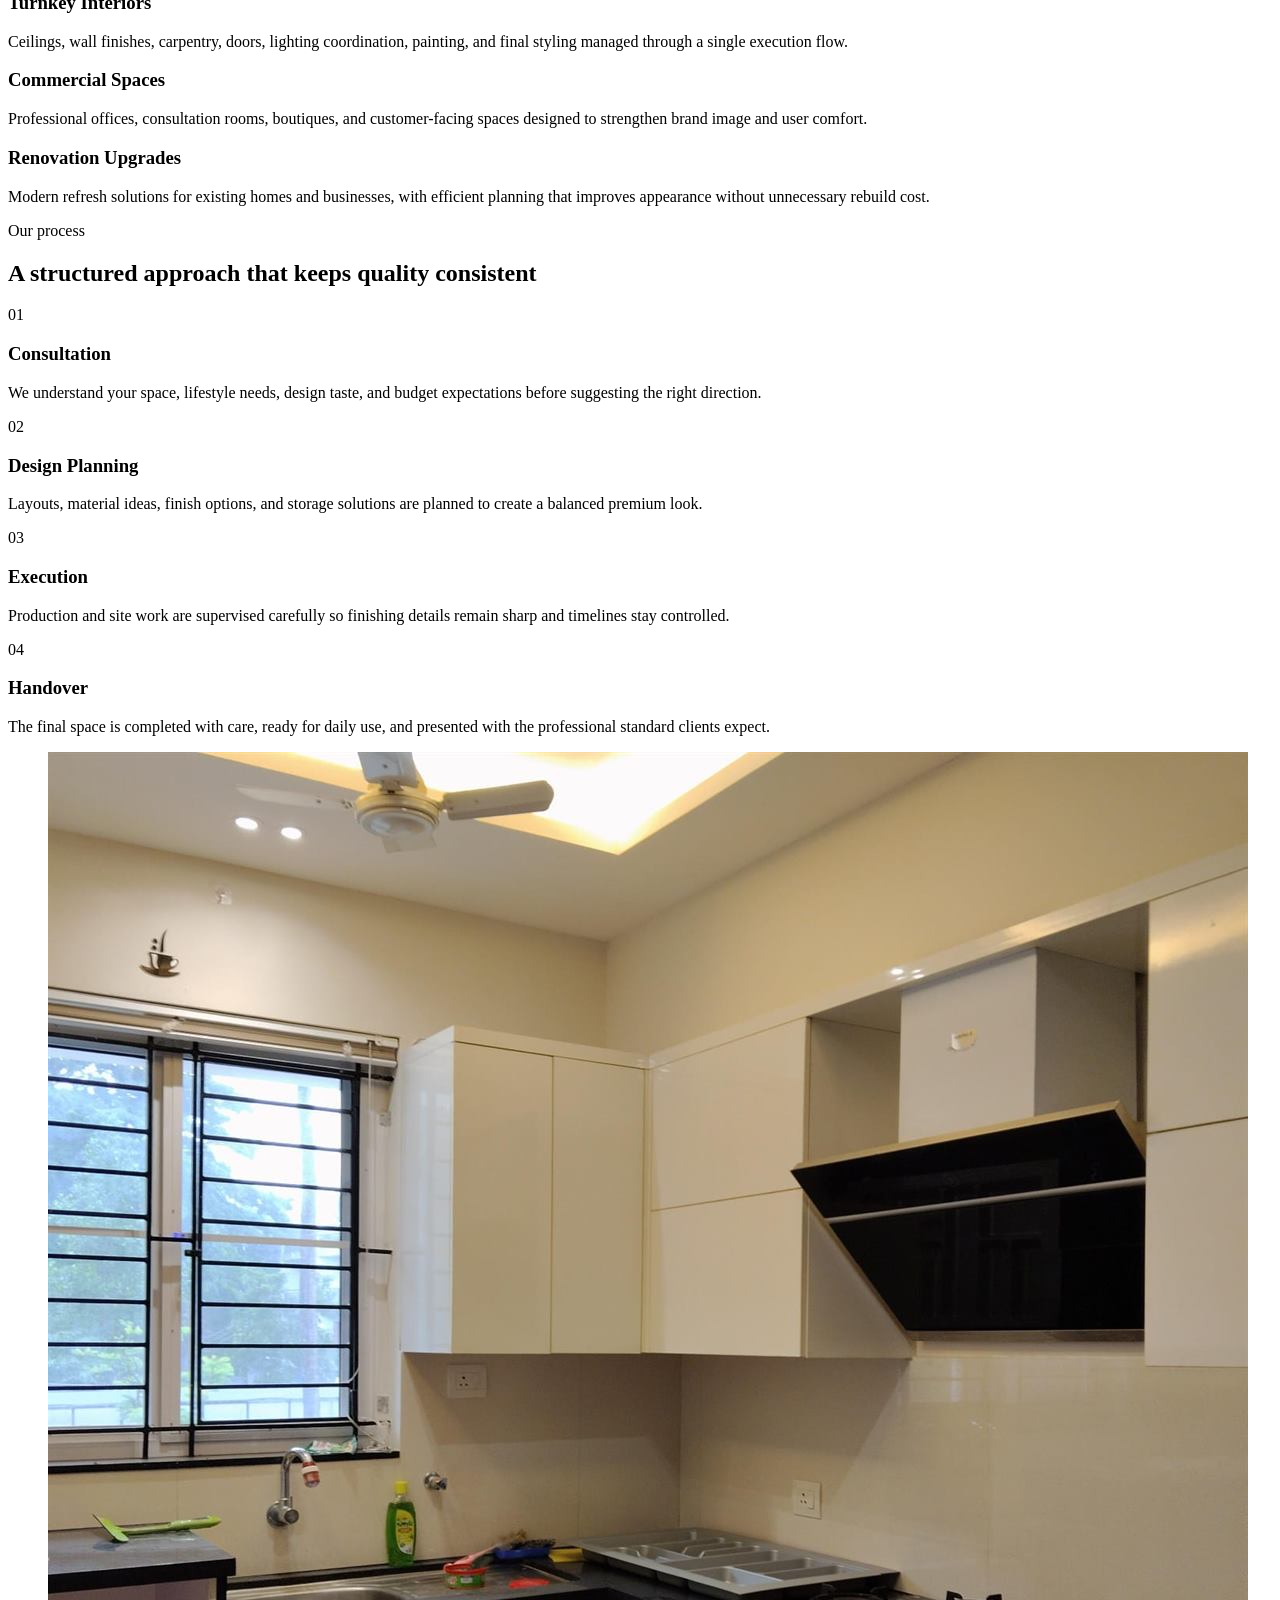
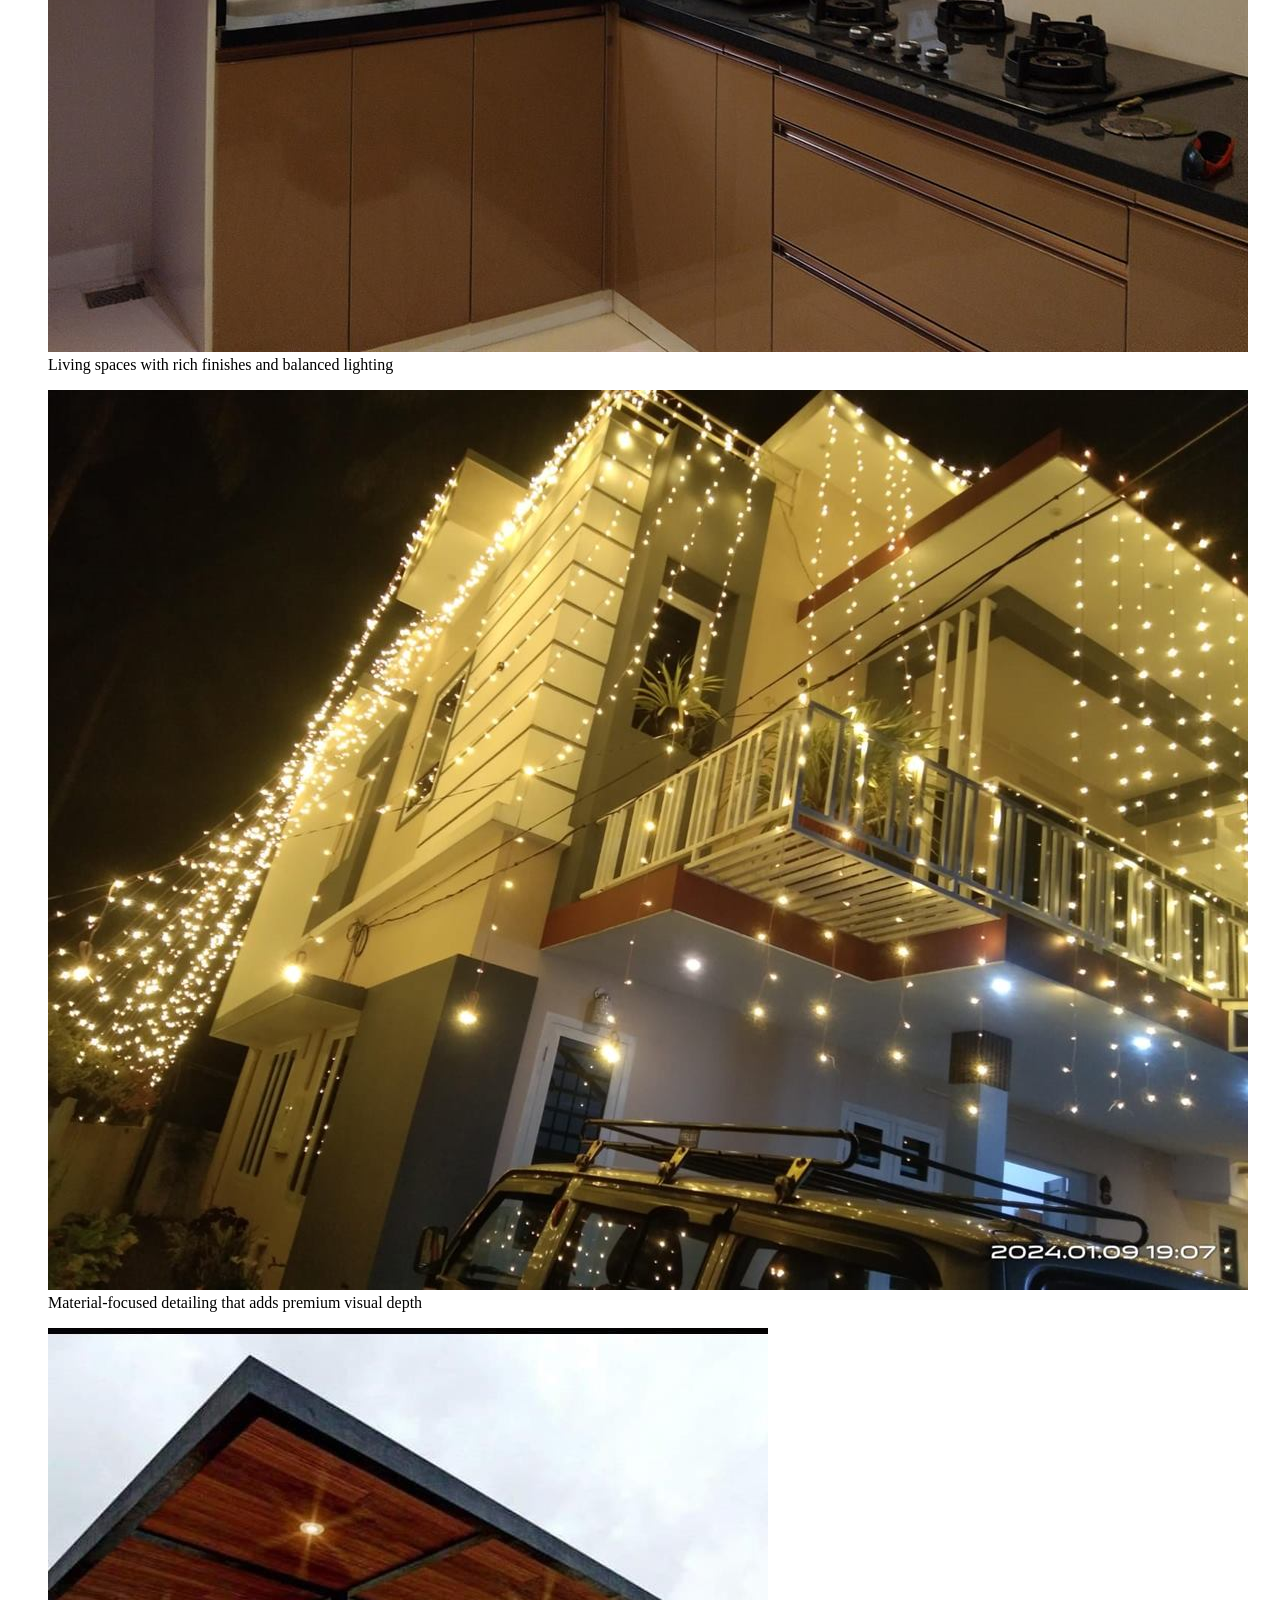
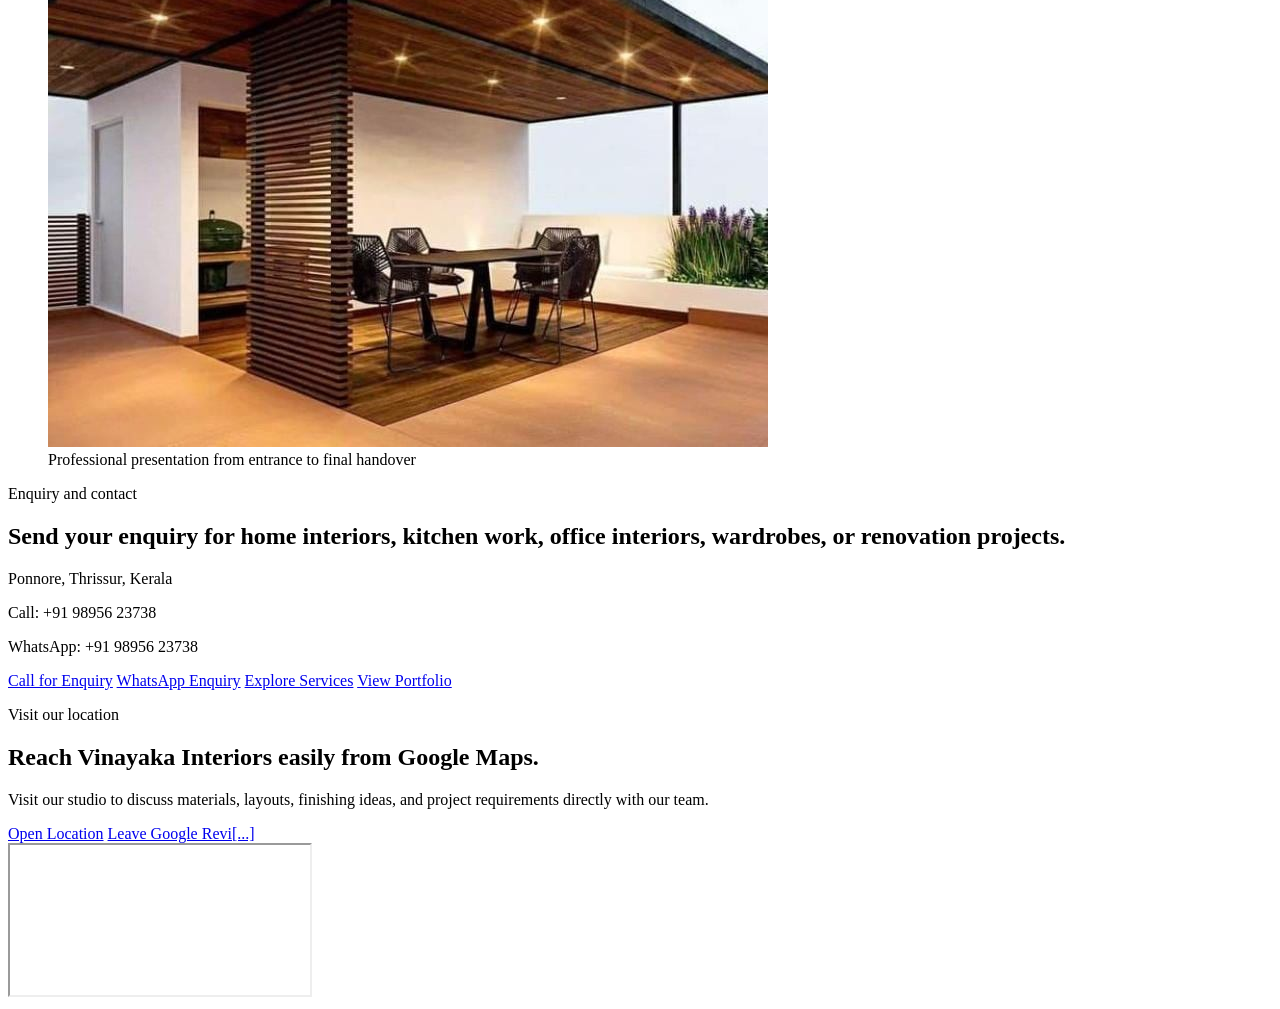
==== commit 9468ba84: "Update offer section: change "Special offer" to "Enquiry Special Price for 10x10 kitchen"" ====
--- a/index.html
+++ b/index.html
@@ -3,7 +3,7 @@
 <head>
     <meta charset="UTF-8">
     <meta name="viewport" content="width=device-width, initial-scale=1.0">
-    <meta name="description" content="Vinayaka Interiors delivers premium residential and commercial interior design, modular kitchens, wardrobes, custom furniture, false ceilings, and turnkey execution across Kerala.">
+    <meta name="description" content="Vinayaka Interiors delivers premium residential and commercial interior design, modular kitchens, wardrobes, custom furniture, false ceilings, and turnkey exec[...]
     <title>Vinayaka Interiors | Premium Interior Design in Thrissur</title>
     <link rel="stylesheet" href="style.css">
 </head>
@@ -27,7 +27,7 @@
                 <div class="hero-copy">
                     <p class="eyebrow">25 years of craftsmanship and client trust</p>
                     <h1>Premium interiors designed to look elegant, work beautifully, and last for years.</h1>
-                    <p class="lead">Vinayaka Interiors creates refined homes, stylish offices, practical kitchens, and fully managed turnkey interiors with a strong focus on finish quality, durability, budget clarity, and on-time delivery.</p>
+                    <p class="lead">Vinayaka Interiors creates refined homes, stylish offices, practical kitchens, and fully managed turnkey interiors with a strong focus on finish quality, durabi[...]
                     <div class="hero-points">
                         <span>100+ completed projects</span>
                         <span>Residential and commercial specialists</span>
@@ -39,7 +39,7 @@
                     </div>
                 </div>
                 <div class="hero-visual">
-                    <img src="images/optimized/V12.jpeg" alt="Premium modern interior design by Vinayaka Interiors" width="1200" height="630" class="hero-image" fetchpriority="high" decoding="async">
+                    <img src="images/optimized/V12.jpeg" alt="Premium modern interior design by Vinayaka Interiors" width="1200" height="630" class="hero-image" fetchpriority="high" decoding="asyn[...]
                 </div>
             </div>
         </section>
@@ -68,7 +68,7 @@
         <section class="offer-section">
             <div class="container offer-panel">
                 <div class="offer-copy">
-                    <p class="section-tag">Special offer</p>
+                    <p class="section-tag">Enquiry Special Price for 10x10 kitchen</p>
                     <h2>10x10 Kitchen Design at Rs. 75,000 only</h2>
                     <p>This package is ideal for clients who want a smart modular kitchen with premium visual appeal, practical storage, and clean finishing at an affordable project price.</p>
                     <ul class="offer-list">
@@ -105,8 +105,8 @@
                 <div>
                     <p class="section-tag">About the studio</p>
                     <h2>Professional interior execution with a premium visual language</h2>
-                    <p>We believe a great interior is not only attractive in photographs. It should support daily life, offer smart storage, maintain easy movement, and keep its beauty over the years. Our team balances luxury appearance with practical planning so every room feels rich, organized, and comfortable.</p>
-                    <p>From first discussion to final installation, we guide clients through layout planning, material selection, color coordination, carpentry detailing, and finishing work. Each project is handled with disciplined supervision to make the result polished, functional, and dependable.</p>
+                    <p>We believe a great interior is not only attractive in photographs. It should support daily life, offer smart storage, maintain easy movement, and keep its beauty over the y[...]
+                    <p>From first discussion to final installation, we guide clients through layout planning, material selection, color coordination, carpentry detailing, and finishing work. Each[...]
                 </div>
                 <div class="info-panel">
                     <h3>What clients value most</h3>
@@ -230,11 +230,11 @@
                     <p>Visit our studio to discuss materials, layouts, finishing ideas, and project requirements directly with our team.</p>
                     <div class="cta-row">
                         <a href="https://maps.app.goo.gl/gSb2u2tdSpuxBzYN9" class="luxury-btn primary-btn" target="_blank" rel="noopener">Open Location</a>
-                        <a href="https://search.google.com/local/writereview?placeid=ChIJde4FZwDrpzsRINdgrIAGUQc" class="luxury-btn secondary-btn" target="_blank" rel="noopener">Leave Google Review</a>
+                        <a href="https://search.google.com/local/writereview?placeid=ChIJde4FZwDrpzsRINdgrIAGUQc" class="luxury-btn secondary-btn" target="_blank" rel="noopener">Leave Google Revi[...]
                     </div>
                 </div>
                 <div class="map-frame">
-                    <iframe src="https://www.google.com/maps/embed?pb=!1m18!1m12!1m3!1d3921.9755641903052!2d76.1339722!3d10.5810833!2m3!1f0!2f0!3f0!3m2!1i1024!2i768!4f13.1!3m3!1m2!1s0x3ba7eb006705ee75%3A0x7510680ac60d720!2sVinayaka%20Interiors!5e0!3m2!1sen!2sin!4v1769613013277!5m2!1sen!2sin" title="Vinayaka Interiors location map" loading="lazy" referrerpolicy="no-referrer-when-downgrade" allowfullscreen></iframe>
+                    <iframe src="https://www.google.com/maps/embed?pb=!1m18!1m12!1m3!1d3921.9755641903052!2d76.1339722!3d10.5810833!2m3!1f0!2f0!3f0!3m2!1i1024!2i768!4f13.1!3m3!1m2!1s0x3ba7eb00670[...]
                 </div>
             </div>
         </section>
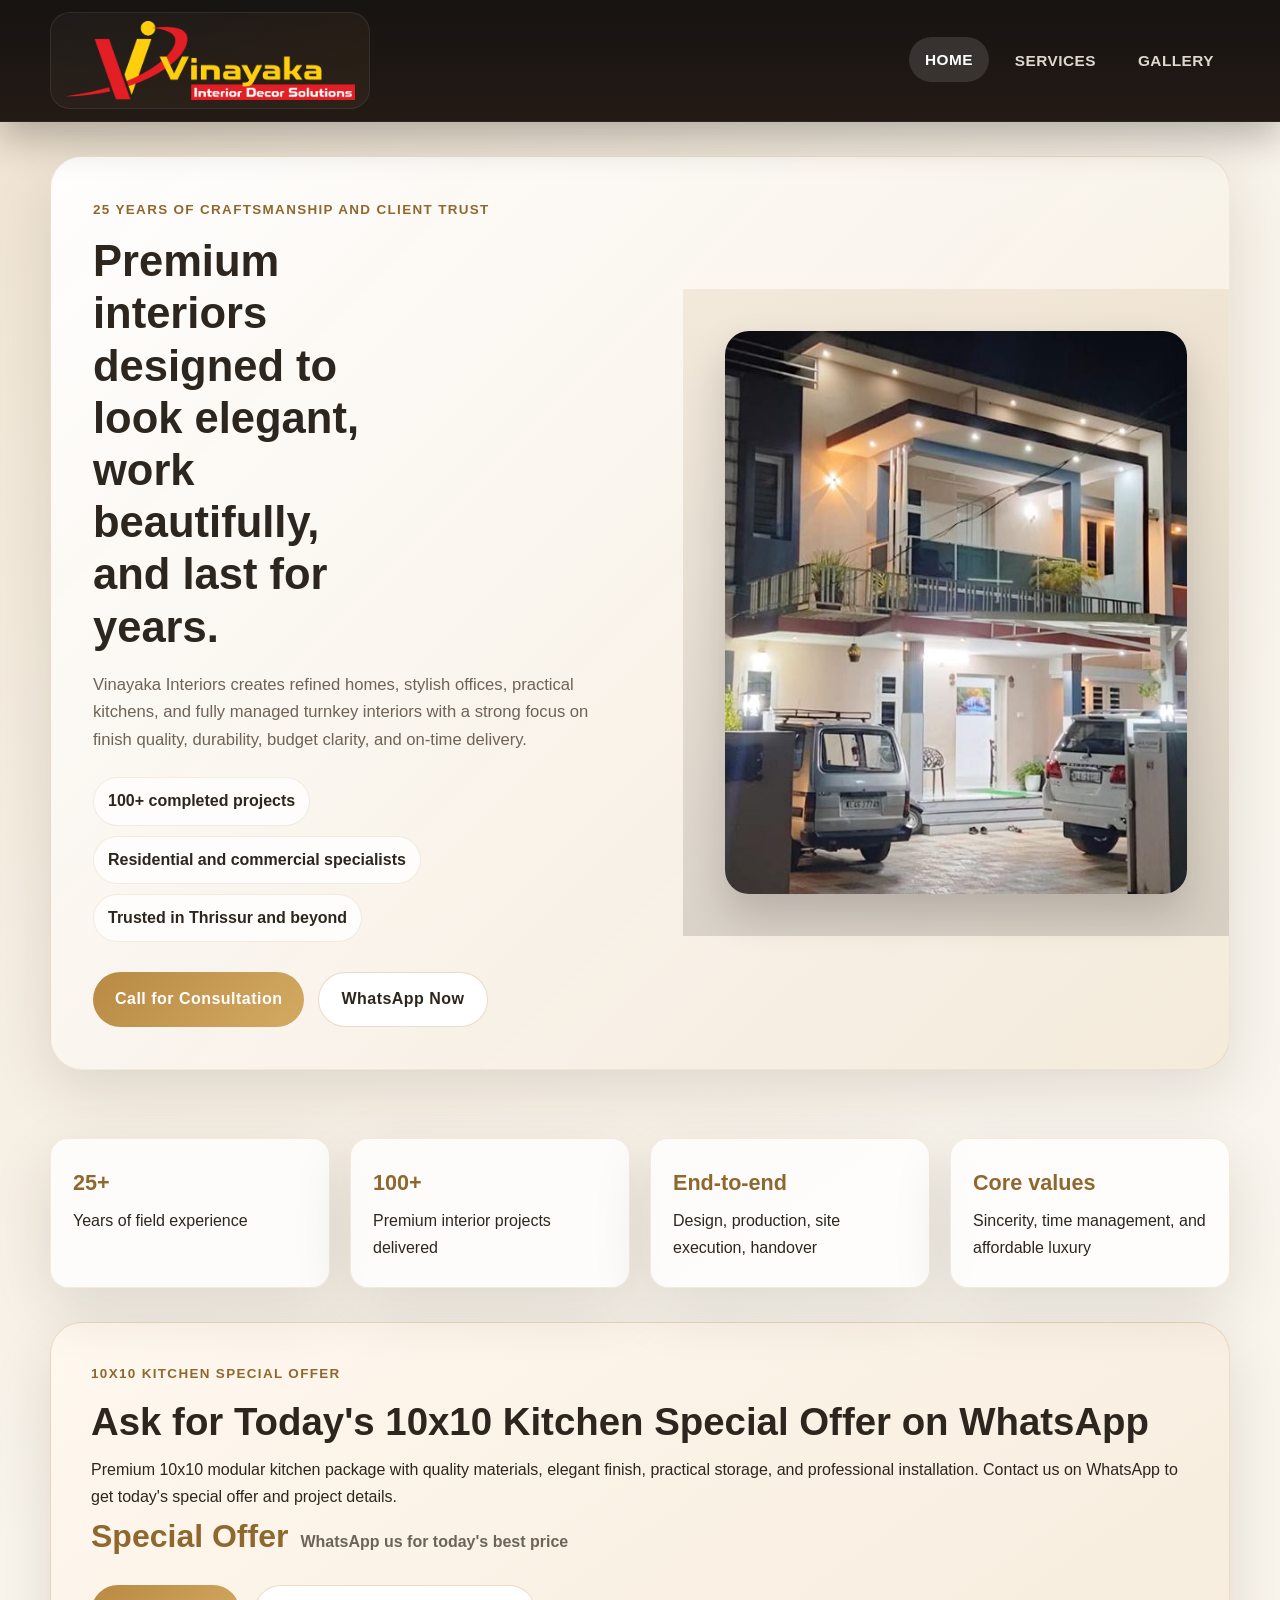
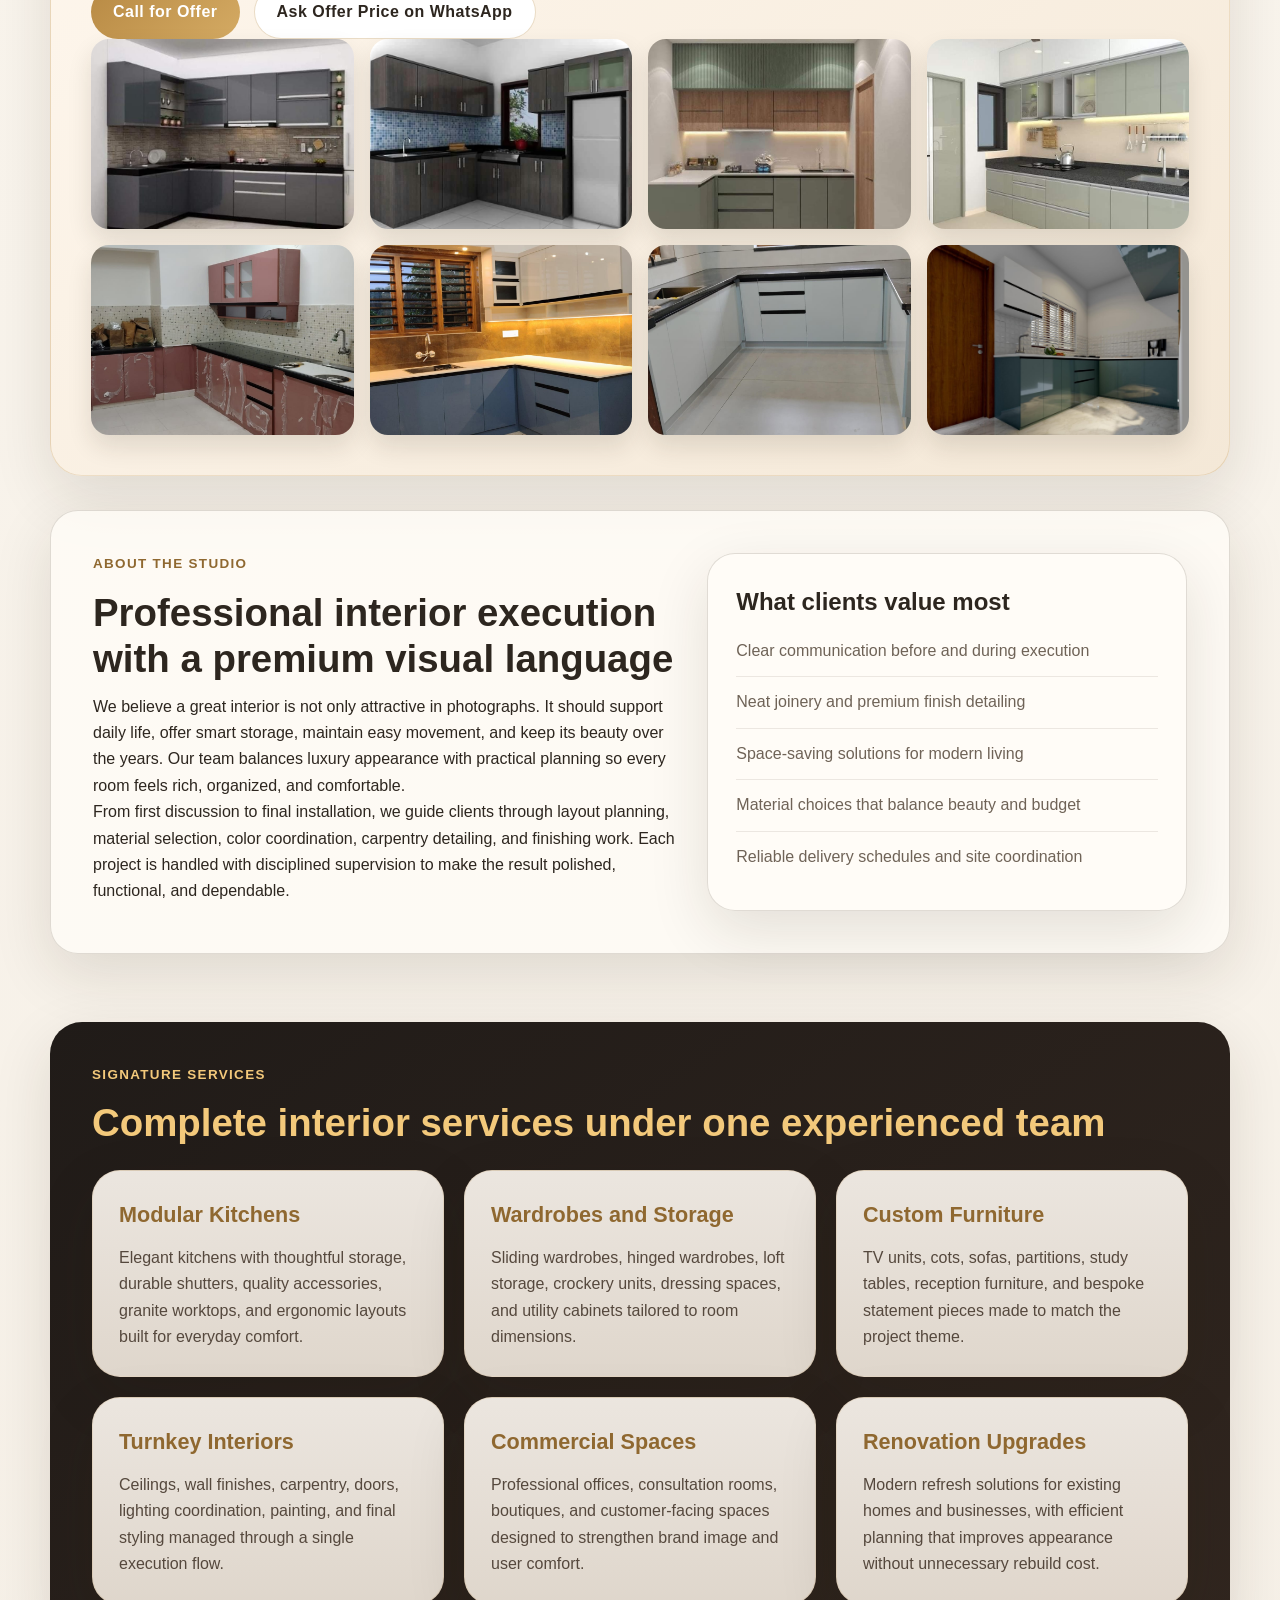
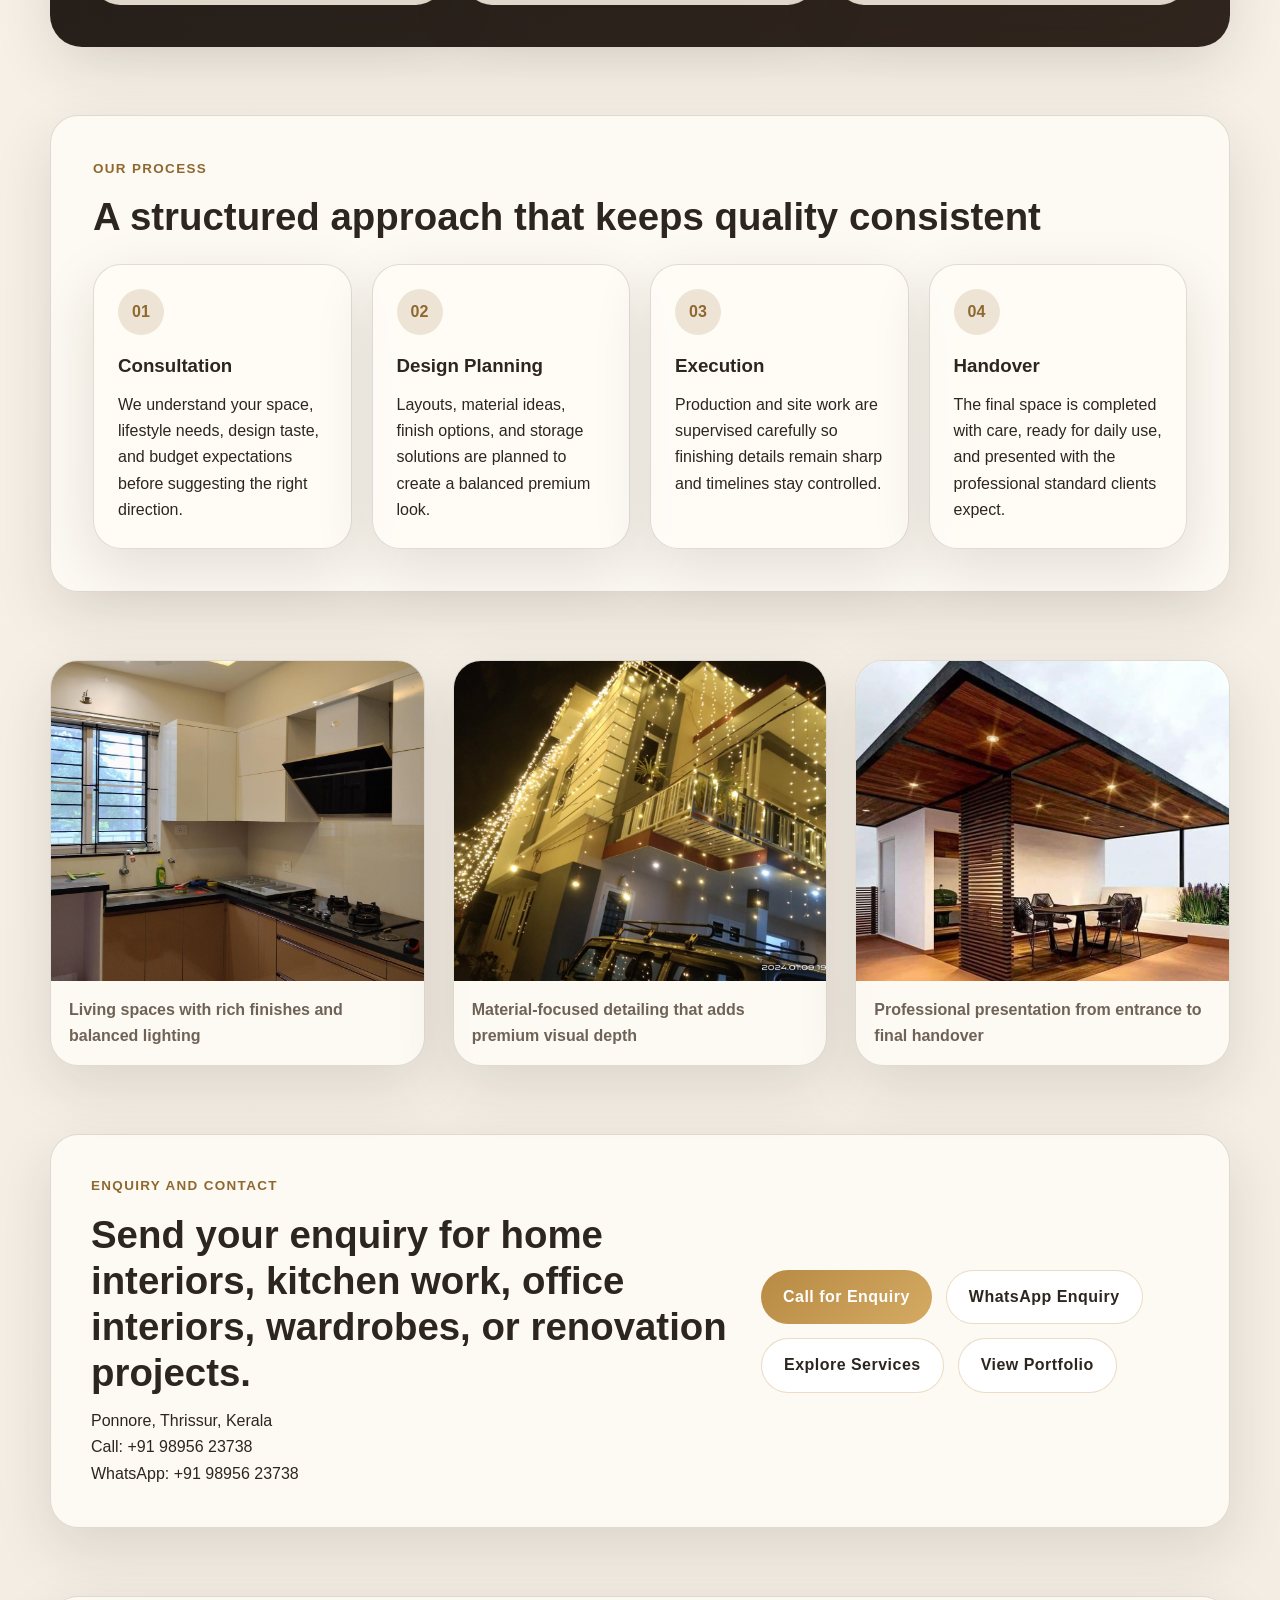
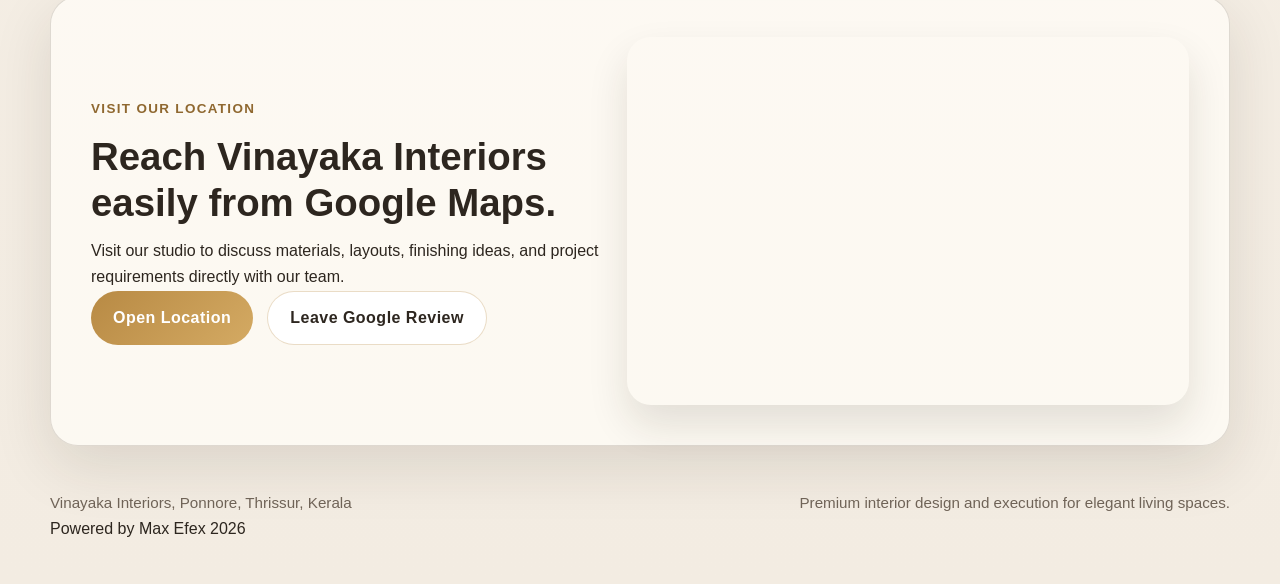
==== commit ff293d78: "Add files via upload" ====
--- a/index.html
+++ b/index.html
@@ -1,17 +1,21 @@
 <!DOCTYPE html>
 <html lang="en">
+
 <head>
     <meta charset="UTF-8">
     <meta name="viewport" content="width=device-width, initial-scale=1.0">
-    <meta name="description" content="Vinayaka Interiors delivers premium residential and commercial interior design, modular kitchens, wardrobes, custom furniture, false ceilings, and turnkey exec[...]
+    <meta name="description"
+        content="Vinayaka Interiors delivers premium residential and commercial interior design, modular kitchens, wardrobes, custom furniture, false ceilings, and turnkey execution across Kerala.">
     <title>Vinayaka Interiors | Premium Interior Design in Thrissur</title>
     <link rel="stylesheet" href="style.css">
 </head>
+
 <body>
     <header class="site-header">
         <div class="container topbar">
             <a href="index.html" class="brand-mark" aria-label="Vinayaka Interiors home">
-                <img src="images/optimized/vinayakalogofull.png" alt="Vinayaka Interiors" class="elegant-logo" width="1400" height="381" fetchpriority="high" decoding="async">
+                <img src="images/optimized/vinayakalogofull.png" alt="Vinayaka Interiors" class="elegant-logo"
+                    width="1400" height="381" fetchpriority="high" decoding="async">
             </a>
             <nav class="main-nav" aria-label="Primary navigation">
                 <a href="index.html" class="active">Home</a>
@@ -27,7 +31,9 @@
                 <div class="hero-copy">
                     <p class="eyebrow">25 years of craftsmanship and client trust</p>
                     <h1>Premium interiors designed to look elegant, work beautifully, and last for years.</h1>
-                    <p class="lead">Vinayaka Interiors creates refined homes, stylish offices, practical kitchens, and fully managed turnkey interiors with a strong focus on finish quality, durabi[...]
+                    <p class="lead">Vinayaka Interiors creates refined homes, stylish offices, practical kitchens, and
+                        fully managed turnkey interiors with a strong focus on finish quality, durability, budget
+                        clarity, and on-time delivery.</p>
                     <div class="hero-points">
                         <span>100+ completed projects</span>
                         <span>Residential and commercial specialists</span>
@@ -39,7 +45,8 @@
                     </div>
                 </div>
                 <div class="hero-visual">
-                    <img src="images/optimized/V12.jpeg" alt="Premium modern interior design by Vinayaka Interiors" width="1200" height="630" class="hero-image" fetchpriority="high" decoding="asyn[...]
+                    <img src="images/optimized/V12.jpeg" alt="Premium modern interior design by Vinayaka Interiors"
+                        width="1200" height="630" class="hero-image" fetchpriority="high" decoding="async">
                 </div>
             </div>
         </section>
@@ -64,40 +71,51 @@
                 </article>
             </div>
         </section>
-
         <section class="offer-section">
             <div class="container offer-panel">
                 <div class="offer-copy">
-                    <p class="section-tag">Enquiry Special Price for 10x10 kitchen</p>
-                    <h2>10x10 Kitchen Design at Rs. 75,000 only</h2>
-                    <p>This package is ideal for clients who want a smart modular kitchen with premium visual appeal, practical storage, and clean finishing at an affordable project price.</p>
-                    <ul class="offer-list">
-                        <li>17 mm 3-layer WPC with quality lamination finish</li>
-                        <li>Bottom units and wall units included</li>
-                        <li>Premium black granite countertop included</li>
-                        <li>3 quality kitchen baskets included</li>
-                        <li>Elegant modular layout for everyday use</li>
-                    </ul>
+                    <p class="section-tag">10x10 Kitchen Special Offer</p>
+
+                    <h2>Ask for Today's 10x10 Kitchen Special Offer on WhatsApp</h2>
+
+                    <p>
+                        Premium 10x10 modular kitchen package with quality materials, elegant finish,
+                        practical storage, and professional installation. Contact us on WhatsApp to get
+                        today's special offer and project details.
+                    </p>
+
                     <div class="offer-price-row">
-                        <strong>Rs. 75,000</strong>
-                        <span>For 10x10 kitchen package only</span>
-                    </div>
+                        <strong>Special Offer</strong>
+                        <span>WhatsApp us for today's best price</span>
+                    </div>
+
                     <div class="cta-row">
                         <a href="tel:+919895623738" class="luxury-btn primary-btn">Call for Offer</a>
-                        <a href="https://wa.me/919895623738" class="luxury-btn secondary-btn">WhatsApp for Kitchen Offer</a>
-                    </div>
-                </div>
-                <div class="offer-gallery">
-                    <img src="ofr1.jpeg" alt="10x10 modular kitchen design model 1" width="720" height="720" loading="lazy" decoding="async">
-                    <img src="ofr2.jpeg" alt="10x10 modular kitchen design model 2" width="720" height="720" loading="lazy" decoding="async">
-                    <img src="ofr3.jpeg" alt="10x10 modular kitchen design model 3" width="720" height="720" loading="lazy" decoding="async">
-                    <img src="ofr4.jpeg" alt="10x10 modular kitchen design model 4" width="720" height="720" loading="lazy" decoding="async">
-                    <img src="ofr5.jpeg" alt="10x10 modular kitchen design model 5" width="720" height="720" loading="lazy" decoding="async">
-                    <img src="ofr6.jpeg" alt="10x10 modular kitchen design model 6" width="720" height="720" loading="lazy" decoding="async">
-                    <img src="ofr7.jpeg" alt="10x10 modular kitchen design model 7" width="720" height="720" loading="lazy" decoding="async">
-                    <img src="ofr8.jpeg" alt="10x10 modular kitchen design model 8" width="720" height="720" loading="lazy" decoding="async">
-                </div>
-            </div>
+
+                        <a href="https://wa.me/919895623738?text=Hi%20Vinayaka%20Interiors,%20I%20would%20like%20to%20know%20the%2010x10%20Kitchen%20Special%20Offer"
+                            class="luxury-btn secondary-btn">
+                            Ask Offer Price on WhatsApp
+                        </a>
+                    </div>
+                    <div class="offer-gallery">
+                        <img src="ofr1.jpeg" alt="10x10 modular kitchen design model 1" width="720" height="720"
+                            loading="lazy" decoding="async">
+                        <img src="ofr2.jpeg" alt="10x10 modular kitchen design model 2" width="720" height="720"
+                            loading="lazy" decoding="async">
+                        <img src="ofr3.jpeg" alt="10x10 modular kitchen design model 3" width="720" height="720"
+                            loading="lazy" decoding="async">
+                        <img src="ofr4.jpeg" alt="10x10 modular kitchen design model 4" width="720" height="720"
+                            loading="lazy" decoding="async">
+                        <img src="ofr5.jpeg" alt="10x10 modular kitchen design model 5" width="720" height="720"
+                            loading="lazy" decoding="async">
+                        <img src="ofr6.jpeg" alt="10x10 modular kitchen design model 6" width="720" height="720"
+                            loading="lazy" decoding="async">
+                        <img src="ofr7.jpeg" alt="10x10 modular kitchen design model 7" width="720" height="720"
+                            loading="lazy" decoding="async">
+                        <img src="ofr8.jpeg" alt="10x10 modular kitchen design model 8" width="720" height="720"
+                            loading="lazy" decoding="async">
+                    </div>
+                </div>
         </section>
 
         <section class="content-section">
@@ -105,8 +123,13 @@
                 <div>
                     <p class="section-tag">About the studio</p>
                     <h2>Professional interior execution with a premium visual language</h2>
-                    <p>We believe a great interior is not only attractive in photographs. It should support daily life, offer smart storage, maintain easy movement, and keep its beauty over the y[...]
-                    <p>From first discussion to final installation, we guide clients through layout planning, material selection, color coordination, carpentry detailing, and finishing work. Each[...]
+                    <p>We believe a great interior is not only attractive in photographs. It should support daily life,
+                        offer smart storage, maintain easy movement, and keep its beauty over the years. Our team
+                        balances luxury appearance with practical planning so every room feels rich, organized, and
+                        comfortable.</p>
+                    <p>From first discussion to final installation, we guide clients through layout planning, material
+                        selection, color coordination, carpentry detailing, and finishing work. Each project is handled
+                        with disciplined supervision to make the result polished, functional, and dependable.</p>
                 </div>
                 <div class="info-panel">
                     <h3>What clients value most</h3>
@@ -130,27 +153,33 @@
                 <div class="service-grid">
                     <article class="service-card">
                         <h3>Modular Kitchens</h3>
-                        <p>Elegant kitchens with thoughtful storage, durable shutters, quality accessories, granite worktops, and ergonomic layouts built for everyday comfort.</p>
+                        <p>Elegant kitchens with thoughtful storage, durable shutters, quality accessories, granite
+                            worktops, and ergonomic layouts built for everyday comfort.</p>
                     </article>
                     <article class="service-card">
                         <h3>Wardrobes and Storage</h3>
-                        <p>Sliding wardrobes, hinged wardrobes, loft storage, crockery units, dressing spaces, and utility cabinets tailored to room dimensions.</p>
+                        <p>Sliding wardrobes, hinged wardrobes, loft storage, crockery units, dressing spaces, and
+                            utility cabinets tailored to room dimensions.</p>
                     </article>
                     <article class="service-card">
                         <h3>Custom Furniture</h3>
-                        <p>TV units, cots, sofas, partitions, study tables, reception furniture, and bespoke statement pieces made to match the project theme.</p>
+                        <p>TV units, cots, sofas, partitions, study tables, reception furniture, and bespoke statement
+                            pieces made to match the project theme.</p>
                     </article>
                     <article class="service-card">
                         <h3>Turnkey Interiors</h3>
-                        <p>Ceilings, wall finishes, carpentry, doors, lighting coordination, painting, and final styling managed through a single execution flow.</p>
+                        <p>Ceilings, wall finishes, carpentry, doors, lighting coordination, painting, and final styling
+                            managed through a single execution flow.</p>
                     </article>
                     <article class="service-card">
                         <h3>Commercial Spaces</h3>
-                        <p>Professional offices, consultation rooms, boutiques, and customer-facing spaces designed to strengthen brand image and user comfort.</p>
+                        <p>Professional offices, consultation rooms, boutiques, and customer-facing spaces designed to
+                            strengthen brand image and user comfort.</p>
                     </article>
                     <article class="service-card">
                         <h3>Renovation Upgrades</h3>
-                        <p>Modern refresh solutions for existing homes and businesses, with efficient planning that improves appearance without unnecessary rebuild cost.</p>
+                        <p>Modern refresh solutions for existing homes and businesses, with efficient planning that
+                            improves appearance without unnecessary rebuild cost.</p>
                     </article>
                 </div>
             </div>
@@ -166,22 +195,26 @@
                     <article class="process-card">
                         <span>01</span>
                         <h3>Consultation</h3>
-                        <p>We understand your space, lifestyle needs, design taste, and budget expectations before suggesting the right direction.</p>
+                        <p>We understand your space, lifestyle needs, design taste, and budget expectations before
+                            suggesting the right direction.</p>
                     </article>
                     <article class="process-card">
                         <span>02</span>
                         <h3>Design Planning</h3>
-                        <p>Layouts, material ideas, finish options, and storage solutions are planned to create a balanced premium look.</p>
+                        <p>Layouts, material ideas, finish options, and storage solutions are planned to create a
+                            balanced premium look.</p>
                     </article>
                     <article class="process-card">
                         <span>03</span>
                         <h3>Execution</h3>
-                        <p>Production and site work are supervised carefully so finishing details remain sharp and timelines stay controlled.</p>
+                        <p>Production and site work are supervised carefully so finishing details remain sharp and
+                            timelines stay controlled.</p>
                     </article>
                     <article class="process-card">
                         <span>04</span>
                         <h3>Handover</h3>
-                        <p>The final space is completed with care, ready for daily use, and presented with the professional standard clients expect.</p>
+                        <p>The final space is completed with care, ready for daily use, and presented with the
+                            professional standard clients expect.</p>
                     </article>
                 </div>
             </div>
@@ -190,15 +223,18 @@
         <section class="gallery-preview-section">
             <div class="container preview-grid">
                 <figure class="preview-card">
-                    <img src="images/optimized/V1.jpeg" alt="Luxury living room interior project" width="1200" height="1200" loading="lazy" decoding="async">
+                    <img src="images/optimized/V1.jpeg" alt="Luxury living room interior project" width="1200"
+                        height="1200" loading="lazy" decoding="async">
                     <figcaption>Living spaces with rich finishes and balanced lighting</figcaption>
                 </figure>
                 <figure class="preview-card">
-                    <img src="images/optimized/V14.jpeg" alt="Interior showroom and material display" width="1200" height="900" loading="lazy" decoding="async">
+                    <img src="images/optimized/V14.jpeg" alt="Interior showroom and material display" width="1200"
+                        height="900" loading="lazy" decoding="async">
                     <figcaption>Material-focused detailing that adds premium visual depth</figcaption>
                 </figure>
                 <figure class="preview-card">
-                    <img src="images/optimized/V15.jpeg" alt="Entrance and studio design area" width="720" height="719" loading="lazy" decoding="async">
+                    <img src="images/optimized/V15.jpeg" alt="Entrance and studio design area" width="720" height="719"
+                        loading="lazy" decoding="async">
                     <figcaption>Professional presentation from entrance to final handover</figcaption>
                 </figure>
             </div>
@@ -208,7 +244,8 @@
             <div class="container contact-panel">
                 <div>
                     <p class="section-tag">Enquiry and contact</p>
-                    <h2>Send your enquiry for home interiors, kitchen work, office interiors, wardrobes, or renovation projects.</h2>
+                    <h2>Send your enquiry for home interiors, kitchen work, office interiors, wardrobes, or renovation
+                        projects.</h2>
                     <p>Ponnore, Thrissur, Kerala</p>
                     <p>Call: +91 98956 23738</p>
                     <p>WhatsApp: +91 98956 23738</p>
@@ -227,14 +264,20 @@
                 <div class="map-copy">
                     <p class="section-tag">Visit our location</p>
                     <h2>Reach Vinayaka Interiors easily from Google Maps.</h2>
-                    <p>Visit our studio to discuss materials, layouts, finishing ideas, and project requirements directly with our team.</p>
+                    <p>Visit our studio to discuss materials, layouts, finishing ideas, and project requirements
+                        directly with our team.</p>
                     <div class="cta-row">
-                        <a href="https://maps.app.goo.gl/gSb2u2tdSpuxBzYN9" class="luxury-btn primary-btn" target="_blank" rel="noopener">Open Location</a>
-                        <a href="https://search.google.com/local/writereview?placeid=ChIJde4FZwDrpzsRINdgrIAGUQc" class="luxury-btn secondary-btn" target="_blank" rel="noopener">Leave Google Revi[...]
+                        <a href="https://maps.app.goo.gl/gSb2u2tdSpuxBzYN9" class="luxury-btn primary-btn"
+                            target="_blank" rel="noopener">Open Location</a>
+                        <a href="https://search.google.com/local/writereview?placeid=ChIJde4FZwDrpzsRINdgrIAGUQc"
+                            class="luxury-btn secondary-btn" target="_blank" rel="noopener">Leave Google Review</a>
                     </div>
                 </div>
                 <div class="map-frame">
-                    <iframe src="https://www.google.com/maps/embed?pb=!1m18!1m12!1m3!1d3921.9755641903052!2d76.1339722!3d10.5810833!2m3!1f0!2f0!3f0!3m2!1i1024!2i768!4f13.1!3m3!1m2!1s0x3ba7eb00670[...]
+                    <iframe
+                        src="https://www.google.com/maps/embed?pb=!1m18!1m12!1m3!1d3921.9755641903052!2d76.1339722!3d10.5810833!2m3!1f0!2f0!3f0!3m2!1i1024!2i768!4f13.1!3m3!1m2!1s0x3ba7eb006705ee75%3A0x7510680ac60d720!2sVinayaka%20Interiors!5e0!3m2!1sen!2sin!4v1769613013277!5m2!1sen!2sin"
+                        title="Vinayaka Interiors location map" loading="lazy"
+                        referrerpolicy="no-referrer-when-downgrade" allowfullscreen></iframe>
                 </div>
             </div>
         </section>
@@ -248,4 +291,5 @@
         <div class="container footer-credit">Powered by Max Efex 2026</div>
     </footer>
 </body>
-</html>
+
+</html>
